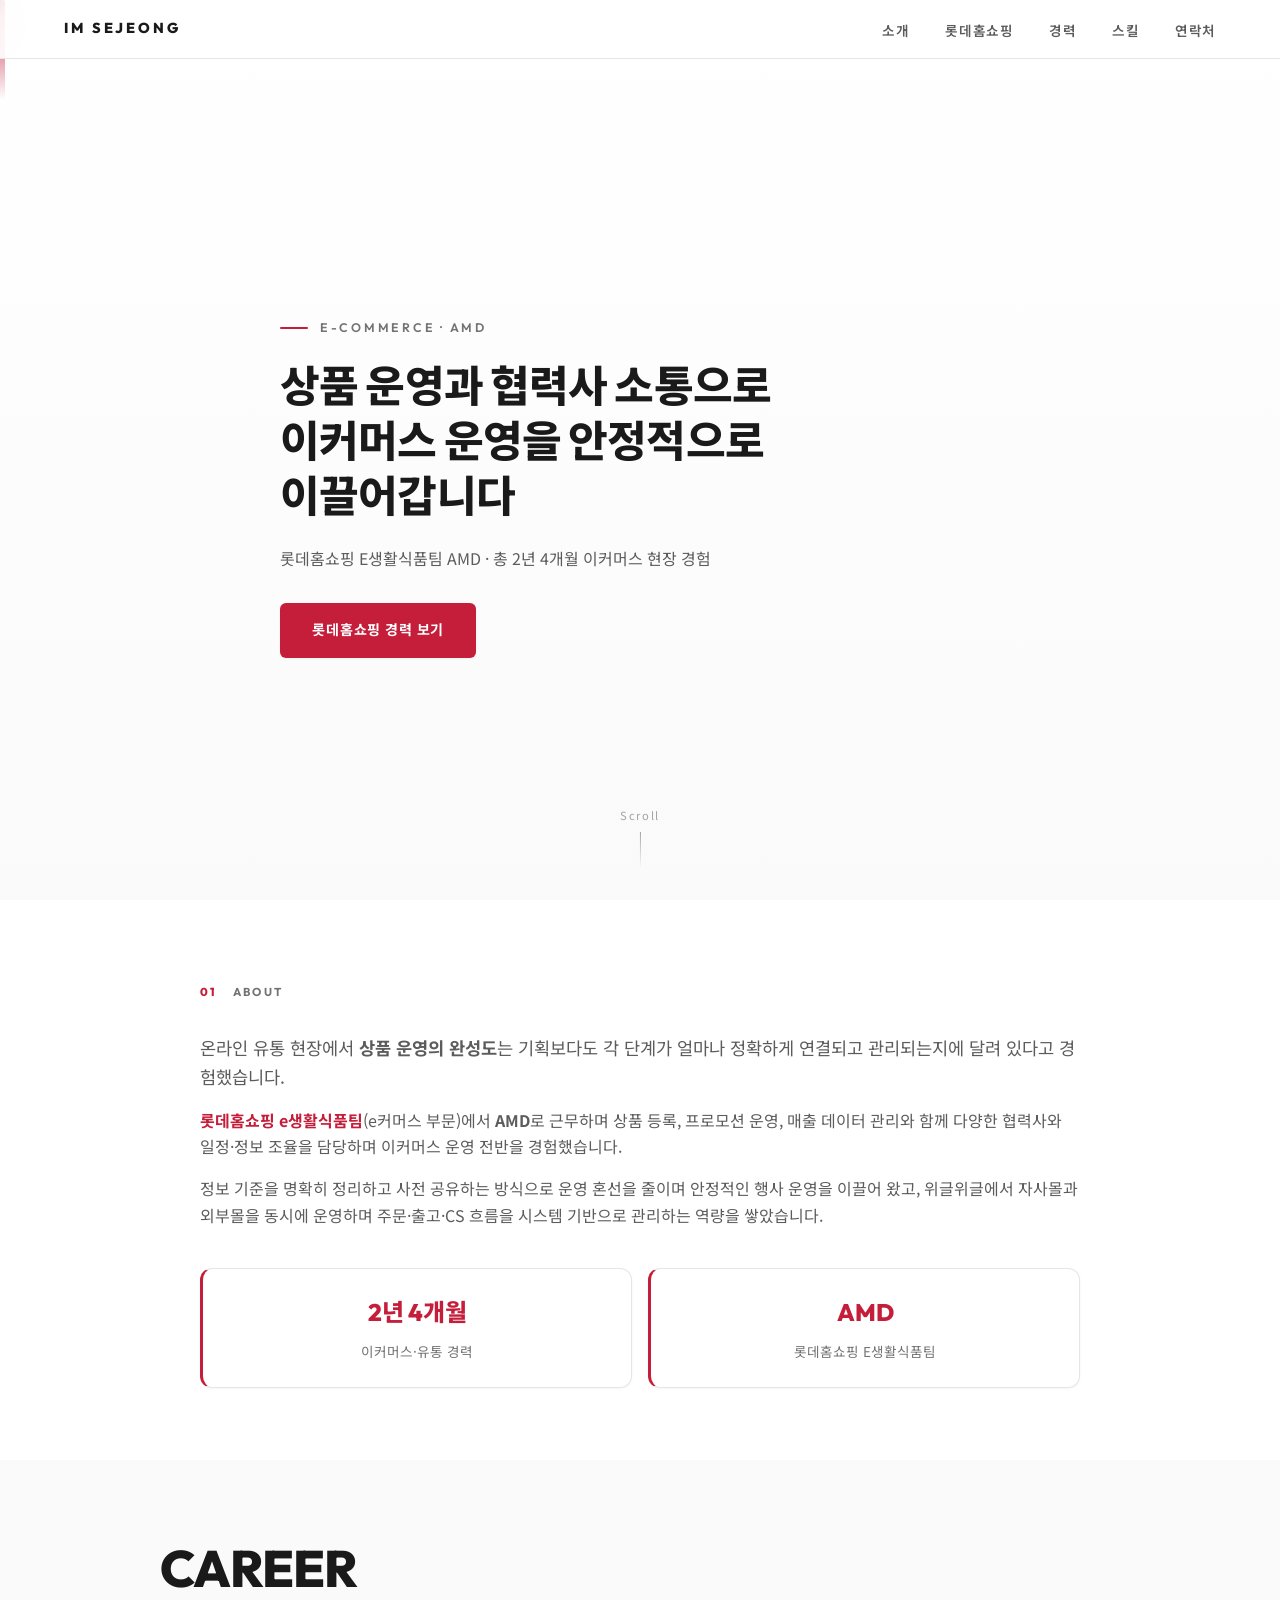
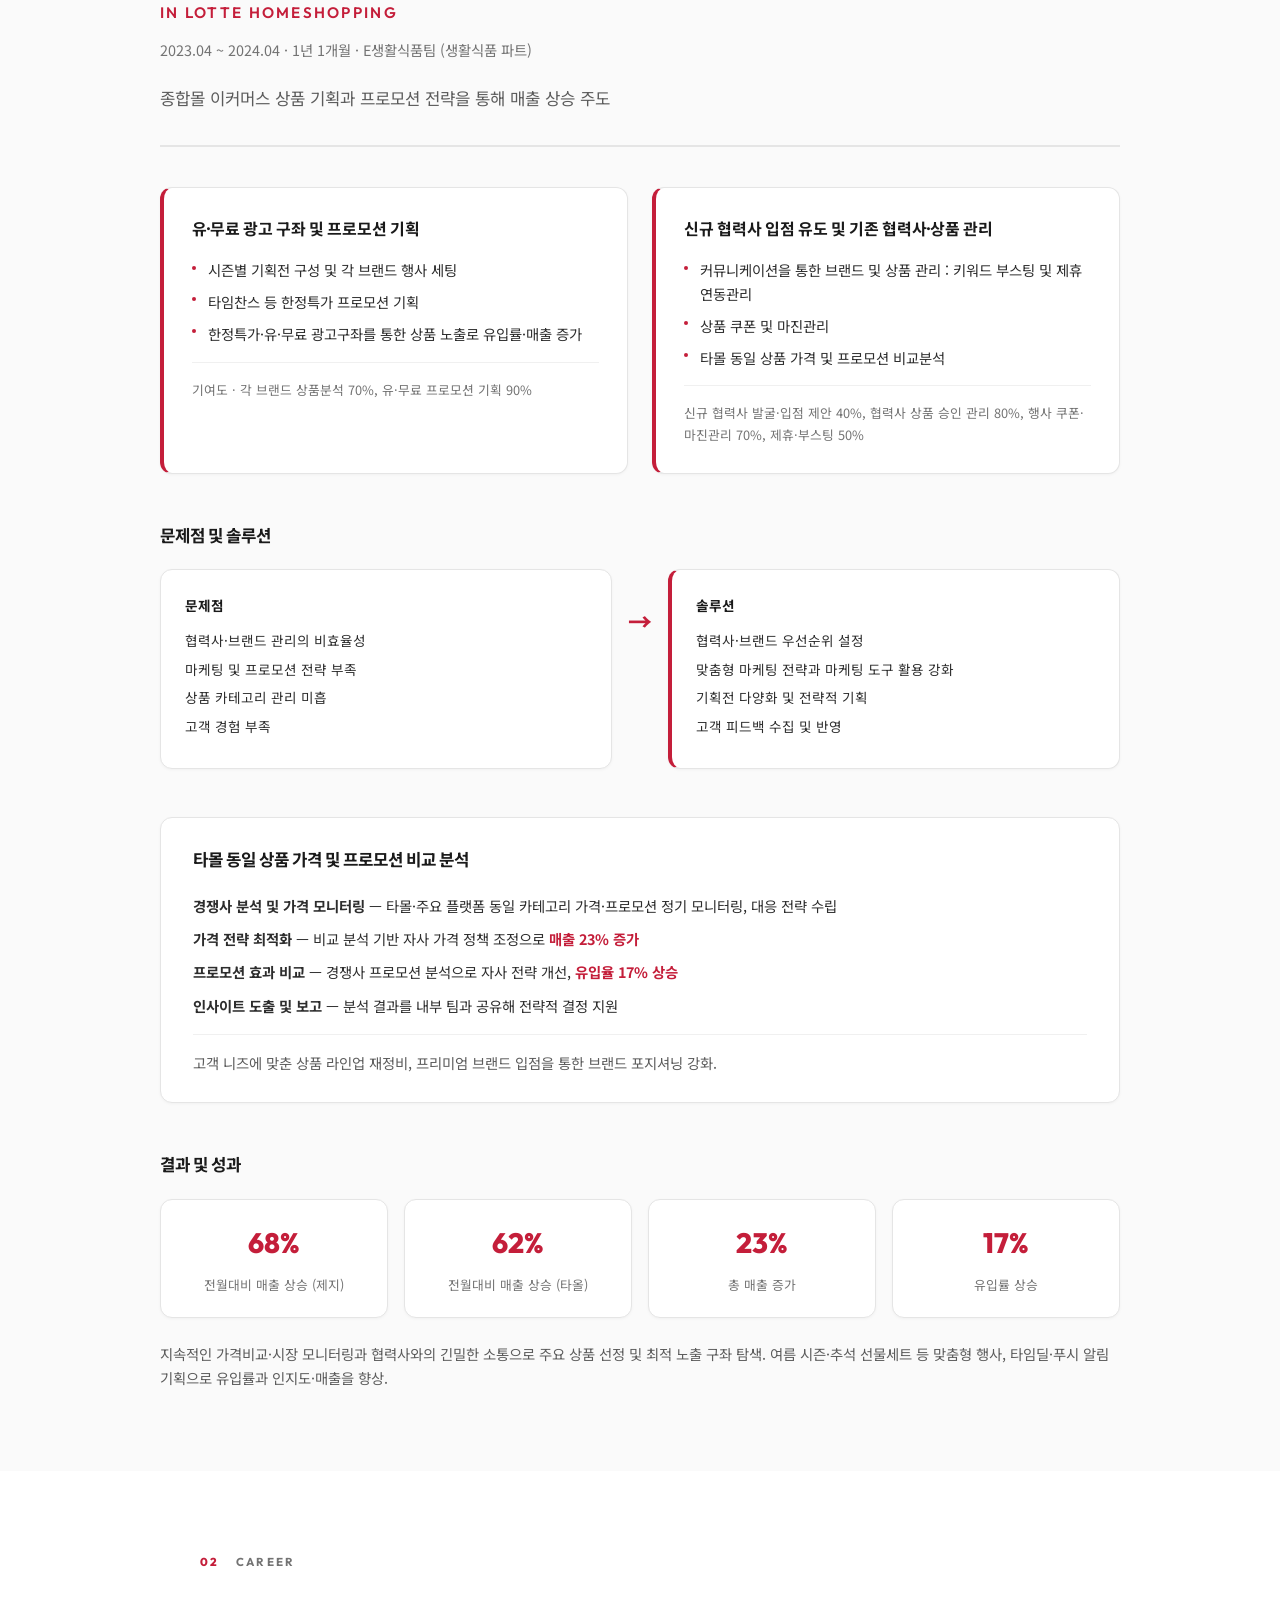
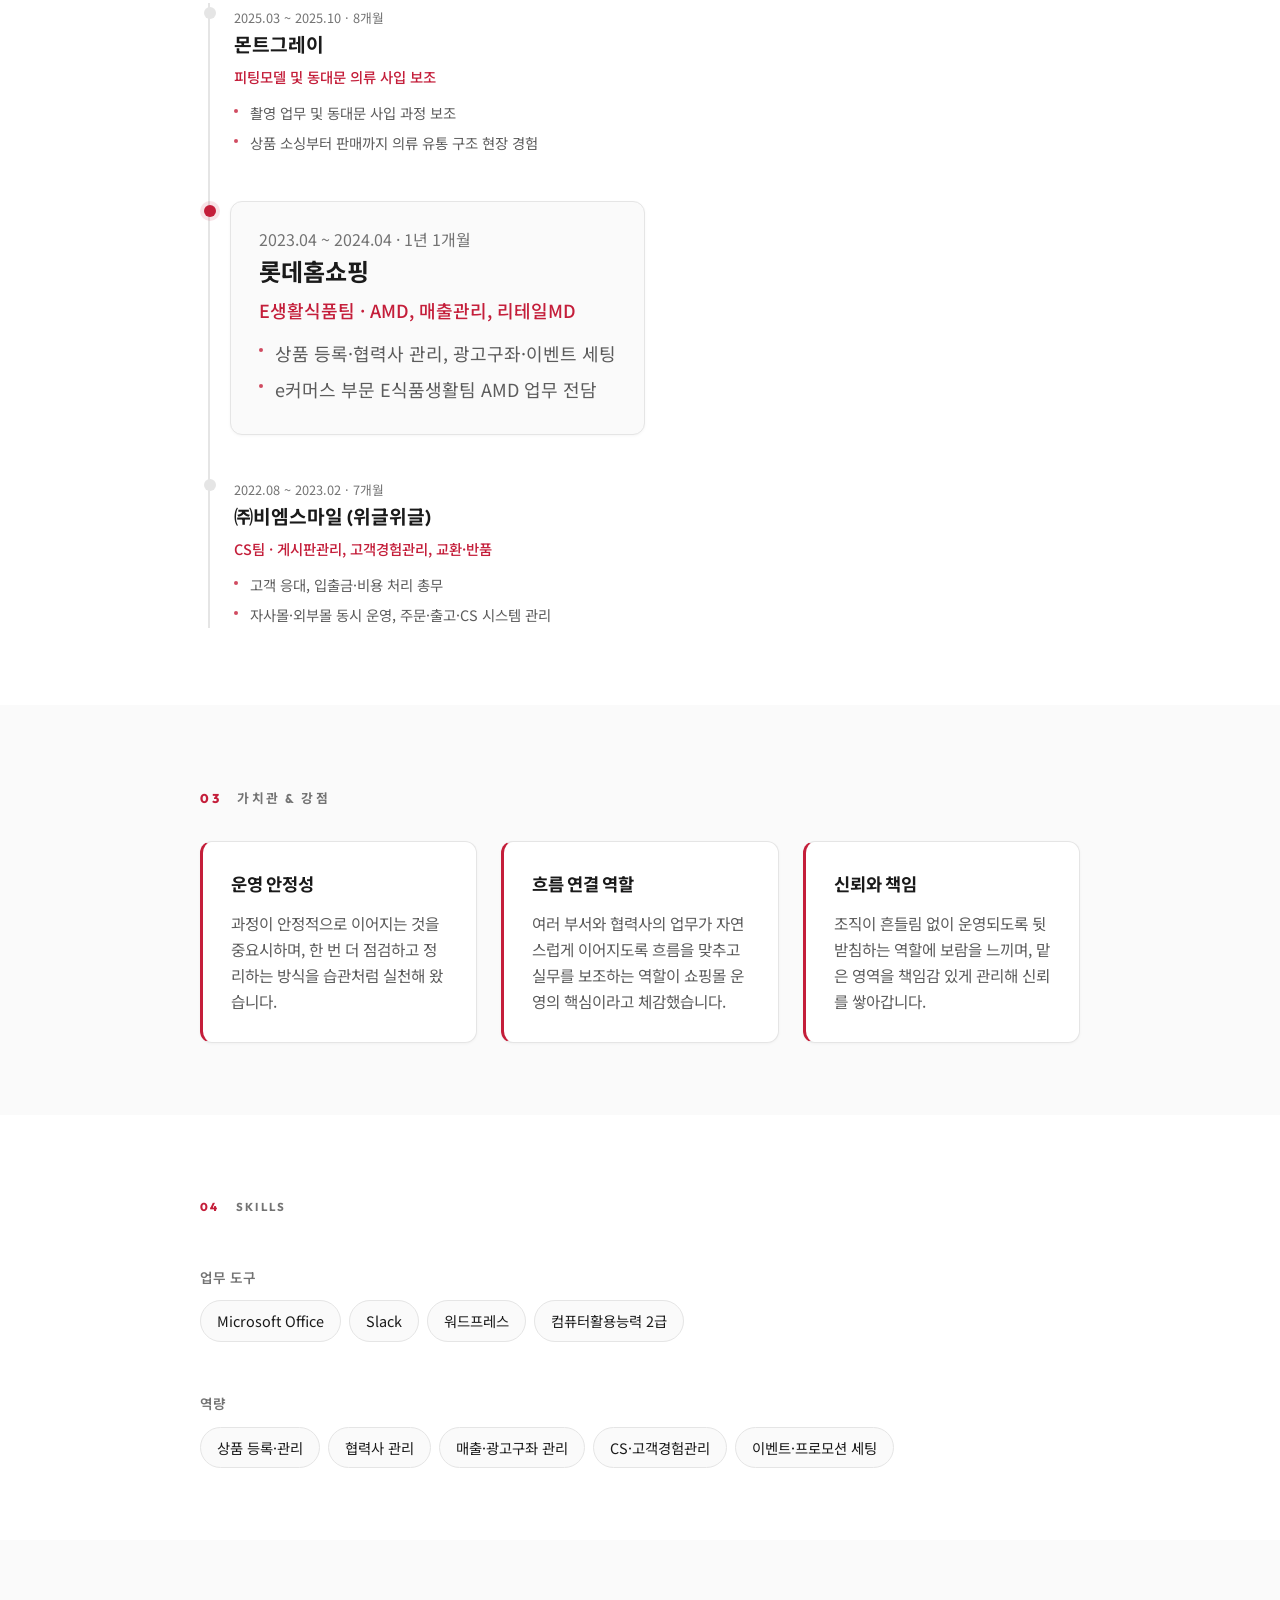
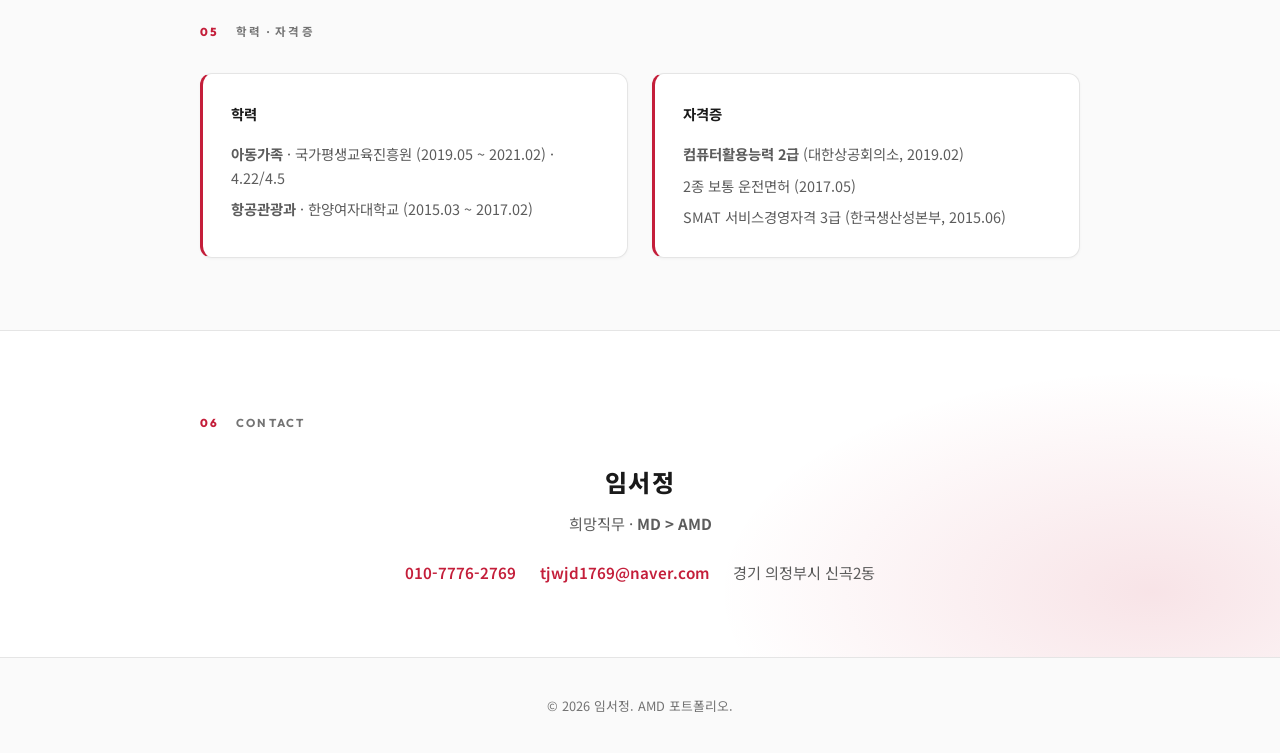
==== index.html @ fac85040 "포트폴리오 초기 업로드 (AMD) Co-authored-by: Cursor <cursoragent@cursor.com>" ====
<!DOCTYPE html>
<html lang="ko">
<head>
  <meta charset="UTF-8" />
  <meta name="viewport" content="width=device-width, initial-scale=1.0" />
  <title>임서정 | AMD 포트폴리오</title>
  <link rel="preconnect" href="https://fonts.googleapis.com" />
  <link rel="preconnect" href="https://fonts.gstatic.com" crossorigin />
  <link href="https://fonts.googleapis.com/css2?family=Noto+Sans+KR:wght@300;400;500;600;700;800&family=Outfit:wght@400;500;600;700;800&display=swap" rel="stylesheet" />
  <link rel="stylesheet" href="style.css" />
</head>
<body>
  <div class="geo-bg" aria-hidden="true"></div>

  <header class="header">
    <nav class="nav">
      <a href="#hero" class="logo">IM SEJEONG</a>
      <ul class="nav-links">
        <li><a href="#about">소개</a></li>
        <li><a href="#lotte">롯데홈쇼핑</a></li>
        <li><a href="#career">경력</a></li>
        <li><a href="#skills">스킬</a></li>
        <li><a href="#contact">연락처</a></li>
      </ul>
      <button class="nav-toggle" aria-label="메뉴 열기">
        <span></span><span></span><span></span>
      </button>
    </nav>
  </header>

  <main>
    <section id="hero" class="hero">
      <div class="hero-accent"></div>
      <div class="hero-inner">
        <p class="hero-label"><span class="hero-label-line"></span> E-Commerce · AMD</p>
        <h1 class="hero-title">상품 운영과 협력사 소통으로<br />이커머스 운영을 안정적으로 <span class="no-break">이끌어갑니다</span></h1>
        <p class="hero-desc">롯데홈쇼핑 E생활식품팀 AMD · 총 2년 4개월 이커머스 현장 경험</p>
        <a href="#lotte" class="btn-primary">롯데홈쇼핑 경력 보기</a>
      </div>
      <div class="hero-scroll">
        <span>Scroll</span>
        <div class="scroll-line"></div>
      </div>
    </section>

    <section id="about" class="section about">
      <div class="container">
        <h2 class="section-title"><span class="section-title-num">01</span> About</h2>
        <div class="about-grid">
          <div class="about-text">
            <p class="about-lead">
              온라인 유통 현장에서 <strong>상품 운영의 완성도</strong>는 기획보다도 각 단계가 얼마나 정확하게 연결되고 관리되는지에 달려 있다고 경험했습니다.
            </p>
            <p>
              <strong class="text-red">롯데홈쇼핑 e생활식품팀</strong>(e커머스 부문)에서 <strong>AMD</strong>로 근무하며 상품 등록, 프로모션 운영, 매출 데이터 관리와 함께 다양한 협력사와 일정·정보 조율을 담당하며 이커머스 운영 전반을 경험했습니다.
            </p>
            <p>
              정보 기준을 명확히 정리하고 사전 공유하는 방식으로 운영 혼선을 줄이며 안정적인 행사 운영을 이끌어 왔고, 위글위글에서 자사몰과 외부몰을 동시에 운영하며 주문·출고·CS 흐름을 시스템 기반으로 관리하는 역량을 쌓았습니다.
            </p>
          </div>
          <div class="about-highlight">
            <div class="highlight-card amd-card">
              <span class="highlight-num">2년 4개월</span>
              <span class="highlight-label">이커머스·유통 경력</span>
            </div>
            <div class="highlight-card amd-card">
              <span class="highlight-num">AMD</span>
              <span class="highlight-label">롯데홈쇼핑 E생활식품팀</span>
            </div>
          </div>
        </div>
      </div>
    </section>

    <!-- 롯데홈쇼핑 전용 섹션 -->
    <section id="lotte" class="section lotte">
      <div class="lotte-wrap">
        <div class="lotte-header">
          <h2 class="lotte-title">CAREER</h2>
          <p class="lotte-sub">IN LOTTE HOMESHOPPING</p>
          <p class="lotte-meta">2023.04 ~ 2024.04 · 1년 1개월 · E생활식품팀 (생활식품 파트)</p>
        </div>
        <p class="lotte-lead">종합몰 이커머스 상품 기획과 프로모션 전략을 통해 매출 상승 주도</p>

        <div class="lotte-blocks">
          <div class="lotte-block">
            <h3>유·무료 광고 구좌 및 프로모션 기획</h3>
            <ul>
              <li>시즌별 기획전 구성 및 각 브랜드 행사 세팅</li>
              <li>타임찬스 등 한정특가 프로모션 기획</li>
              <li>한정특가·유·무료 광고구좌를 통한 상품 노출로 유입률·매출 증가</li>
            </ul>
            <div class="lotte-contrib">기여도 · 각 브랜드 상품분석 70%, 유·무료 프로모션 기획 90%</div>
          </div>
          <div class="lotte-block">
            <h3>신규 협력사 입점 유도 및 기존 협력사·상품 관리</h3>
            <ul>
              <li>커뮤니케이션을 통한 브랜드 및 상품 관리 : 키워드 부스팅 및 제휴연동관리</li>
              <li>상품 쿠폰 및 마진관리</li>
              <li>타몰 동일 상품 가격 및 프로모션 비교분석</li>
            </ul>
            <div class="lotte-contrib">신규 협력사 발굴·입점 제안 40%, 협력사 상품 승인 관리 80%, 행사 쿠폰·마진관리 70%, 제휴·부스팅 50%</div>
          </div>
        </div>

        <div class="lotte-problem">
          <h3 class="lotte-section-head">문제점 및 솔루션</h3>
          <div class="problem-grid">
            <div class="problem-col">
              <h4>문제점</h4>
              <ul>
                <li>협력사·브랜드 관리의 비효율성</li>
                <li>마케팅 및 프로모션 전략 부족</li>
                <li>상품 카테고리 관리 미흡</li>
                <li>고객 경험 부족</li>
              </ul>
            </div>
            <div class="problem-arrow" aria-hidden="true">→</div>
            <div class="problem-col solution">
              <h4>솔루션</h4>
              <ul>
                <li>협력사·브랜드 우선순위 설정</li>
                <li>맞춤형 마케팅 전략과 마케팅 도구 활용 강화</li>
                <li>기획전 다양화 및 전략적 기획</li>
                <li>고객 피드백 수집 및 반영</li>
              </ul>
            </div>
          </div>
        </div>

        <div class="lotte-analysis">
          <h3 class="lotte-section-head">타몰 동일 상품 가격 및 프로모션 비교 분석</h3>
          <ul class="analysis-list">
            <li><strong>경쟁사 분석 및 가격 모니터링</strong> — 타몰·주요 플랫폼 동일 카테고리 가격·프로모션 정기 모니터링, 대응 전략 수립</li>
            <li><strong>가격 전략 최적화</strong> — 비교 분석 기반 자사 가격 정책 조정으로 <strong class="text-red">매출 23% 증가</strong></li>
            <li><strong>프로모션 효과 비교</strong> — 경쟁사 프로모션 분석으로 자사 전략 개선, <strong class="text-red">유입율 17% 상승</strong></li>
            <li><strong>인사이트 도출 및 보고</strong> — 분석 결과를 내부 팀과 공유해 전략적 결정 지원</li>
          </ul>
          <p class="lotte-conclusion">고객 니즈에 맞춘 상품 라인업 재정비, 프리미엄 브랜드 입점을 통한 브랜드 포지셔닝 강화.</p>
        </div>

        <div class="lotte-results">
          <h3 class="lotte-section-head">결과 및 성과</h3>
          <div class="results-stats">
            <div class="stat-item">
              <span class="stat-value">68%</span>
              <span class="stat-label">전월대비 매출 상승 (제지)</span>
            </div>
            <div class="stat-item">
              <span class="stat-value">62%</span>
              <span class="stat-label">전월대비 매출 상승 (타올)</span>
            </div>
            <div class="stat-item">
              <span class="stat-value">23%</span>
              <span class="stat-label">총 매출 증가</span>
            </div>
            <div class="stat-item">
              <span class="stat-value">17%</span>
              <span class="stat-label">유입률 상승</span>
            </div>
          </div>
          <p class="results-desc">지속적인 가격비교·시장 모니터링과 협력사와의 긴밀한 소통으로 주요 상품 선정 및 최적 노출 구좌 탐색. 여름 시즌·추석 선물세트 등 맞춤형 행사, 타임딜·푸시 알림 기획으로 유입률과 인지도·매출을 향상.</p>
        </div>
      </div>
    </section>

    <section id="career" class="section career">
      <div class="container">
        <h2 class="section-title"><span class="section-title-num">02</span> Career</h2>
        <div class="timeline">
          <article class="timeline-item">
            <div class="timeline-marker"></div>
            <div class="timeline-content">
              <span class="timeline-period">2025.03 ~ 2025.10 · 8개월</span>
              <h3 class="timeline-company">몬트그레이</h3>
              <p class="timeline-role">피팅모델 및 동대문 의류 사입 보조</p>
              <ul class="timeline-desc">
                <li>촬영 업무 및 동대문 사입 과정 보조</li>
                <li>상품 소싱부터 판매까지 의류 유통 구조 현장 경험</li>
              </ul>
            </div>
          </article>
          <article class="timeline-item lotte-item">
            <div class="timeline-marker"></div>
            <div class="timeline-content">
              <span class="timeline-period">2023.04 ~ 2024.04 · 1년 1개월</span>
              <h3 class="timeline-company">롯데홈쇼핑</h3>
              <p class="timeline-role">E생활식품팀 · AMD, 매출관리, 리테일MD</p>
              <ul class="timeline-desc">
                <li>상품 등록·협력사 관리, 광고구좌·이벤트 세팅</li>
                <li>e커머스 부문 E식품생활팀 AMD 업무 전담</li>
              </ul>
            </div>
          </article>
          <article class="timeline-item">
            <div class="timeline-marker"></div>
            <div class="timeline-content">
              <span class="timeline-period">2022.08 ~ 2023.02 · 7개월</span>
              <h3 class="timeline-company">㈜비엠스마일 (위글위글)</h3>
              <p class="timeline-role">CS팀 · 게시판관리, 고객경험관리, 교환·반품</p>
              <ul class="timeline-desc">
                <li>고객 응대, 입출금·비용 처리 총무</li>
                <li>자사몰·외부몰 동시 운영, 주문·출고·CS 시스템 관리</li>
              </ul>
            </div>
          </article>
        </div>
      </div>
    </section>

    <section id="value" class="section value">
      <div class="container">
        <h2 class="section-title"><span class="section-title-num">03</span> 가치관 & 강점</h2>
        <div class="value-cards">
          <div class="value-card amd-card">
            <h4>운영 안정성</h4>
            <p>과정이 안정적으로 이어지는 것을 중요시하며, 한 번 더 점검하고 정리하는 방식을 습관처럼 실천해 왔습니다.</p>
          </div>
          <div class="value-card amd-card">
            <h4>흐름 연결 역할</h4>
            <p>여러 부서와 협력사의 업무가 자연스럽게 이어지도록 흐름을 맞추고 실무를 보조하는 역할이 쇼핑몰 운영의 핵심이라고 체감했습니다.</p>
          </div>
          <div class="value-card amd-card">
            <h4>신뢰와 책임</h4>
            <p>조직이 흔들림 없이 운영되도록 뒷받침하는 역할에 보람을 느끼며, 맡은 영역을 책임감 있게 관리해 신뢰를 쌓아갑니다.</p>
          </div>
        </div>
      </div>
    </section>

    <section id="skills" class="section skills">
      <div class="container">
        <h2 class="section-title"><span class="section-title-num">04</span> Skills</h2>
        <div class="skills-wrap">
          <div class="skill-group">
            <h4>업무 도구</h4>
            <ul class="skill-tags">
              <li>Microsoft Office</li>
              <li>Slack</li>
              <li>워드프레스</li>
              <li>컴퓨터활용능력 2급</li>
            </ul>
          </div>
          <div class="skill-group">
            <h4>역량</h4>
            <ul class="skill-tags">
              <li>상품 등록·관리</li>
              <li>협력사 관리</li>
              <li>매출·광고구좌 관리</li>
              <li>CS·고객경험관리</li>
              <li>이벤트·프로모션 세팅</li>
            </ul>
          </div>
        </div>
      </div>
    </section>

    <section id="education" class="section education">
      <div class="container">
        <h2 class="section-title"><span class="section-title-num">05</span> 학력 · 자격증</h2>
        <div class="edu-grid">
          <div class="edu-card amd-card">
            <h4>학력</h4>
            <ul>
              <li><strong>아동가족</strong> · 국가평생교육진흥원 (2019.05 ~ 2021.02) · 4.22/4.5</li>
              <li><strong>항공관광과</strong> · 한양여자대학교 (2015.03 ~ 2017.02)</li>
            </ul>
          </div>
          <div class="edu-card amd-card">
            <h4>자격증</h4>
            <ul>
              <li><strong>컴퓨터활용능력 2급</strong> (대한상공회의소, 2019.02)</li>
              <li>2종 보통 운전면허 (2017.05)</li>
              <li>SMAT 서비스경영자격 3급 (한국생산성본부, 2015.06)</li>
            </ul>
          </div>
        </div>
      </div>
    </section>

    <section id="contact" class="section contact">
      <div class="contact-accent"></div>
      <div class="container">
        <h2 class="section-title"><span class="section-title-num">06</span> Contact</h2>
        <div class="contact-inner">
          <p class="contact-name">임서정</p>
          <p class="contact-detail">희망직무 · <strong>MD &gt; AMD</strong></p>
          <ul class="contact-links">
            <li><a href="tel:010-7776-2769">010-7776-2769</a></li>
            <li><a href="mailto:tjwjd1769@naver.com">tjwjd1769@naver.com</a></li>
            <li>경기 의정부시 신곡2동</li>
          </ul>
        </div>
      </div>
    </section>
  </main>

  <footer class="footer">
    <p>© 2026 임서정. AMD 포트폴리오.</p>
  </footer>

  <script src="script.js"></script>
</body>
</html>
---- style.css ----
/* ===== White tone · 감각적 ===== */
*, *::before, *::after { box-sizing: border-box; }
html { scroll-behavior: smooth; }
body {
  margin: 0;
  font-family: 'Noto Sans KR', sans-serif;
  font-weight: 400;
  color: #1a1a1a;
  background: #fafafa;
  line-height: 1.65;
  position: relative;
}
a { color: inherit; text-decoration: none; }
ul { list-style: none; margin: 0; padding: 0; }

:root {
  --accent: #c41e3a;
  --accent-soft: rgba(196, 30, 58, 0.12);
  --black: #1a1a1a;
  --gray-800: #2d2d2d;
  --gray-600: #5c5c5c;
  --gray-500: #737373;
  --gray-400: #a3a3a3;
  --gray-200: #e5e5e5;
  --gray-100: #f0f0f0;
  --white: #ffffff;
  --cream: #fafafa;
  --font-display: 'Outfit', 'Noto Sans KR', sans-serif;
  --radius-sm: 6px;
  --radius: 12px;
  --radius-lg: 20px;
  --shadow-sm: 0 1px 3px rgba(0,0,0,0.04);
  --shadow: 0 4px 20px rgba(0,0,0,0.06);
  --shadow-hover: 0 12px 40px rgba(0,0,0,0.08);
  --transition: 0.25s ease;
}

/* 감각적 배경: 은은한 그리드/원형 */
.geo-bg {
  position: fixed;
  inset: 0;
  pointer-events: none;
  z-index: 0;
  background: var(--cream);
  overflow: hidden;
}
.geo-bg::before {
  content: '';
  position: absolute;
  top: -20%;
  right: -10%;
  width: 50%;
  height: 60%;
  background: radial-gradient(ellipse at center, rgba(196, 30, 58, 0.04) 0%, transparent 70%);
  border-radius: 50%;
}
.geo-bg::after {
  content: '';
  position: absolute;
  bottom: -10%;
  left: -5%;
  width: 40%;
  height: 50%;
  background: radial-gradient(ellipse at center, rgba(0,0,0,0.02) 0%, transparent 70%);
  border-radius: 50%;
}

/* ===== Header ===== */
.header {
  position: fixed;
  top: 0;
  left: 0;
  right: 0;
  z-index: 100;
  background: rgba(255, 255, 255, 0.88);
  backdrop-filter: blur(16px);
  -webkit-backdrop-filter: blur(16px);
  border-bottom: 1px solid var(--gray-200);
}
.nav {
  max-width: 1200px;
  margin: 0 auto;
  padding: 1rem 1.5rem;
  display: flex;
  align-items: center;
  justify-content: space-between;
}
.logo {
  font-family: var(--font-display);
  font-weight: 800;
  font-size: 0.9rem;
  letter-spacing: 0.2em;
  color: var(--black);
}
.nav-links {
  display: flex;
  gap: 2.25rem;
}
.nav-links a {
  font-size: 0.85rem;
  font-weight: 600;
  letter-spacing: 0.04em;
  color: var(--gray-600);
  transition: color var(--transition);
}
.nav-links a:hover { color: var(--accent); }
.nav-toggle {
  display: none;
  flex-direction: column;
  gap: 6px;
  background: none;
  border: none;
  cursor: pointer;
  padding: 4px;
}
.nav-toggle span {
  width: 22px;
  height: 2px;
  background: var(--black);
}

/* ===== Hero ===== */
.hero {
  min-height: 100vh;
  display: flex;
  flex-direction: column;
  justify-content: center;
  padding: 8rem 1.5rem 4rem;
  position: relative;
  z-index: 1;
  background: linear-gradient(180deg, var(--white) 0%, var(--cream) 100%);
}
.hero-accent {
  position: absolute;
  top: 0;
  left: 0;
  width: 5px;
  height: 100px;
  background: linear-gradient(180deg, var(--accent) 0%, transparent 100%);
  border-radius: 0 2px 2px 0;
}
.hero-inner {
  max-width: 720px;
  margin: 0 auto;
  text-align: left;
}
.hero-label {
  display: flex;
  align-items: center;
  gap: 0.75rem;
  font-family: var(--font-display);
  font-size: 0.78rem;
  font-weight: 600;
  letter-spacing: 0.22em;
  text-transform: uppercase;
  color: var(--gray-500);
  margin-bottom: 1.25rem;
}
.hero-label-line {
  width: 28px;
  height: 2px;
  background: var(--accent);
  border-radius: 1px;
}
.hero-title {
  font-family: var(--font-display);
  font-size: clamp(1.9rem, 4vw, 2.7rem);
  font-weight: 800;
  line-height: 1.28;
  color: var(--black);
  margin: 0 0 1.25rem;
  letter-spacing: -0.02em;
}
.hero-title .no-break { white-space: nowrap; }
.hero-desc {
  font-size: 1rem;
  color: var(--gray-600);
  margin: 0 0 2rem;
}
.btn-primary {
  display: inline-block;
  padding: 1rem 2rem;
  font-family: var(--font-display);
  font-size: 0.88rem;
  font-weight: 700;
  letter-spacing: 0.06em;
  color: #fff;
  background: var(--accent);
  border: none;
  border-radius: var(--radius-sm);
  box-shadow: var(--shadow-sm);
  transition: background var(--transition), transform 0.2s ease, box-shadow var(--transition);
}
.btn-primary:hover {
  background: #a01830;
  transform: translateY(-2px);
  box-shadow: var(--shadow);
}
.hero-scroll {
  position: absolute;
  bottom: 2rem;
  left: 50%;
  transform: translateX(-50%);
  display: flex;
  flex-direction: column;
  align-items: center;
  gap: 0.5rem;
  font-size: 0.7rem;
  color: var(--gray-400);
  letter-spacing: 0.15em;
}
.scroll-line {
  width: 1px;
  height: 36px;
  background: linear-gradient(to bottom, var(--gray-400), transparent);
  animation: scrollPulse 2s ease-in-out infinite;
}
@keyframes scrollPulse {
  0%, 100% { opacity: 0.5; }
  50% { opacity: 1; }
}

/* ===== Section common ===== */
.section {
  padding: 4.5rem 1.5rem;
  position: relative;
  z-index: 1;
}
.container {
  max-width: 880px;
  margin: 0 auto;
}
.section-title {
  font-family: var(--font-display);
  font-size: 0.72rem;
  font-weight: 700;
  letter-spacing: 0.2em;
  text-transform: uppercase;
  color: var(--gray-500);
  margin-bottom: 2rem;
  display: flex;
  align-items: center;
  gap: 1rem;
}
.section-title-num {
  color: var(--accent);
  font-weight: 800;
}

/* ===== About ===== */
.about { background: var(--white); }
.about .container { max-width: 880px; }
.about-grid { display: grid; gap: 2.5rem; }
.about-lead {
  font-size: 1.1rem;
  color: var(--black);
  margin-bottom: 1.25rem;
}
.about-text p {
  margin: 0 0 1rem;
  color: var(--gray-600);
}
.about-text p:last-child { margin-bottom: 0; }
.text-red { color: var(--accent); }
.about-highlight {
  display: grid;
  grid-template-columns: repeat(2, 1fr);
  gap: 1rem;
}
.highlight-card {
  padding: 1.5rem;
  background: var(--cream);
  border-radius: var(--radius);
  border: 1px solid var(--gray-200);
  text-align: center;
  transition: border-color var(--transition), box-shadow var(--transition);
}
.highlight-card.amd-card {
  border-left: 3px solid var(--accent);
  background: var(--white);
  box-shadow: var(--shadow-sm);
}
.highlight-num {
  display: block;
  font-family: var(--font-display);
  font-size: 1.5rem;
  font-weight: 800;
  color: var(--accent);
  margin-bottom: 0.25rem;
}
.highlight-label {
  font-size: 0.85rem;
  color: var(--gray-500);
}

/* ===== 롯데홈쇼핑 전용 섹션 ===== */
.lotte {
  background: var(--cream);
  color: var(--black);
  padding: 5rem 1.5rem;
}
.lotte-wrap {
  max-width: 960px;
  margin: 0 auto;
}
.lotte-header {
  margin-bottom: 1.5rem;
}
.lotte-title {
  font-family: var(--font-display);
  font-size: clamp(2.4rem, 5.5vw, 3.2rem);
  font-weight: 800;
  letter-spacing: -0.02em;
  color: var(--black);
  margin: 0 0 0.25rem;
  line-height: 1.1;
}
.lotte-sub {
  font-family: var(--font-display);
  font-size: 0.95rem;
  font-weight: 600;
  letter-spacing: 0.15em;
  color: var(--accent);
  margin: 0 0 0.75rem;
}
.lotte-meta {
  font-size: 0.9rem;
  color: var(--gray-500);
  margin: 0;
}
.lotte-lead {
  font-size: 1.05rem;
  color: var(--gray-600);
  margin-bottom: 2.5rem;
  padding-bottom: 2rem;
  border-bottom: 2px solid var(--gray-200);
}

.lotte-blocks {
  display: grid;
  grid-template-columns: repeat(2, 1fr);
  gap: 1.5rem;
  margin-bottom: 3rem;
}
.lotte-block {
  padding: 1.75rem;
  background: var(--white);
  border-radius: var(--radius);
  border: 1px solid var(--gray-200);
  border-left: 4px solid var(--accent);
  box-shadow: var(--shadow-sm);
  transition: box-shadow var(--transition);
}
.lotte-block:hover {
  box-shadow: var(--shadow);
}
.lotte-block h3 {
  font-family: var(--font-display);
  font-size: 1rem;
  font-weight: 700;
  color: var(--black);
  margin: 0 0 1rem;
}
.lotte-block ul { margin: 0 0 1rem; padding: 0; }
.lotte-block li {
  font-size: 0.9rem;
  color: var(--gray-800);
  margin-bottom: 0.5rem;
  padding-left: 1rem;
  position: relative;
}
.lotte-block li::before {
  content: '';
  position: absolute;
  left: 0;
  top: 0.5em;
  width: 4px;
  height: 4px;
  background: var(--accent);
  border-radius: 50%;
}
.lotte-contrib {
  font-size: 0.8rem;
  color: var(--gray-500);
  padding-top: 1rem;
  border-top: 1px solid var(--gray-100);
}

.lotte-problem {
  margin-bottom: 3rem;
}
.lotte-section-head {
  font-family: var(--font-display);
  font-size: 1.05rem;
  font-weight: 700;
  color: var(--black);
  margin: 0 0 1.25rem;
}
.problem-grid {
  display: grid;
  grid-template-columns: 1fr auto 1fr;
  gap: 1rem;
  align-items: start;
}
.problem-col {
  padding: 1.5rem;
  background: var(--white);
  border-radius: var(--radius);
  border: 1px solid var(--gray-200);
  box-shadow: var(--shadow-sm);
}
.problem-col h4 {
  font-size: 0.85rem;
  font-weight: 700;
  color: var(--black);
  margin: 0 0 0.75rem;
}
.problem-col ul { margin: 0; padding: 0; }
.problem-col li {
  font-size: 0.85rem;
  color: var(--gray-800);
  margin-bottom: 0.4rem;
}
.problem-col.solution {
  border-left: 4px solid var(--accent);
}
.problem-arrow {
  font-size: 1.5rem;
  font-weight: 800;
  color: var(--accent);
  padding-top: 2rem;
}

.lotte-analysis {
  margin-bottom: 3rem;
  padding: 1.75rem 2rem;
  background: var(--white);
  color: var(--black);
  border-radius: var(--radius);
  border: 1px solid var(--gray-200);
  box-shadow: var(--shadow-sm);
}
.lotte-analysis .lotte-section-head { color: var(--black); }
.analysis-list {
  margin: 0 0 1rem;
  padding: 0;
}
.analysis-list li {
  font-size: 0.9rem;
  color: var(--gray-800);
  margin-bottom: 0.6rem;
  padding-left: 0;
}
.lotte-analysis .text-red { color: var(--accent); }
.lotte-conclusion {
  font-size: 0.9rem;
  color: var(--gray-600);
  margin: 0;
  padding-top: 1rem;
  border-top: 1px solid var(--gray-100);
}

.lotte-results { margin-bottom: 0; }
.results-stats {
  display: grid;
  grid-template-columns: repeat(4, 1fr);
  gap: 1rem;
  margin-bottom: 1.5rem;
}
.stat-item {
  padding: 1.25rem;
  background: var(--white);
  border-radius: var(--radius);
  border: 1px solid var(--gray-200);
  text-align: center;
  box-shadow: var(--shadow-sm);
  transition: box-shadow var(--transition);
}
.stat-item:hover {
  box-shadow: var(--shadow);
}
.stat-value {
  display: block;
  font-family: var(--font-display);
  font-size: 1.75rem;
  font-weight: 800;
  color: var(--accent);
  margin-bottom: 0.25rem;
}
.stat-label {
  font-size: 0.8rem;
  color: var(--gray-500);
}
.results-desc {
  font-size: 0.9rem;
  color: var(--gray-600);
  margin: 0;
  line-height: 1.7;
}

/* ===== Career Timeline ===== */
.career { background: var(--white); }
.career .section-title { color: var(--gray-500); }
.timeline {
  position: relative;
  padding-left: 1.5rem;
  border-left: 2px solid var(--gray-200);
  margin-left: 0.5rem;
}
.timeline-item {
  position: relative;
  padding-bottom: 2.5rem;
}
.timeline-item:last-child { padding-bottom: 0; }
.timeline-marker {
  position: absolute;
  left: -1.5rem;
  top: 0.25rem;
  width: 12px;
  height: 12px;
  border-radius: 50%;
  background: var(--gray-200);
  transform: translateX(-50%);
}
.timeline-item.lotte-item .timeline-marker {
  background: var(--accent);
  box-shadow: 0 0 0 4px var(--accent-soft);
}
.timeline-period {
  font-size: 0.8rem;
  color: var(--gray-500);
  margin-bottom: 0.35rem;
}
.timeline-company {
  font-family: var(--font-display);
  font-size: 1.2rem;
  font-weight: 700;
  color: var(--black);
  margin: 0 0 0.25rem;
}
.timeline-role {
  font-size: 0.9rem;
  font-weight: 500;
  color: var(--accent);
  margin: 0 0 0.75rem;
}
.timeline-desc {
  font-size: 0.9rem;
  color: var(--gray-600);
  line-height: 1.7;
}
.timeline-desc li {
  position: relative;
  padding-left: 1rem;
  margin-bottom: 0.35rem;
  color: var(--gray-600);
}
.timeline-desc li::before {
  content: '';
  position: absolute;
  left: 0;
  top: 0.55em;
  width: 4px;
  height: 4px;
  border-radius: 50%;
  background: var(--accent);
  opacity: 0.8;
}

/* 롯데홈쇼핑 타임라인 항목: 25% 확대 + 글씨 영역 배경 */
.timeline-item.lotte-item .timeline-content {
  background: var(--cream);
  border: 1px solid var(--gray-200);
  border-radius: var(--radius);
  padding: 1.5rem 1.75rem;
  margin-left: -0.25rem;
  box-shadow: var(--shadow-sm);
  width: fit-content;
  max-width: 100%;
}
.timeline-item.lotte-item .timeline-period {
  font-size: 1rem;
}
.timeline-item.lotte-item .timeline-company {
  font-size: 1.5rem;
}
.timeline-item.lotte-item .timeline-role {
  font-size: 1.125rem;
}
.timeline-item.lotte-item .timeline-desc {
  font-size: 1.125rem;
}

/* ===== Value ===== */
.value { background: var(--cream); }
.value .section-title {
  color: var(--gray-500);
  font-size: 0.8rem;
}
.value-cards {
  display: grid;
  grid-template-columns: repeat(3, 1fr);
  gap: 1.5rem;
}
.value-card {
  padding: 1.75rem;
  background: var(--white);
  border-radius: var(--radius);
  border: 1px solid var(--gray-200);
  box-shadow: var(--shadow-sm);
  transition: border-color var(--transition), box-shadow var(--transition);
}
.value-card.amd-card {
  border-left: 3px solid var(--accent);
}
.value-card:hover {
  box-shadow: var(--shadow-hover);
  border-color: var(--gray-200);
}
.value-card h4 {
  font-family: var(--font-display);
  font-size: 1.1rem;
  font-weight: 700;
  color: var(--black);
  margin: 0 0 0.75rem;
}
.value-card p {
  font-size: 0.98rem;
  color: var(--gray-600);
  margin: 0;
  line-height: 1.65;
}

/* ===== Skills ===== */
.skills { background: var(--white); }
.skills .section-title { color: var(--gray-500); }
.skills-wrap { display: flex; flex-direction: column; gap: 2rem; }
.skill-group h4 {
  font-size: 0.85rem;
  font-weight: 600;
  color: var(--gray-500);
  margin-bottom: 0.75rem;
}
.skill-tags {
  display: flex;
  flex-wrap: wrap;
  gap: 0.5rem;
}
.skill-tags li {
  padding: 0.5rem 1rem;
  font-size: 0.9rem;
  background: var(--cream);
  border: 1px solid var(--gray-200);
  border-radius: 999px;
  color: var(--black);
  transition: border-color var(--transition), background var(--transition);
}
.skill-tags li:hover {
  background: var(--white);
  border-color: var(--accent);
  color: var(--accent);
}

/* ===== Education ===== */
.education { background: var(--cream); }
.education .section-title { color: var(--gray-500); }
.edu-grid {
  display: grid;
  grid-template-columns: repeat(2, 1fr);
  gap: 1.5rem;
}
.edu-card {
  padding: 1.75rem;
  background: var(--white);
  border-radius: var(--radius);
  border: 1px solid var(--gray-200);
  box-shadow: var(--shadow-sm);
}
.edu-card.amd-card { border-left: 3px solid var(--accent); }
.edu-card h4 {
  font-size: 0.9rem;
  font-weight: 700;
  color: var(--black);
  margin: 0 0 1rem;
}
.edu-card ul { margin: 0; }
.edu-card li {
  font-size: 0.9rem;
  color: var(--gray-600);
  margin-bottom: 0.5rem;
}
.edu-card li:last-child { margin-bottom: 0; }

/* ===== Contact ===== */
.contact {
  background: var(--white);
  color: var(--black);
  position: relative;
  overflow: hidden;
  border-top: 1px solid var(--gray-200);
}
.contact-accent {
  position: absolute;
  bottom: 0;
  right: 0;
  width: 50%;
  height: 100%;
  background: radial-gradient(ellipse at 80% 80%, var(--accent-soft) 0%, transparent 60%);
  pointer-events: none;
}
.contact .section-title { color: var(--gray-500); }
.contact-inner { text-align: center; position: relative; z-index: 1; }
.contact-name {
  font-family: var(--font-display);
  font-size: 1.5rem;
  font-weight: 800;
  letter-spacing: 0.05em;
  margin: 0 0 0.5rem;
  color: var(--black);
}
.contact-detail {
  font-size: 0.95rem;
  color: var(--gray-600);
  margin: 0 0 1.5rem;
}
.contact-links {
  display: flex;
  flex-wrap: wrap;
  justify-content: center;
  gap: 1.5rem;
}
.contact-links a {
  color: var(--accent);
  font-weight: 600;
  transition: color var(--transition);
}
.contact-links a:hover { color: var(--black); }
.contact-links li { font-size: 0.95rem; color: var(--gray-600); }

/* ===== Footer ===== */
.footer {
  padding: 1.5rem;
  text-align: center;
  font-size: 0.8rem;
  color: var(--gray-500);
  border-top: 1px solid var(--gray-200);
  background: var(--cream);
  position: relative;
  z-index: 1;
}

/* ===== Responsive ===== */
@media (max-width: 768px) {
  .nav { flex-wrap: wrap; }
  .nav-links {
    display: none;
    width: 100%;
    flex-direction: column;
    gap: 0;
    padding: 1rem 0 0;
    border-top: 1px solid var(--gray-200);
    margin-top: 0.5rem;
  }
  .nav-links.open,
  .nav-links[style='display: flex;'] { display: flex !important; }
  .nav-links li { padding: 0.75rem 0; border-bottom: 1px solid var(--gray-200); }
  .nav-links li:last-child { border-bottom: none; }
  .nav-toggle { display: flex; }
  .hero { padding: 6rem 1.25rem 3rem; }
  .lotte-blocks { grid-template-columns: 1fr; }
  .problem-grid { grid-template-columns: 1fr; }
  .problem-arrow { display: none; }
  .results-stats { grid-template-columns: repeat(2, 1fr); }
  .value-cards { grid-template-columns: 1fr; }
  .edu-grid { grid-template-columns: 1fr; }
  .about-highlight { grid-template-columns: 1fr; }
  .contact-links { flex-direction: column; gap: 0.75rem; }
}
@media (max-width: 480px) {
  .hero-title { font-size: 1.6rem; }
  .lotte-title { font-size: 2rem; }
  .results-stats { grid-template-columns: 1fr; }
  .timeline { padding-left: 1.25rem; margin-left: 0.25rem; }
  .timeline-marker { width: 10px; height: 10px; left: -1.25rem; }
}
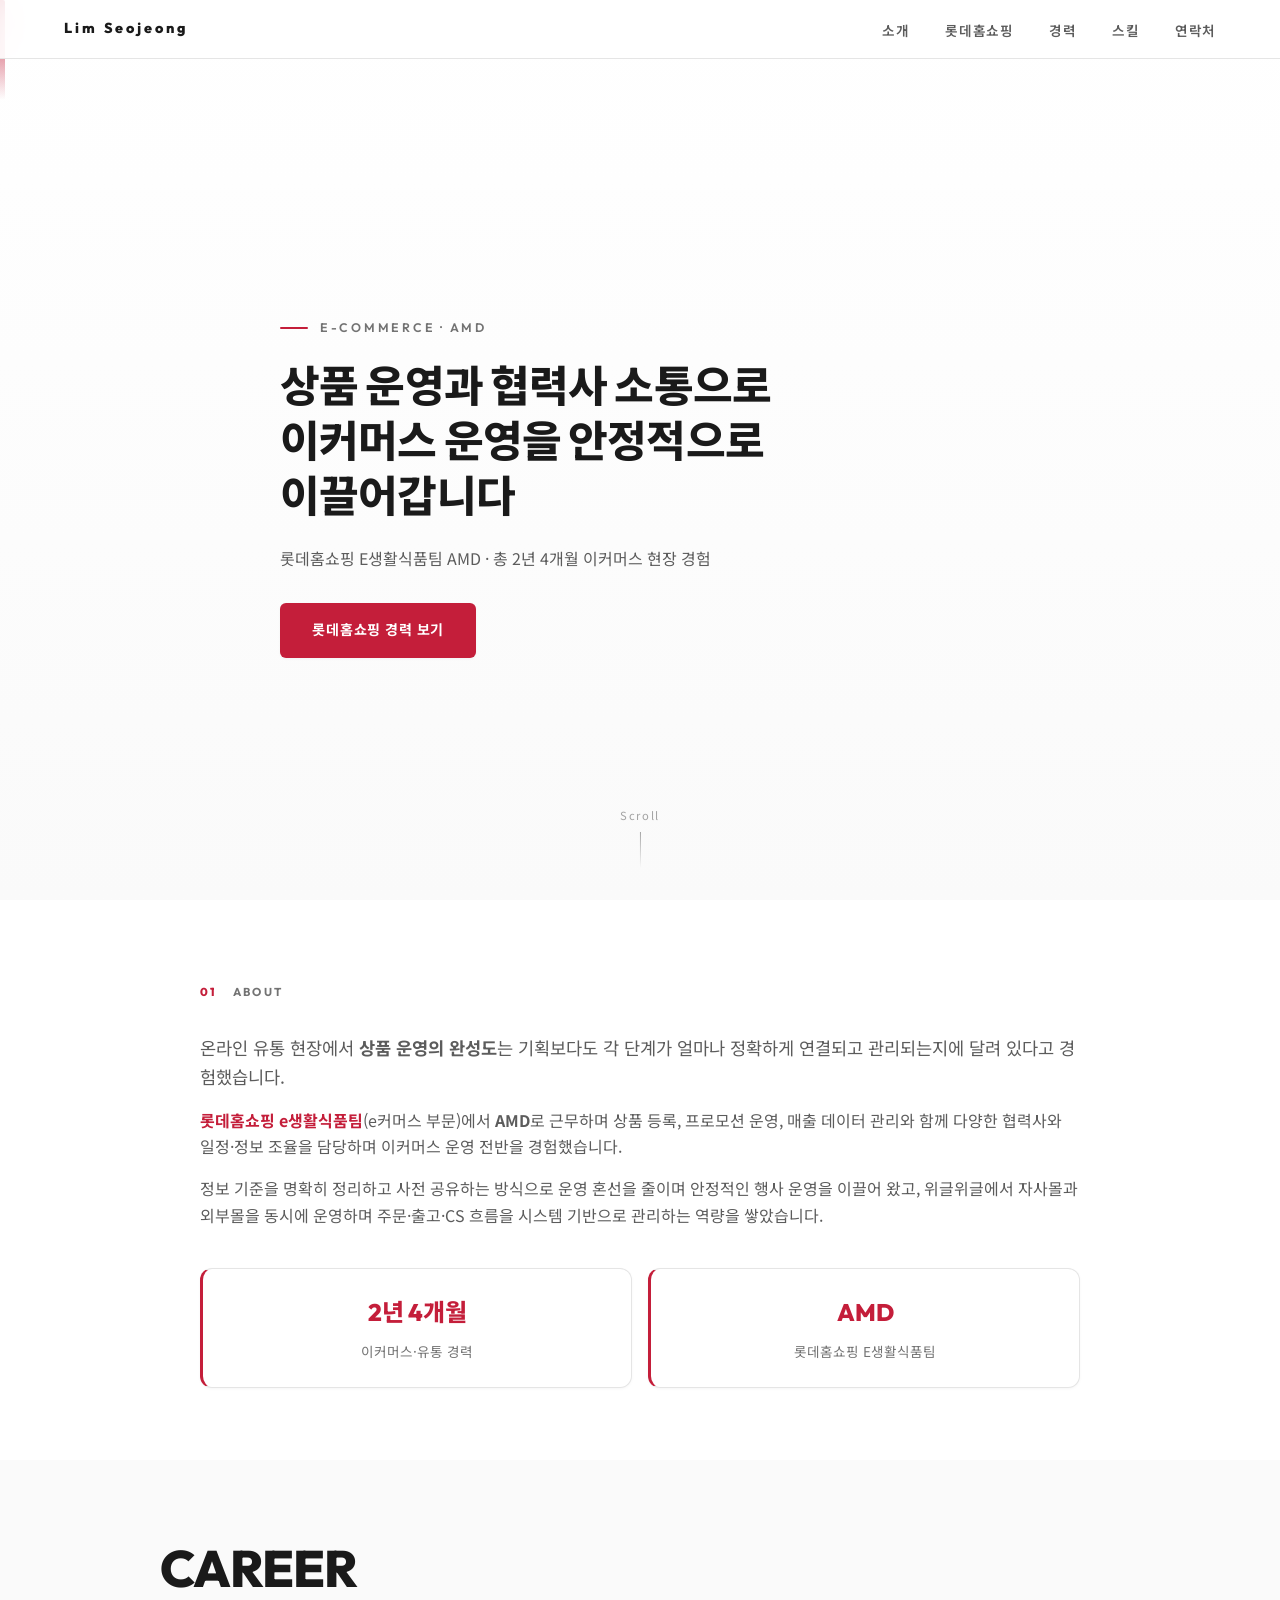
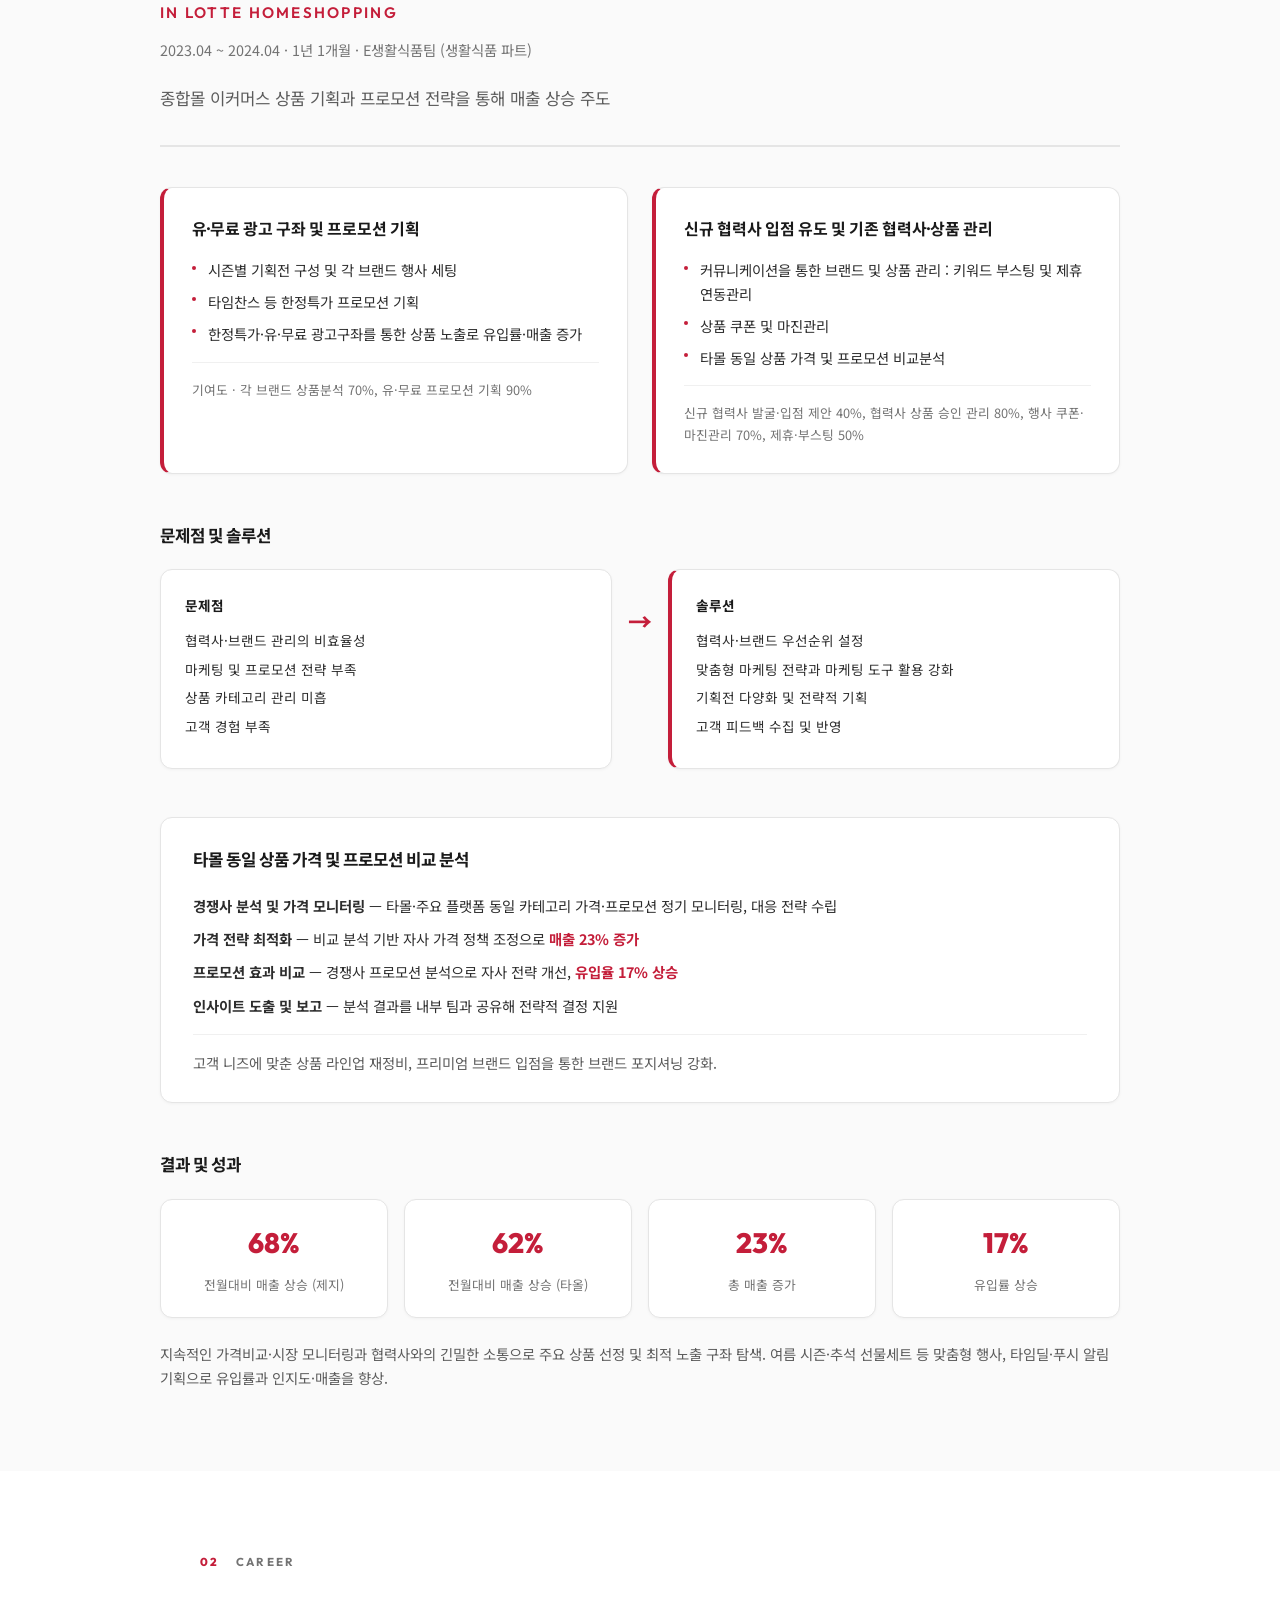
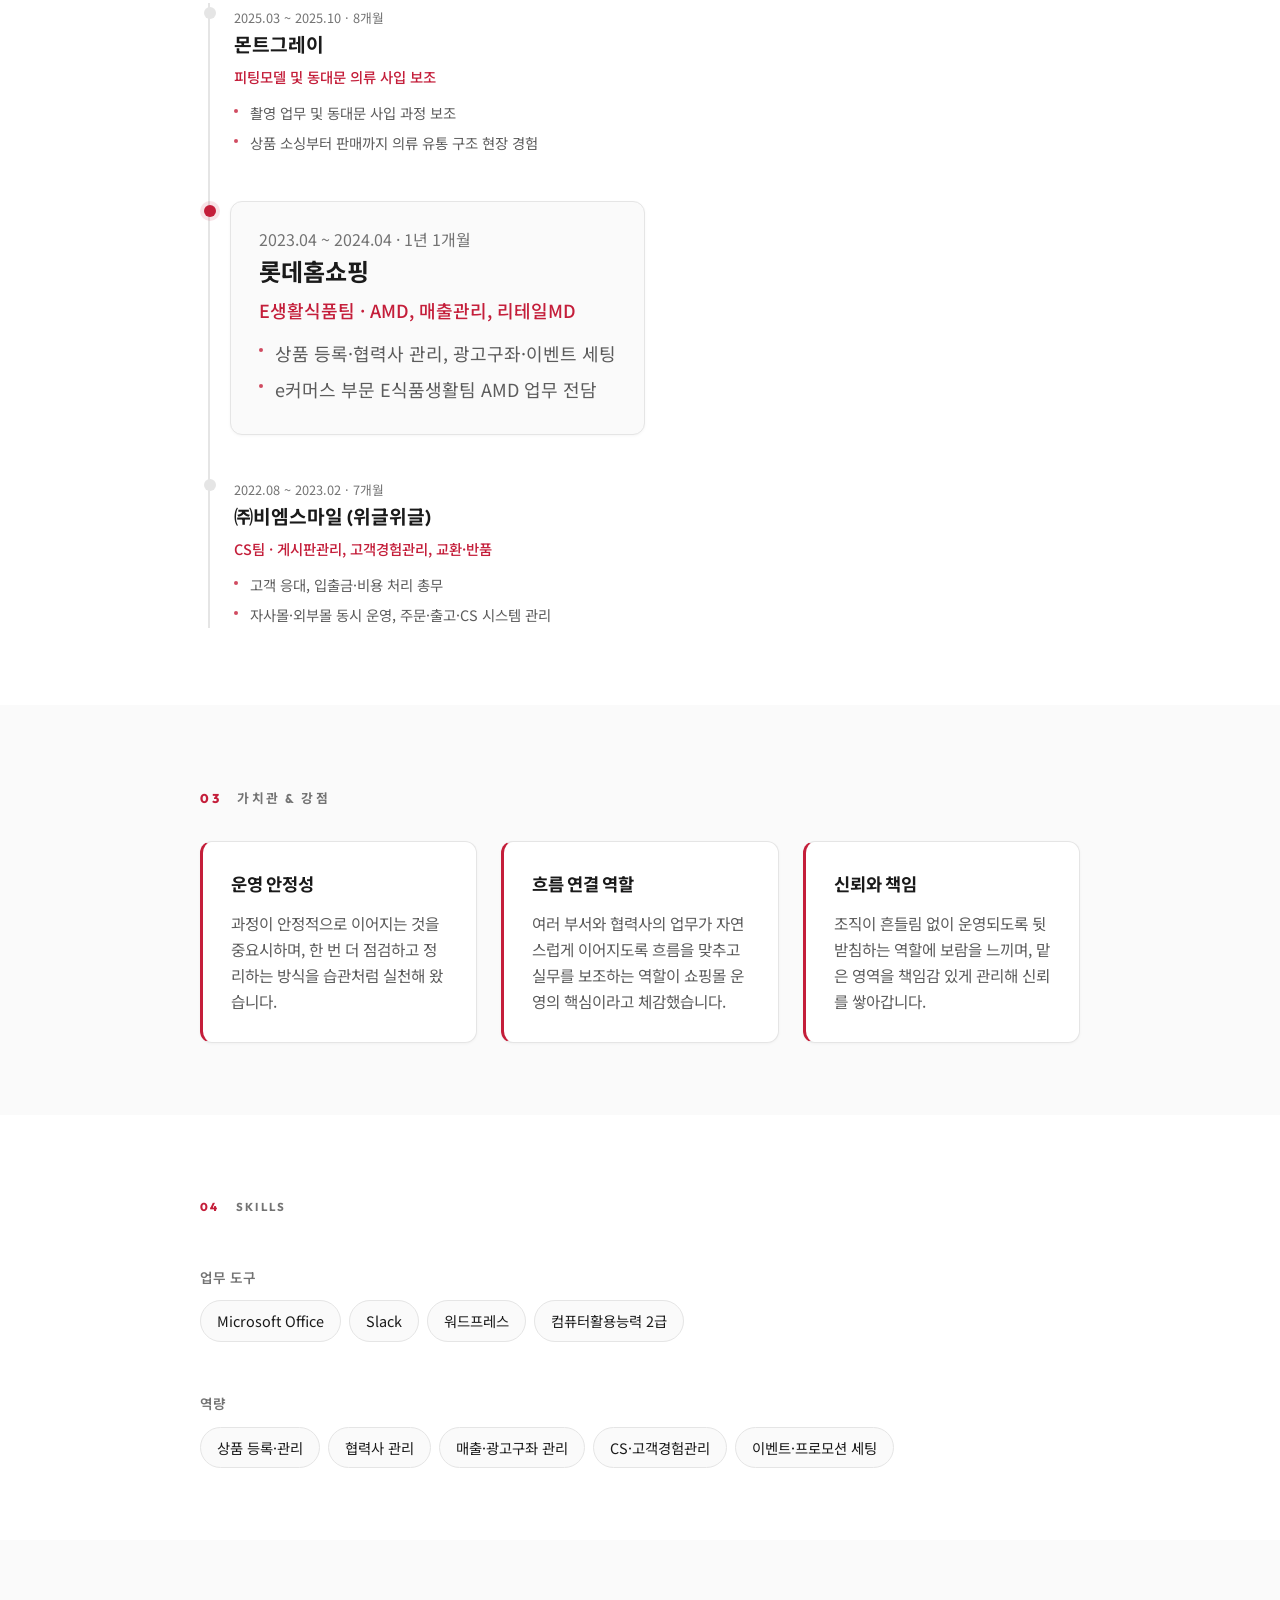
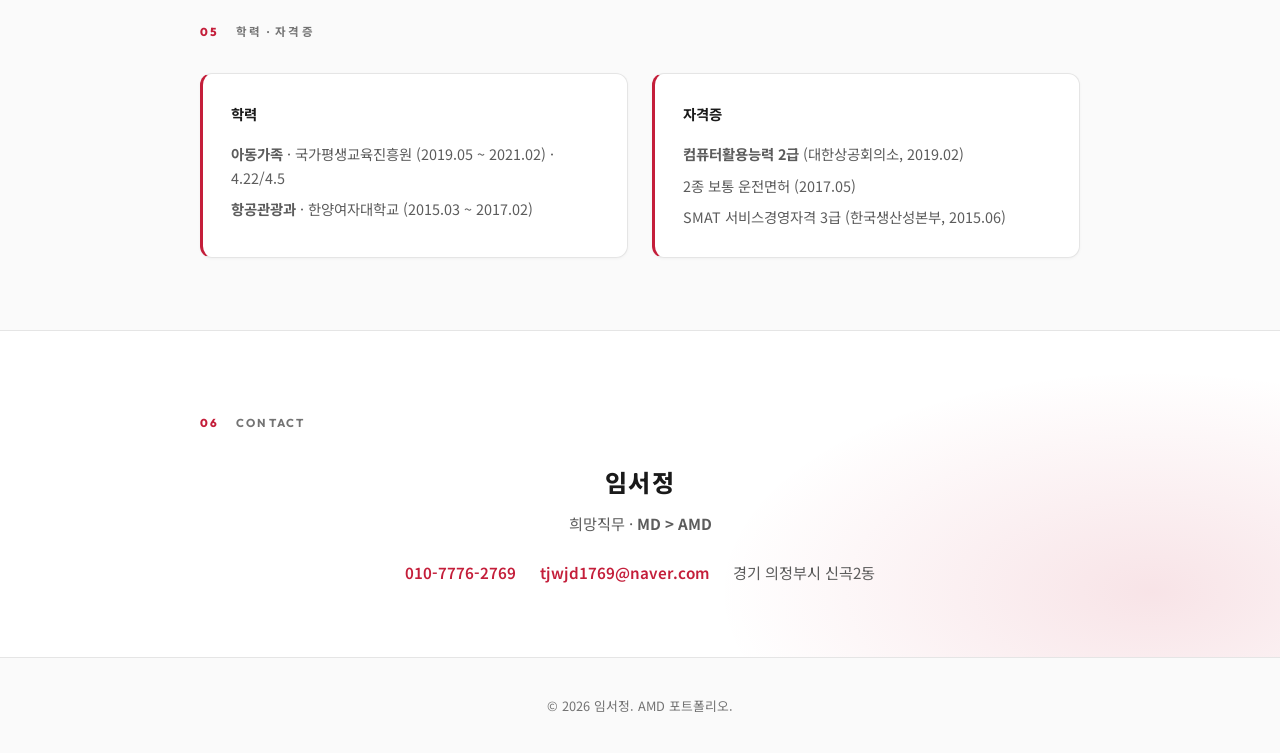
==== commit 6f3b5347: "수정" ====
--- a/index.html
+++ b/index.html
@@ -14,7 +14,7 @@
 
   <header class="header">
     <nav class="nav">
-      <a href="#hero" class="logo">IM SEJEONG</a>
+      <a href="#hero" class="logo">Lim Seojeong</a>
       <ul class="nav-links">
         <li><a href="#about">소개</a></li>
         <li><a href="#lotte">롯데홈쇼핑</a></li>
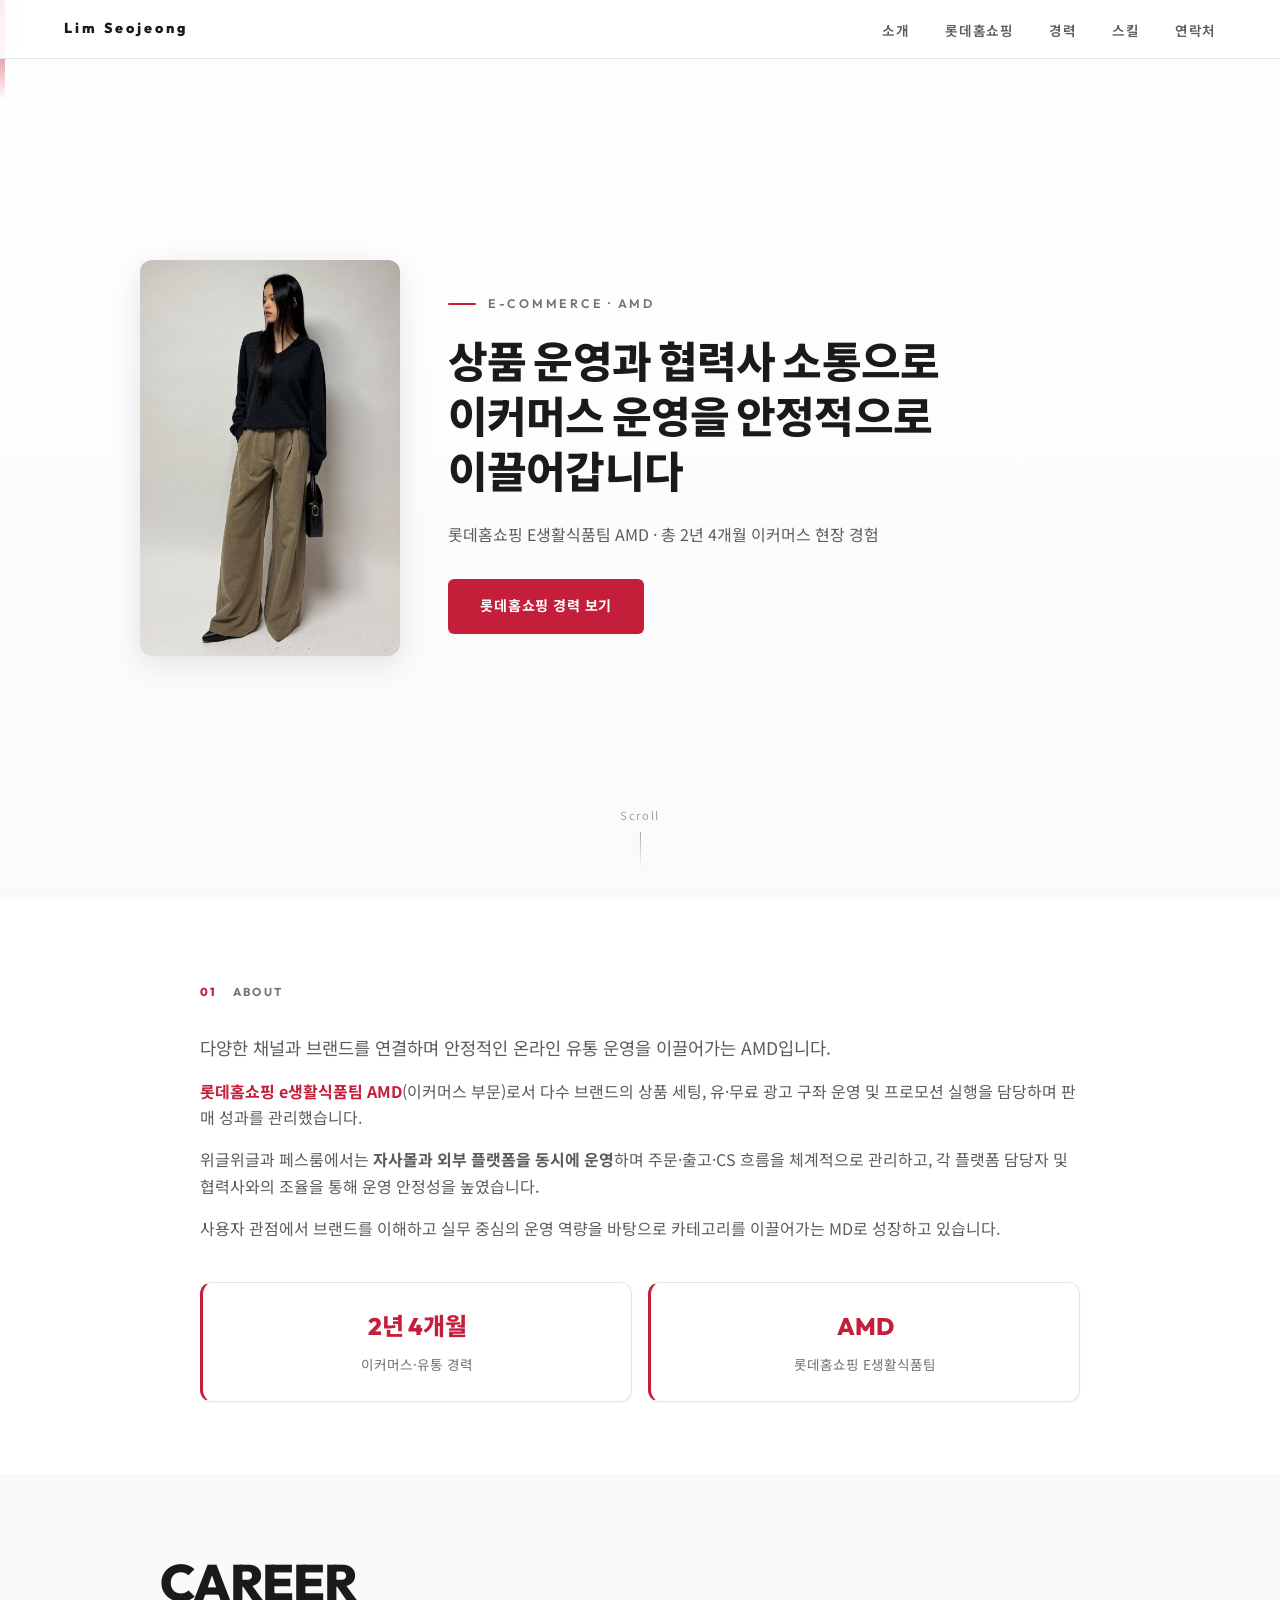
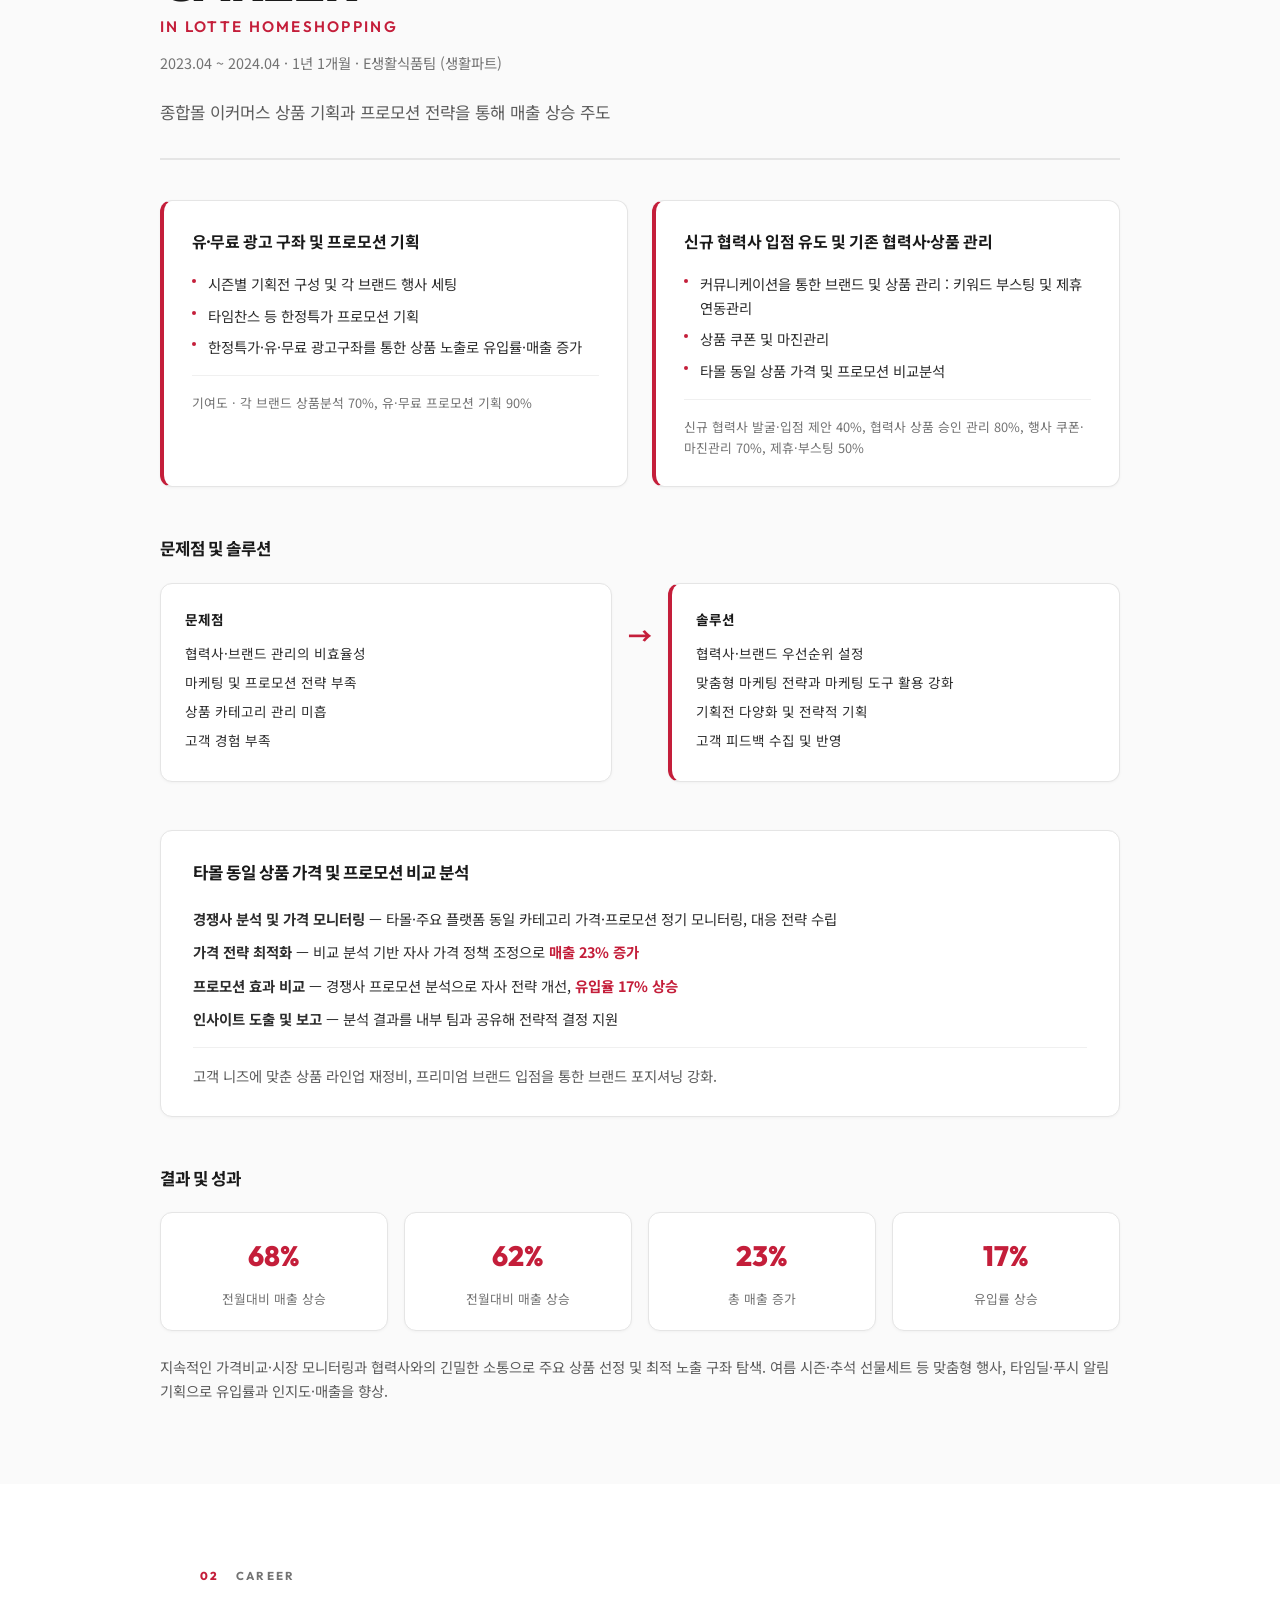
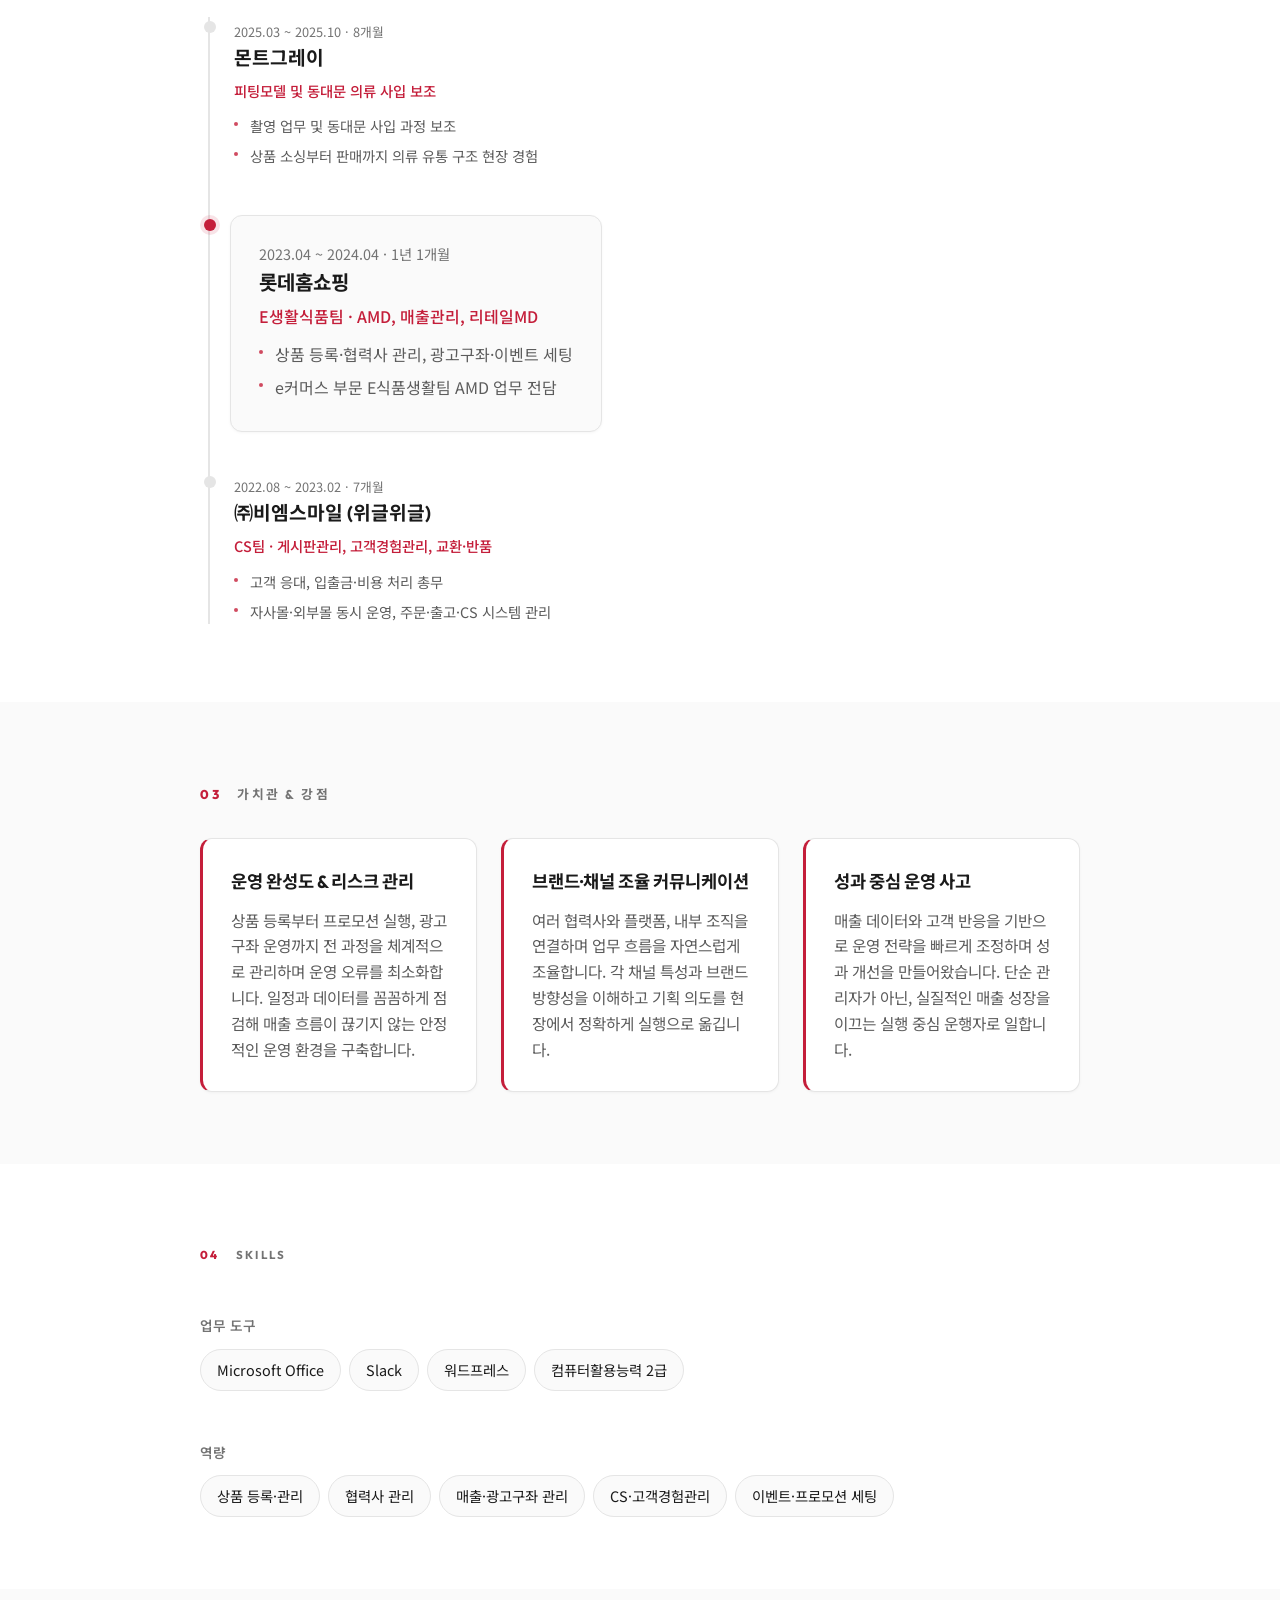
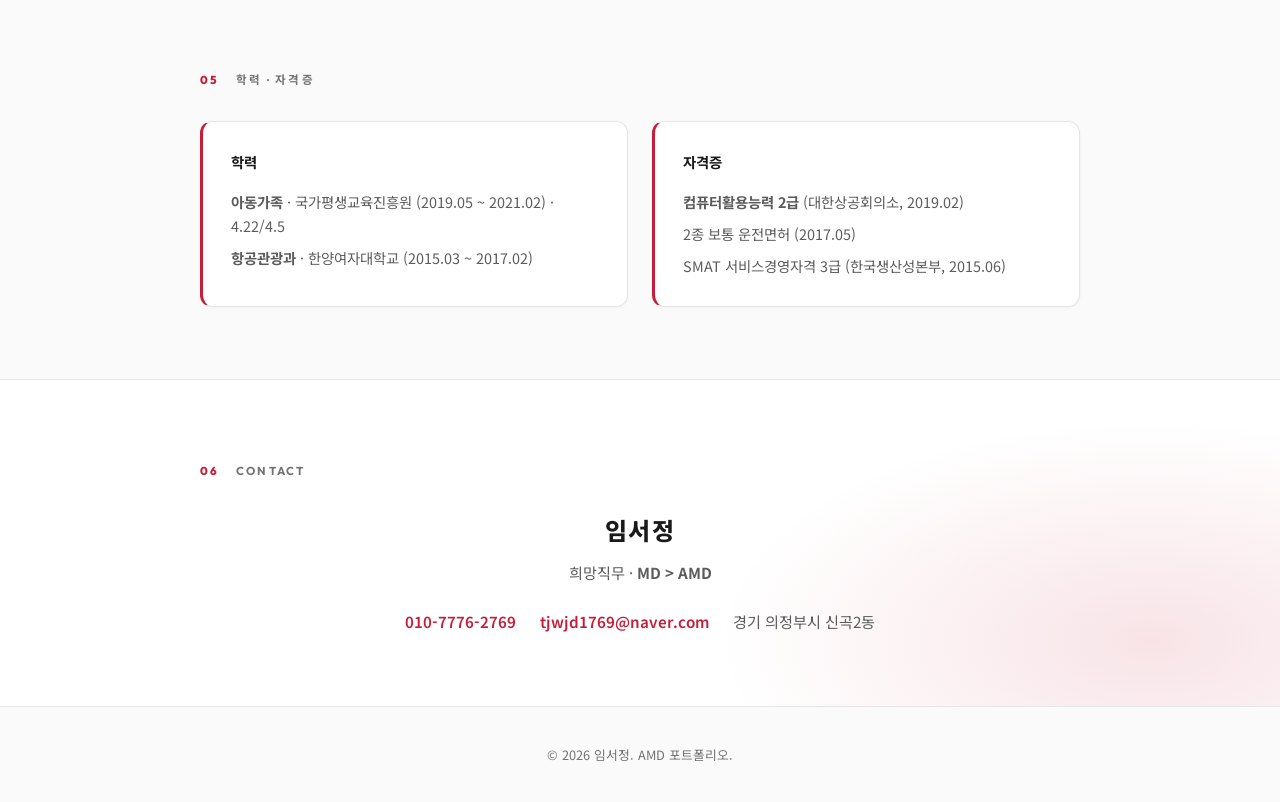
==== commit 882a7c4a: "내용수정" ====
--- a/index.html
+++ b/index.html
@@ -4,6 +4,7 @@
   <meta charset="UTF-8" />
   <meta name="viewport" content="width=device-width, initial-scale=1.0" />
   <title>임서정 | AMD 포트폴리오</title>
+  <link rel="icon" href="favicon.svg" type="image/svg+xml">
   <link rel="preconnect" href="https://fonts.googleapis.com" />
   <link rel="preconnect" href="https://fonts.gstatic.com" crossorigin />
   <link href="https://fonts.googleapis.com/css2?family=Noto+Sans+KR:wght@300;400;500;600;700;800&family=Outfit:wght@400;500;600;700;800&display=swap" rel="stylesheet" />
@@ -31,11 +32,16 @@
   <main>
     <section id="hero" class="hero">
       <div class="hero-accent"></div>
-      <div class="hero-inner">
-        <p class="hero-label"><span class="hero-label-line"></span> E-Commerce · AMD</p>
-        <h1 class="hero-title">상품 운영과 협력사 소통으로<br />이커머스 운영을 안정적으로 <span class="no-break">이끌어갑니다</span></h1>
-        <p class="hero-desc">롯데홈쇼핑 E생활식품팀 AMD · 총 2년 4개월 이커머스 현장 경험</p>
-        <a href="#lotte" class="btn-primary">롯데홈쇼핑 경력 보기</a>
+      <div class="hero-wrap">
+        <div class="hero-photo">
+          <img src="profile.png" alt="임서정" />
+        </div>
+        <div class="hero-inner">
+          <p class="hero-label"><span class="hero-label-line"></span> E-Commerce · AMD</p>
+          <h1 class="hero-title">상품 운영과 협력사 소통으로<br />이커머스 운영을 안정적으로 <span class="no-break">이끌어갑니다</span></h1>
+          <p class="hero-desc">롯데홈쇼핑 E생활식품팀 AMD · 총 2년 4개월 이커머스 현장 경험</p>
+          <a href="#lotte" class="btn-primary">롯데홈쇼핑 경력 보기</a>
+        </div>
       </div>
       <div class="hero-scroll">
         <span>Scroll</span>
@@ -49,13 +55,16 @@
         <div class="about-grid">
           <div class="about-text">
             <p class="about-lead">
-              온라인 유통 현장에서 <strong>상품 운영의 완성도</strong>는 기획보다도 각 단계가 얼마나 정확하게 연결되고 관리되는지에 달려 있다고 경험했습니다.
+              다양한 채널과 브랜드를 연결하며 안정적인 온라인 유통 운영을 이끌어가는 AMD입니다.
             </p>
             <p>
-              <strong class="text-red">롯데홈쇼핑 e생활식품팀</strong>(e커머스 부문)에서 <strong>AMD</strong>로 근무하며 상품 등록, 프로모션 운영, 매출 데이터 관리와 함께 다양한 협력사와 일정·정보 조율을 담당하며 이커머스 운영 전반을 경험했습니다.
+              <strong class="text-red">롯데홈쇼핑 e생활식품팀 AMD</strong>(이커머스 부문)로서 다수 브랜드의 상품 세팅, 유·무료 광고 구좌 운영 및 프로모션 실행을 담당하며 판매 성과를 관리했습니다.
             </p>
             <p>
-              정보 기준을 명확히 정리하고 사전 공유하는 방식으로 운영 혼선을 줄이며 안정적인 행사 운영을 이끌어 왔고, 위글위글에서 자사몰과 외부몰을 동시에 운영하며 주문·출고·CS 흐름을 시스템 기반으로 관리하는 역량을 쌓았습니다.
+              위글위글과 페스룸에서는 <strong>자사몰과 외부 플랫폼을 동시에 운영</strong>하며 주문·출고·CS 흐름을 체계적으로 관리하고, 각 플랫폼 담당자 및 협력사와의 조율을 통해 운영 안정성을 높였습니다.
+            </p>
+            <p>
+              사용자 관점에서 브랜드를 이해하고 실무 중심의 운영 역량을 바탕으로 카테고리를 이끌어가는 MD로 성장하고 있습니다.
             </p>
           </div>
           <div class="about-highlight">
@@ -78,7 +87,7 @@
         <div class="lotte-header">
           <h2 class="lotte-title">CAREER</h2>
           <p class="lotte-sub">IN LOTTE HOMESHOPPING</p>
-          <p class="lotte-meta">2023.04 ~ 2024.04 · 1년 1개월 · E생활식품팀 (생활식품 파트)</p>
+          <p class="lotte-meta">2023.04 ~ 2024.04 · 1년 1개월 · E생활식품팀 (생활파트)</p>
         </div>
         <p class="lotte-lead">종합몰 이커머스 상품 기획과 프로모션 전략을 통해 매출 상승 주도</p>
 
@@ -144,11 +153,11 @@
           <div class="results-stats">
             <div class="stat-item">
               <span class="stat-value">68%</span>
-              <span class="stat-label">전월대비 매출 상승 (제지)</span>
+              <span class="stat-label">전월대비 매출 상승 </span>
             </div>
             <div class="stat-item">
               <span class="stat-value">62%</span>
-              <span class="stat-label">전월대비 매출 상승 (타올)</span>
+              <span class="stat-label">전월대비 매출 상승 </span>
             </div>
             <div class="stat-item">
               <span class="stat-value">23%</span>
@@ -213,16 +222,16 @@
         <h2 class="section-title"><span class="section-title-num">03</span> 가치관 & 강점</h2>
         <div class="value-cards">
           <div class="value-card amd-card">
-            <h4>운영 안정성</h4>
-            <p>과정이 안정적으로 이어지는 것을 중요시하며, 한 번 더 점검하고 정리하는 방식을 습관처럼 실천해 왔습니다.</p>
+            <h4>운영 완성도 & 리스크 관리</h4>
+            <p>상품 등록부터 프로모션 실행, 광고 구좌 운영까지 전 과정을 체계적으로 관리하며 운영 오류를 최소화합니다. 일정과 데이터를 꼼꼼하게 점검해 매출 흐름이 끊기지 않는 안정적인 운영 환경을 구축합니다.</p>
           </div>
           <div class="value-card amd-card">
-            <h4>흐름 연결 역할</h4>
-            <p>여러 부서와 협력사의 업무가 자연스럽게 이어지도록 흐름을 맞추고 실무를 보조하는 역할이 쇼핑몰 운영의 핵심이라고 체감했습니다.</p>
+            <h4><span class="no-break">브랜드·채널 조율 커뮤니케이션</span></h4>
+            <p>여러 협력사와 플랫폼, 내부 조직을 연결하며 업무 흐름을 자연스럽게 조율합니다. 각 채널 특성과 브랜드 방향성을 이해하고 기획 의도를 현장에서 정확하게 실행으로 옮깁니다.</p>
           </div>
           <div class="value-card amd-card">
-            <h4>신뢰와 책임</h4>
-            <p>조직이 흔들림 없이 운영되도록 뒷받침하는 역할에 보람을 느끼며, 맡은 영역을 책임감 있게 관리해 신뢰를 쌓아갑니다.</p>
+            <h4>성과 중심 운영 사고</h4>
+            <p>매출 데이터와 고객 반응을 기반으로 운영 전략을 빠르게 조정하며 성과 개선을 만들어왔습니다. 단순 관리자가 아닌, 실질적인 매출 성장을 이끄는 실행 중심 운행자로 일합니다.</p>
           </div>
         </div>
       </div>
--- a/style.css
+++ b/style.css
@@ -125,7 +125,7 @@
   display: flex;
   flex-direction: column;
   justify-content: center;
-  padding: 8rem 1.5rem 4rem;
+  padding: 5rem 1.5rem 4rem;
   position: relative;
   z-index: 1;
   background: linear-gradient(180deg, var(--white) 0%, var(--cream) 100%);
@@ -139,10 +139,32 @@
   background: linear-gradient(180deg, var(--accent) 0%, transparent 100%);
   border-radius: 0 2px 2px 0;
 }
+.hero-wrap {
+  display: flex;
+  flex-direction: row;
+  align-items: center;
+  justify-content: flex-start;
+  gap: 3rem;
+  max-width: 1000px;
+  margin: 0 auto;
+  width: 100%;
+  text-align: left;
+}
+.hero-photo {
+  width: 260px;
+  flex-shrink: 0;
+}
+.hero-photo img {
+  width: 100%;
+  height: auto;
+  display: block;
+  border-radius: 12px;
+  object-fit: cover;
+  box-shadow: 0 8px 32px rgba(0,0,0,0.1);
+}
 .hero-inner {
-  max-width: 720px;
-  margin: 0 auto;
-  text-align: left;
+  flex: 1;
+  min-width: 0;
 }
 .hero-label {
   display: flex;
@@ -171,6 +193,7 @@
   margin: 0 0 1.25rem;
   letter-spacing: -0.02em;
 }
+.no-break { white-space: nowrap; }
 .hero-title .no-break { white-space: nowrap; }
 .hero-desc {
   font-size: 1rem;
@@ -579,16 +602,16 @@
   max-width: 100%;
 }
 .timeline-item.lotte-item .timeline-period {
+  font-size: 0.9rem;
+}
+.timeline-item.lotte-item .timeline-company {
+  font-size: 1.25rem;
+}
+.timeline-item.lotte-item .timeline-role {
   font-size: 1rem;
 }
-.timeline-item.lotte-item .timeline-company {
-  font-size: 1.5rem;
-}
-.timeline-item.lotte-item .timeline-role {
-  font-size: 1.125rem;
-}
 .timeline-item.lotte-item .timeline-desc {
-  font-size: 1.125rem;
+  font-size: 1rem;
 }
 
 /* ===== Value ===== */
@@ -766,7 +789,10 @@
   .nav-links li { padding: 0.75rem 0; border-bottom: 1px solid var(--gray-200); }
   .nav-links li:last-child { border-bottom: none; }
   .nav-toggle { display: flex; }
-  .hero { padding: 6rem 1.25rem 3rem; }
+  .hero-wrap { flex-direction: column; gap: 1.5rem; text-align: center; }
+  .hero-wrap .hero-label { justify-content: center; }
+  .hero-photo { width: 220px; }
+  .hero { padding: 4rem 1.25rem 3rem; }
   .lotte-blocks { grid-template-columns: 1fr; }
   .problem-grid { grid-template-columns: 1fr; }
   .problem-arrow { display: none; }
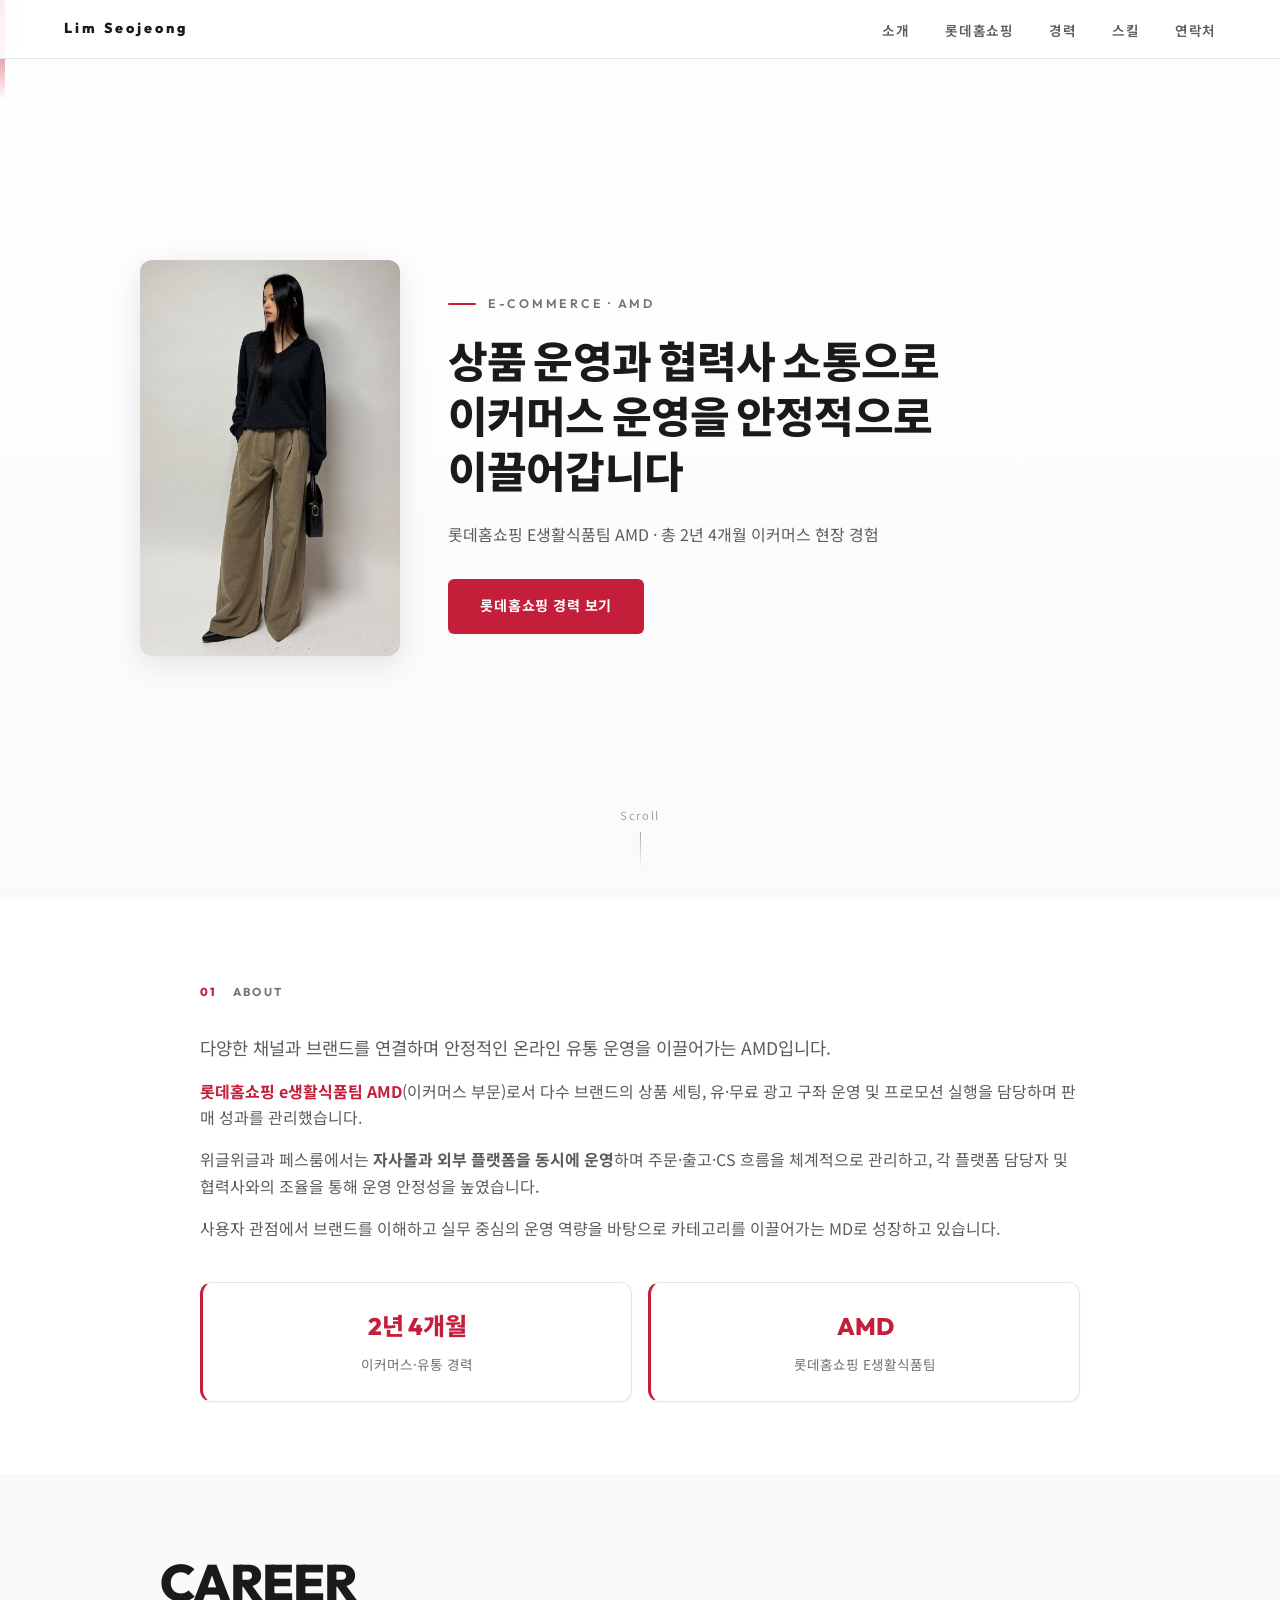
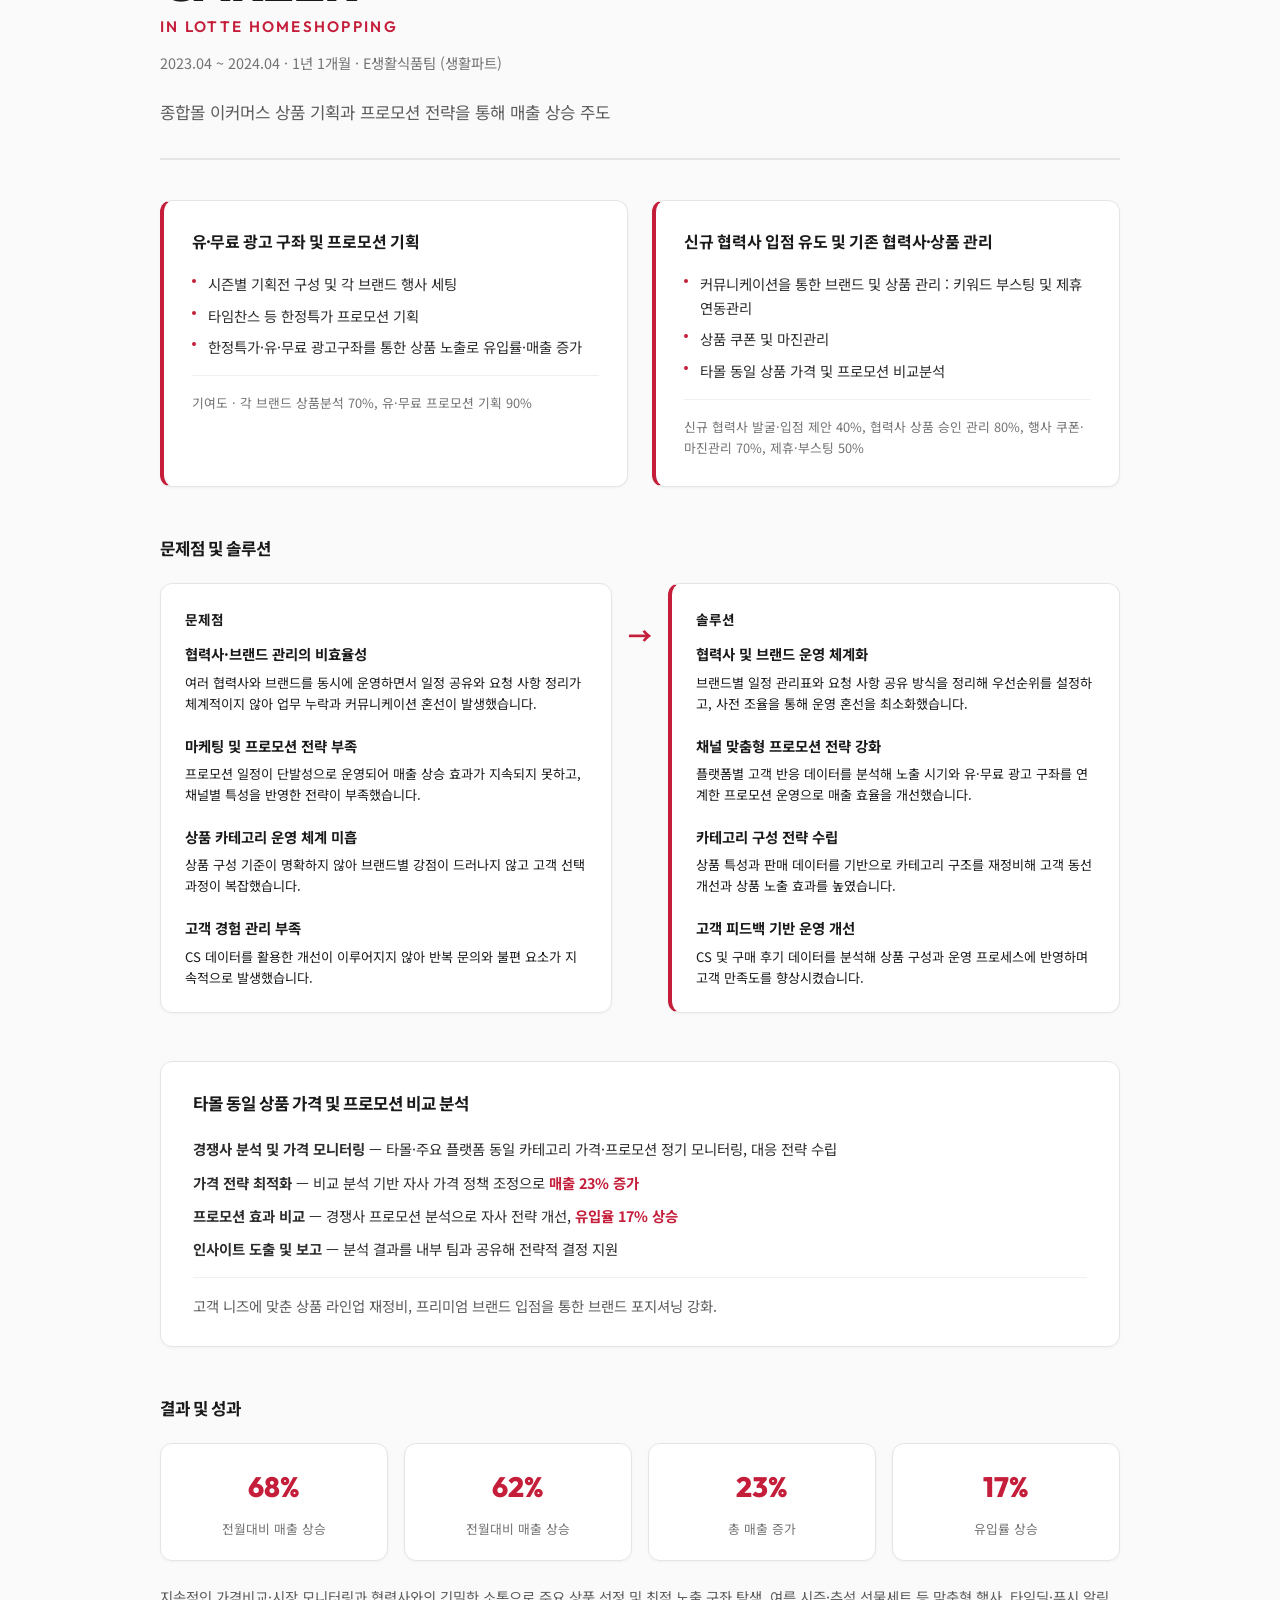
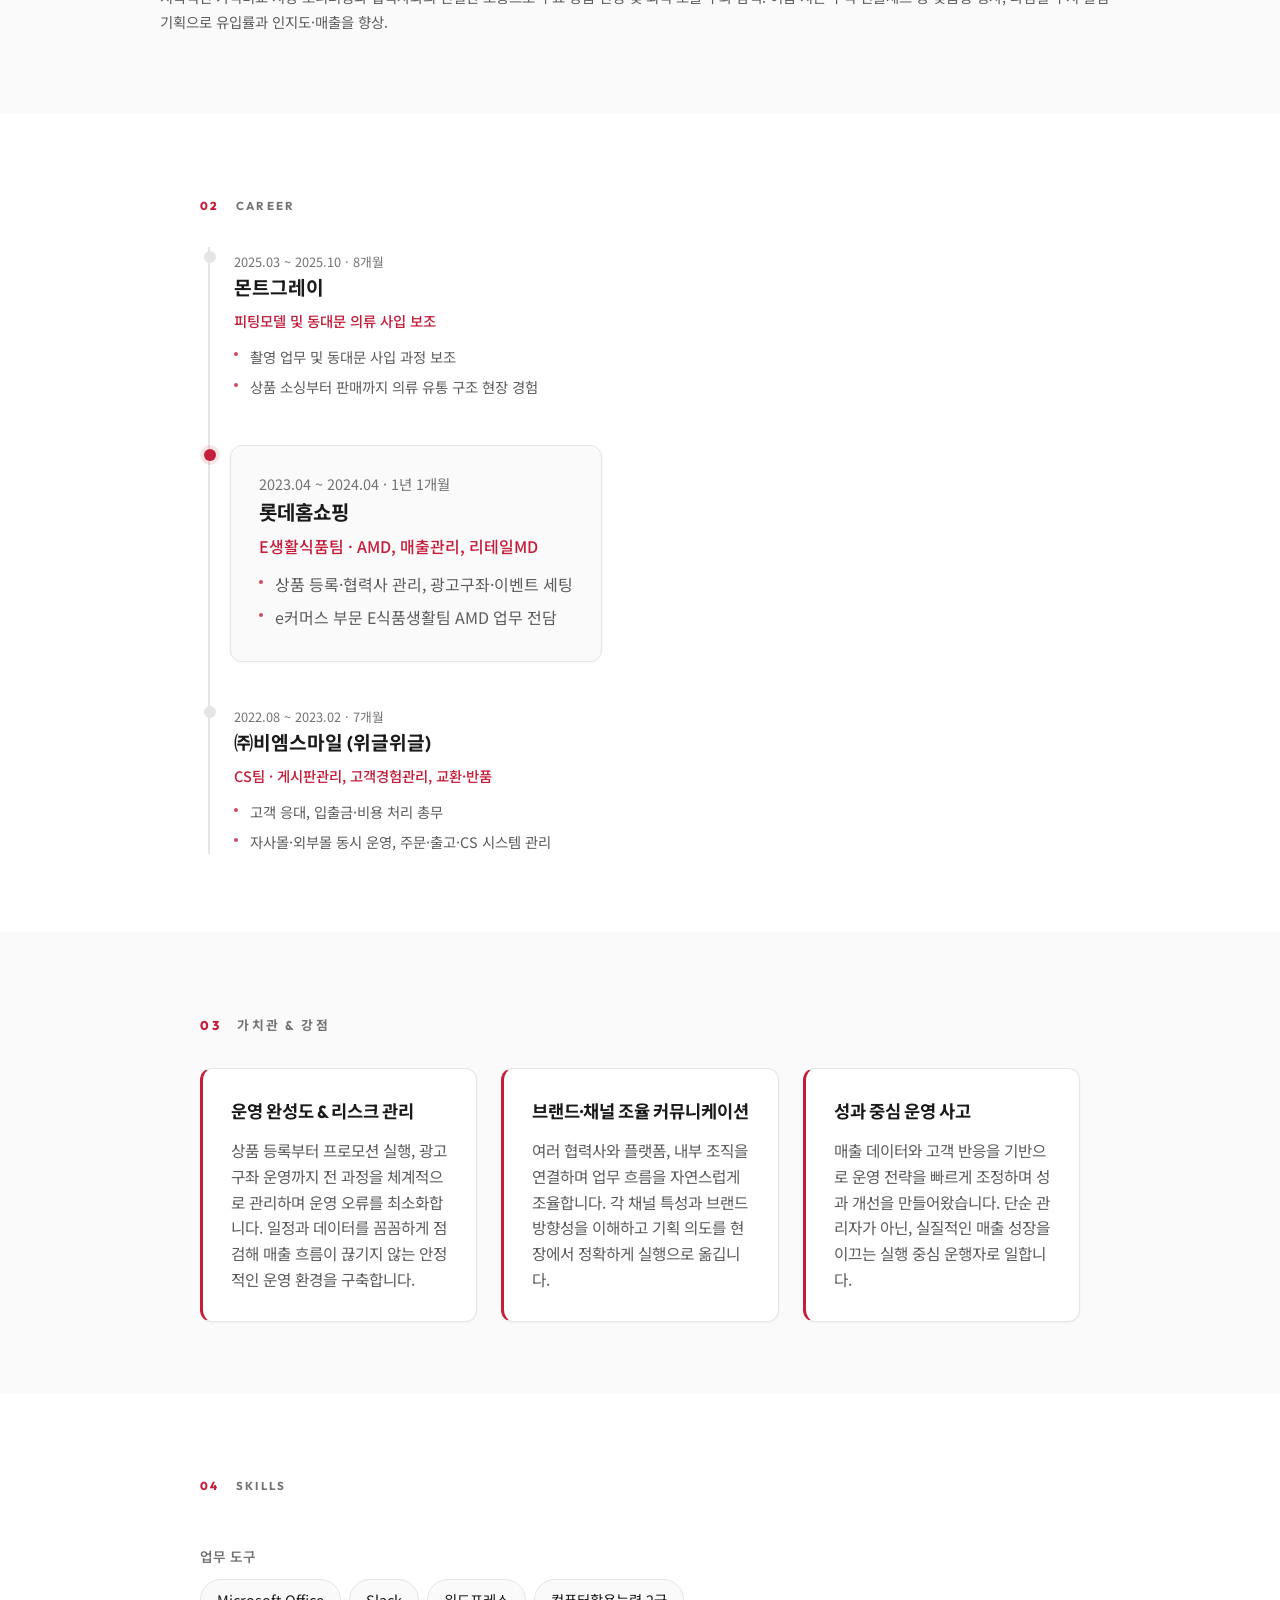
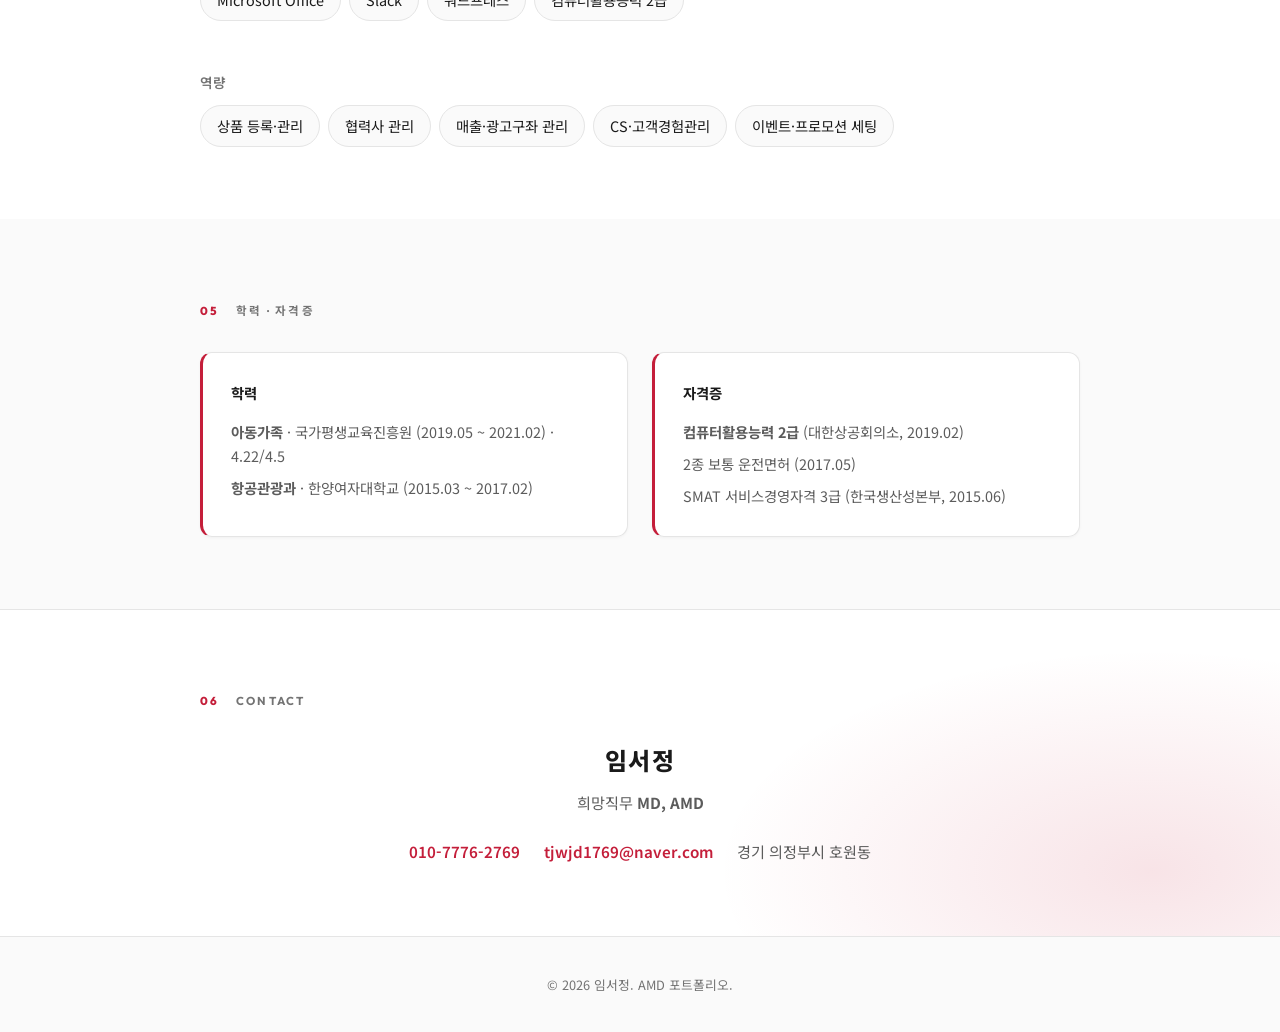
==== commit 4d605a3b: "내용수정" ====
--- a/index.html
+++ b/index.html
@@ -117,22 +117,42 @@
           <div class="problem-grid">
             <div class="problem-col">
               <h4>문제점</h4>
-              <ul>
-                <li>협력사·브랜드 관리의 비효율성</li>
-                <li>마케팅 및 프로모션 전략 부족</li>
-                <li>상품 카테고리 관리 미흡</li>
-                <li>고객 경험 부족</li>
-              </ul>
+              <div class="problem-detail-item">
+                <p class="problem-detail-title">협력사·브랜드 관리의 비효율성</p>
+                <p class="problem-detail-desc">여러 협력사와 브랜드를 동시에 운영하면서 일정 공유와 요청 사항 정리가 체계적이지 않아 업무 누락과 커뮤니케이션 혼선이 발생했습니다.</p>
+              </div>
+              <div class="problem-detail-item">
+                <p class="problem-detail-title">마케팅 및 프로모션 전략 부족</p>
+                <p class="problem-detail-desc">프로모션 일정이 단발성으로 운영되어 매출 상승 효과가 지속되지 못하고, 채널별 특성을 반영한 전략이 부족했습니다.</p>
+              </div>
+              <div class="problem-detail-item">
+                <p class="problem-detail-title">상품 카테고리 운영 체계 미흡</p>
+                <p class="problem-detail-desc">상품 구성 기준이 명확하지 않아 브랜드별 강점이 드러나지 않고 고객 선택 과정이 복잡했습니다.</p>
+              </div>
+              <div class="problem-detail-item">
+                <p class="problem-detail-title">고객 경험 관리 부족</p>
+                <p class="problem-detail-desc">CS 데이터를 활용한 개선이 이루어지지 않아 반복 문의와 불편 요소가 지속적으로 발생했습니다.</p>
+              </div>
             </div>
             <div class="problem-arrow" aria-hidden="true">→</div>
             <div class="problem-col solution">
               <h4>솔루션</h4>
-              <ul>
-                <li>협력사·브랜드 우선순위 설정</li>
-                <li>맞춤형 마케팅 전략과 마케팅 도구 활용 강화</li>
-                <li>기획전 다양화 및 전략적 기획</li>
-                <li>고객 피드백 수집 및 반영</li>
-              </ul>
+              <div class="problem-detail-item">
+                <p class="problem-detail-title">협력사 및 브랜드 운영 체계화</p>
+                <p class="problem-detail-desc">브랜드별 일정 관리표와 요청 사항 공유 방식을 정리해 우선순위를 설정하고, 사전 조율을 통해 운영 혼선을 최소화했습니다.</p>
+              </div>
+              <div class="problem-detail-item">
+                <p class="problem-detail-title">채널 맞춤형 프로모션 전략 강화</p>
+                <p class="problem-detail-desc">플랫폼별 고객 반응 데이터를 분석해 노출 시기와 유·무료 광고 구좌를 연계한 프로모션 운영으로 매출 효율을 개선했습니다.</p>
+              </div>
+              <div class="problem-detail-item">
+                <p class="problem-detail-title">카테고리 구성 전략 수립</p>
+                <p class="problem-detail-desc">상품 특성과 판매 데이터를 기반으로 카테고리 구조를 재정비해 고객 동선 개선과 상품 노출 효과를 높였습니다.</p>
+              </div>
+              <div class="problem-detail-item">
+                <p class="problem-detail-title">고객 피드백 기반 운영 개선</p>
+                <p class="problem-detail-desc">CS 및 구매 후기 데이터를 분석해 상품 구성과 운영 프로세스에 반영하며 고객 만족도를 향상시켰습니다.</p>
+              </div>
             </div>
           </div>
         </div>
@@ -293,11 +313,11 @@
         <h2 class="section-title"><span class="section-title-num">06</span> Contact</h2>
         <div class="contact-inner">
           <p class="contact-name">임서정</p>
-          <p class="contact-detail">희망직무 · <strong>MD &gt; AMD</strong></p>
+          <p class="contact-detail">희망직무 <strong>MD, AMD</strong></p>
           <ul class="contact-links">
             <li><a href="tel:010-7776-2769">010-7776-2769</a></li>
             <li><a href="mailto:tjwjd1769@naver.com">tjwjd1769@naver.com</a></li>
-            <li>경기 의정부시 신곡2동</li>
+            <li>경기 의정부시 호원동</li>
           </ul>
         </div>
       </div>
--- a/style.css
+++ b/style.css
@@ -443,6 +443,22 @@
   font-size: 0.85rem;
   color: var(--gray-800);
   margin-bottom: 0.4rem;
+}
+.problem-detail-item {
+  margin-bottom: 1.25rem;
+}
+.problem-detail-item:last-child { margin-bottom: 0; }
+.problem-detail-title {
+  font-size: 0.9rem;
+  font-weight: 700;
+  color: var(--black);
+  margin: 0 0 0.35rem;
+}
+.problem-detail-desc {
+  font-size: 0.82rem;
+  color: var(--gray-700);
+  line-height: 1.6;
+  margin: 0;
 }
 .problem-col.solution {
   border-left: 4px solid var(--accent);
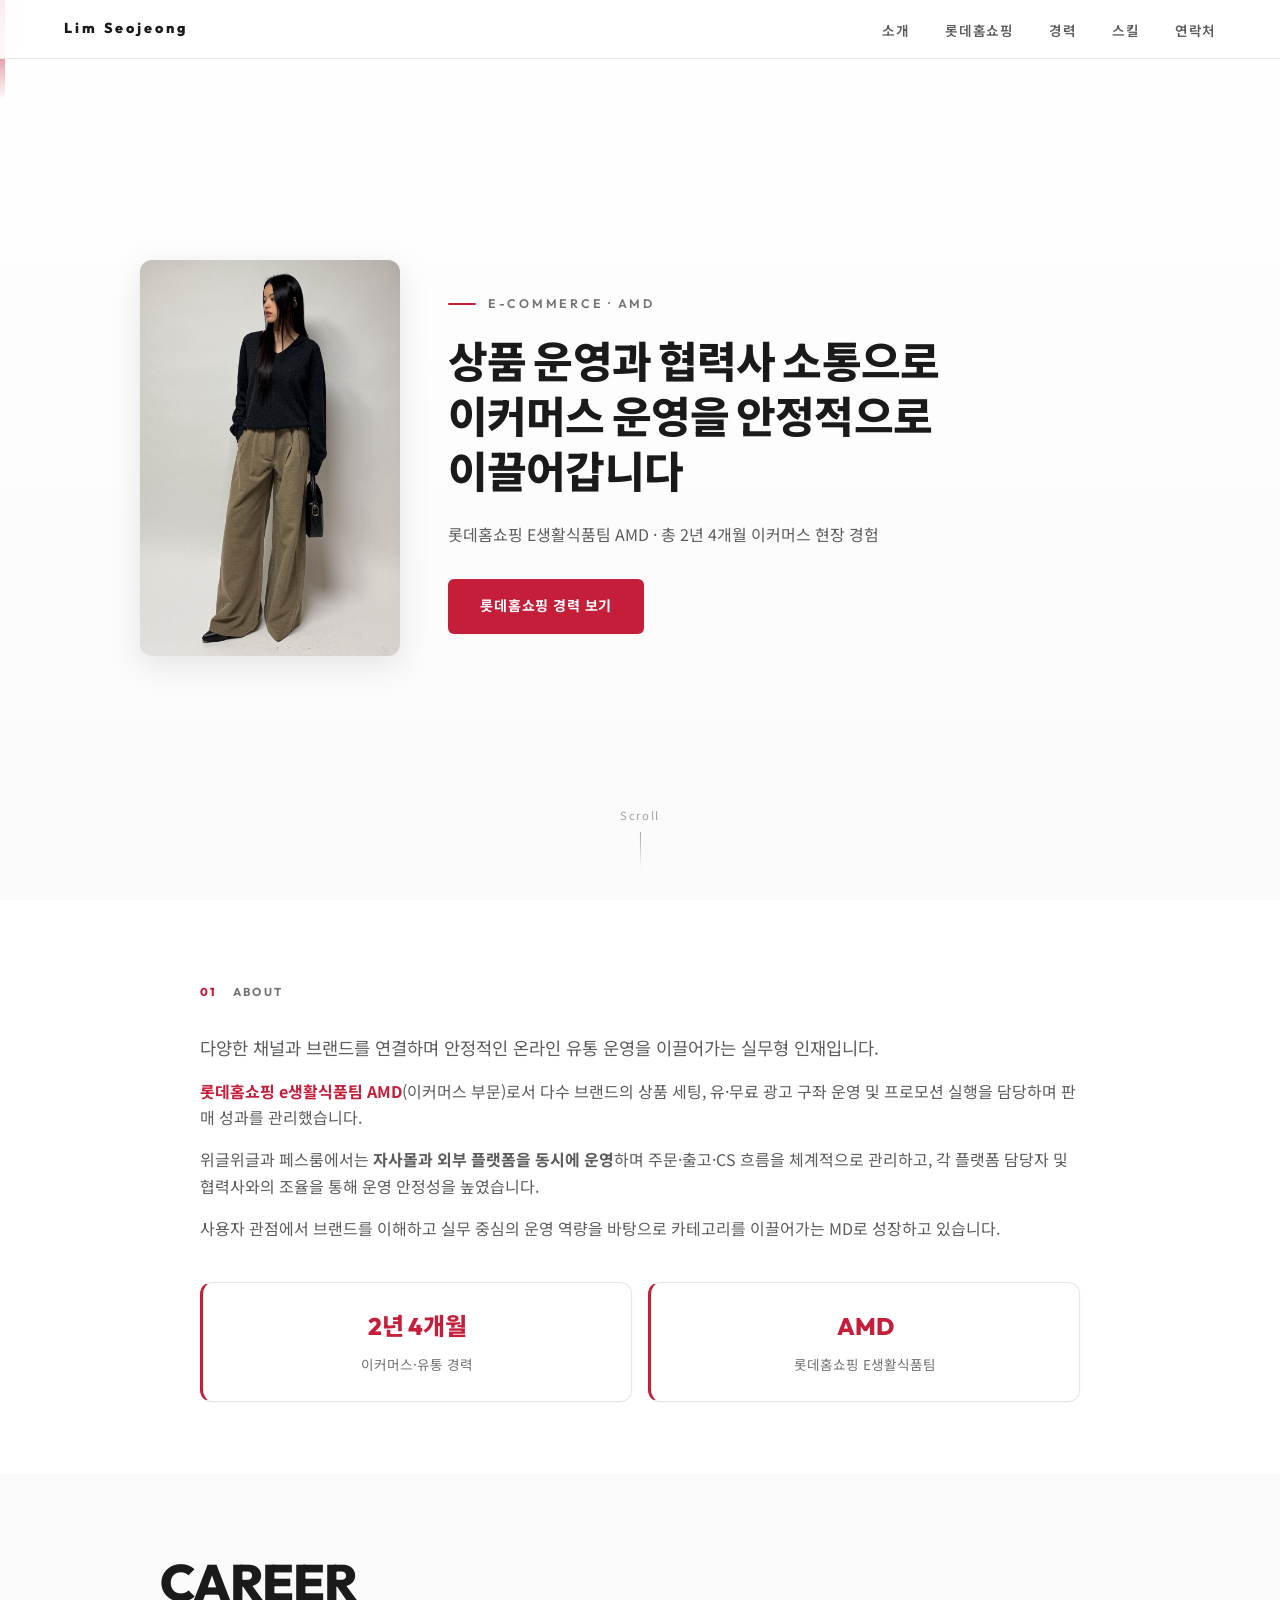
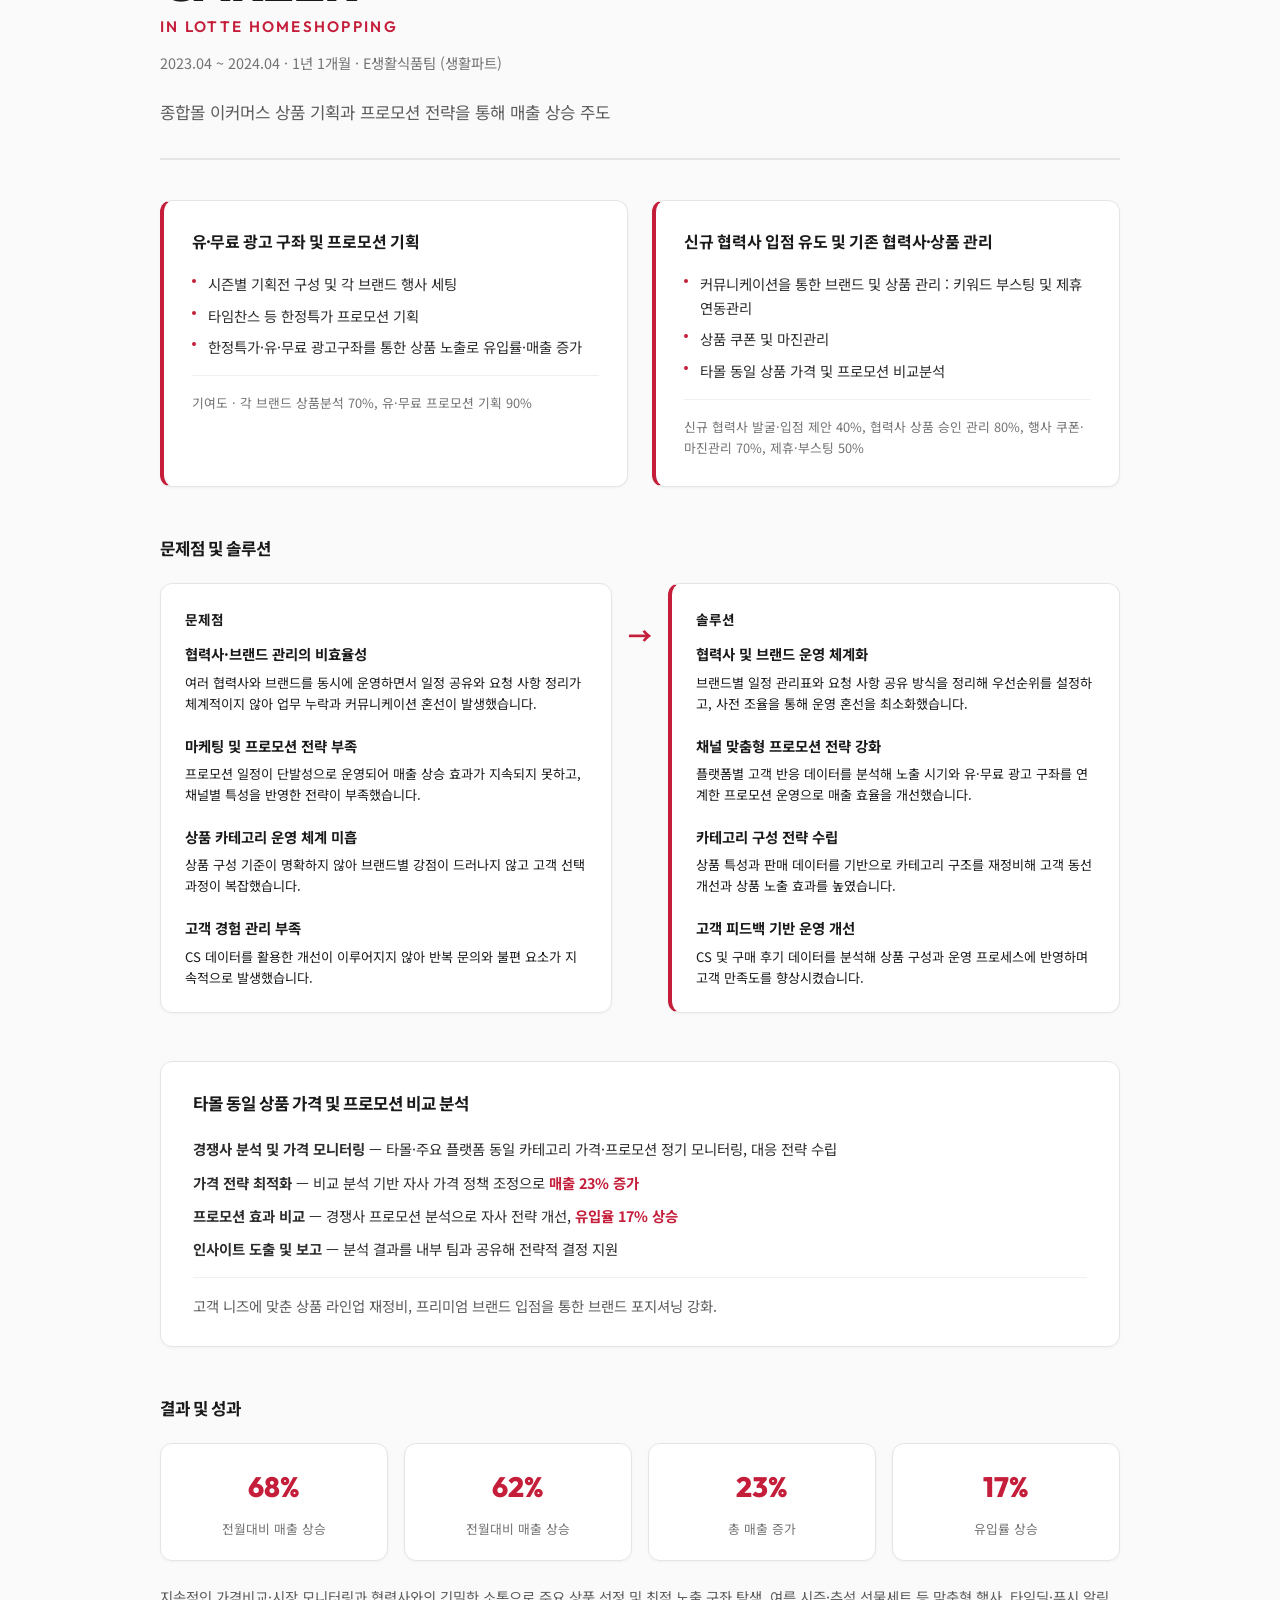
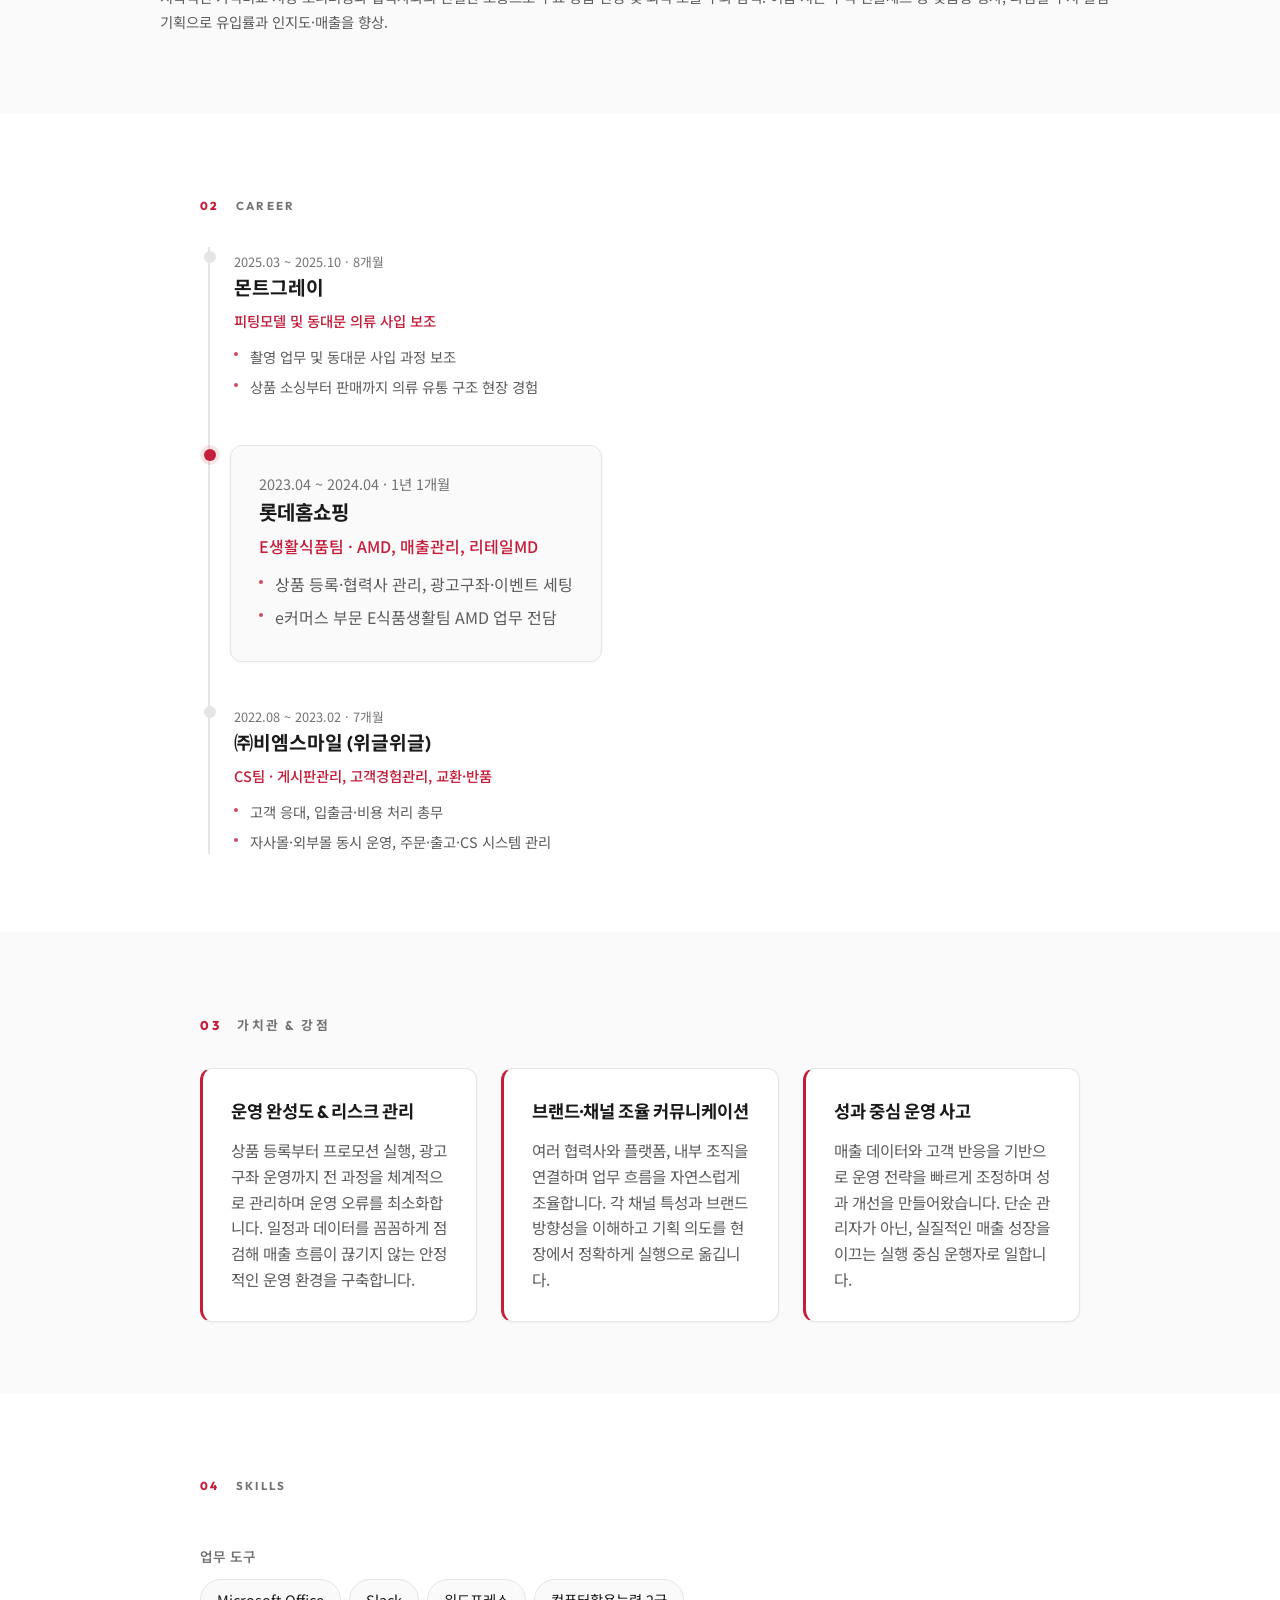
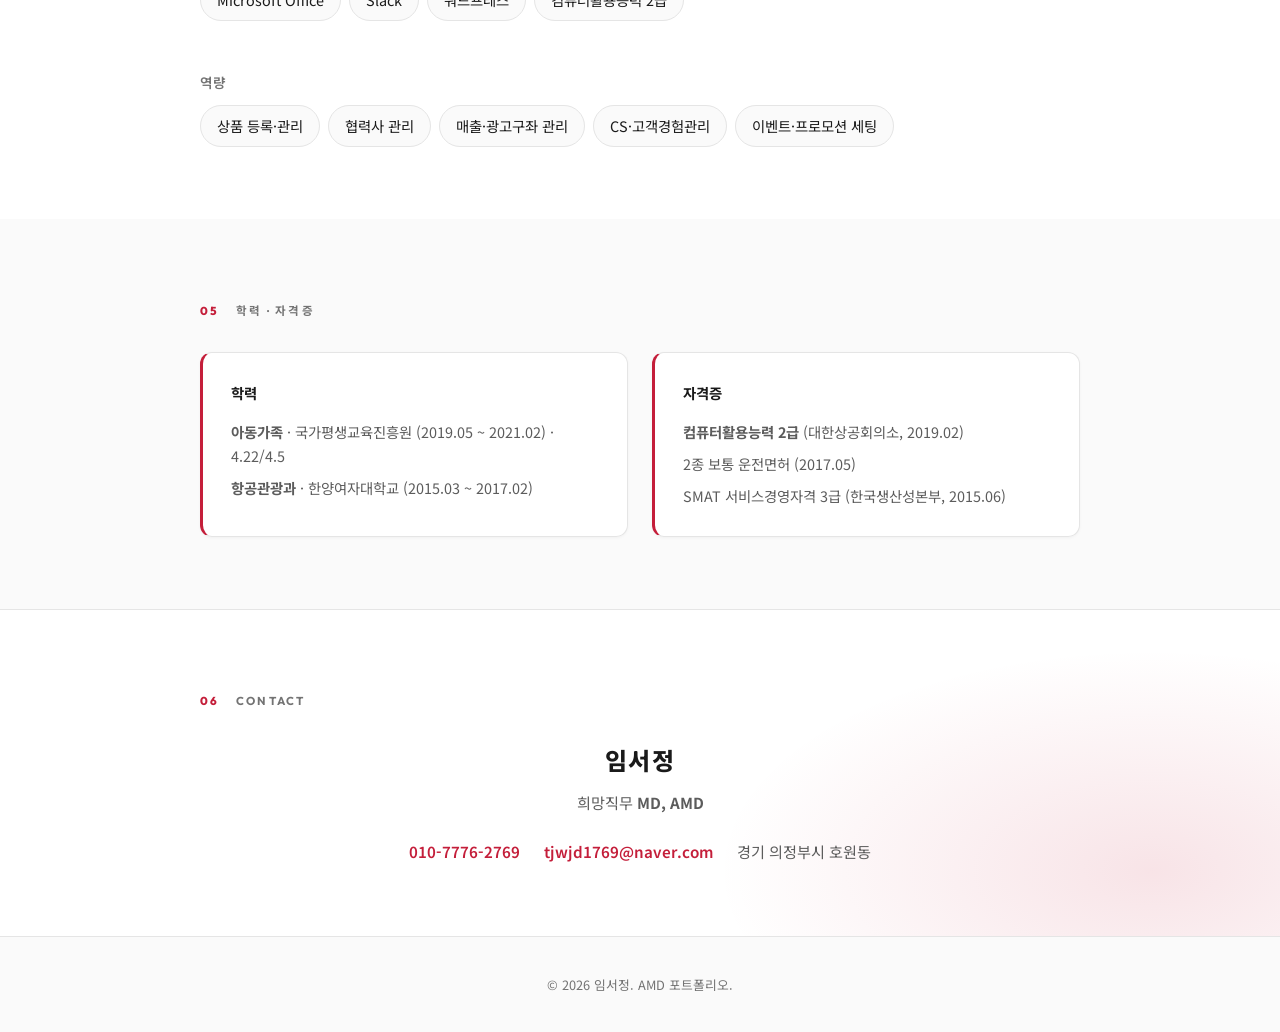
==== commit 30212c5d: "내용수정" ====
--- a/index.html
+++ b/index.html
@@ -55,7 +55,7 @@
         <div class="about-grid">
           <div class="about-text">
             <p class="about-lead">
-              다양한 채널과 브랜드를 연결하며 안정적인 온라인 유통 운영을 이끌어가는 AMD입니다.
+              다양한 채널과 브랜드를 연결하며 안정적인 온라인 유통 운영을 이끌어가는 실무형 인재입니다.
             </p>
             <p>
               <strong class="text-red">롯데홈쇼핑 e생활식품팀 AMD</strong>(이커머스 부문)로서 다수 브랜드의 상품 세팅, 유·무료 광고 구좌 운영 및 프로모션 실행을 담당하며 판매 성과를 관리했습니다.
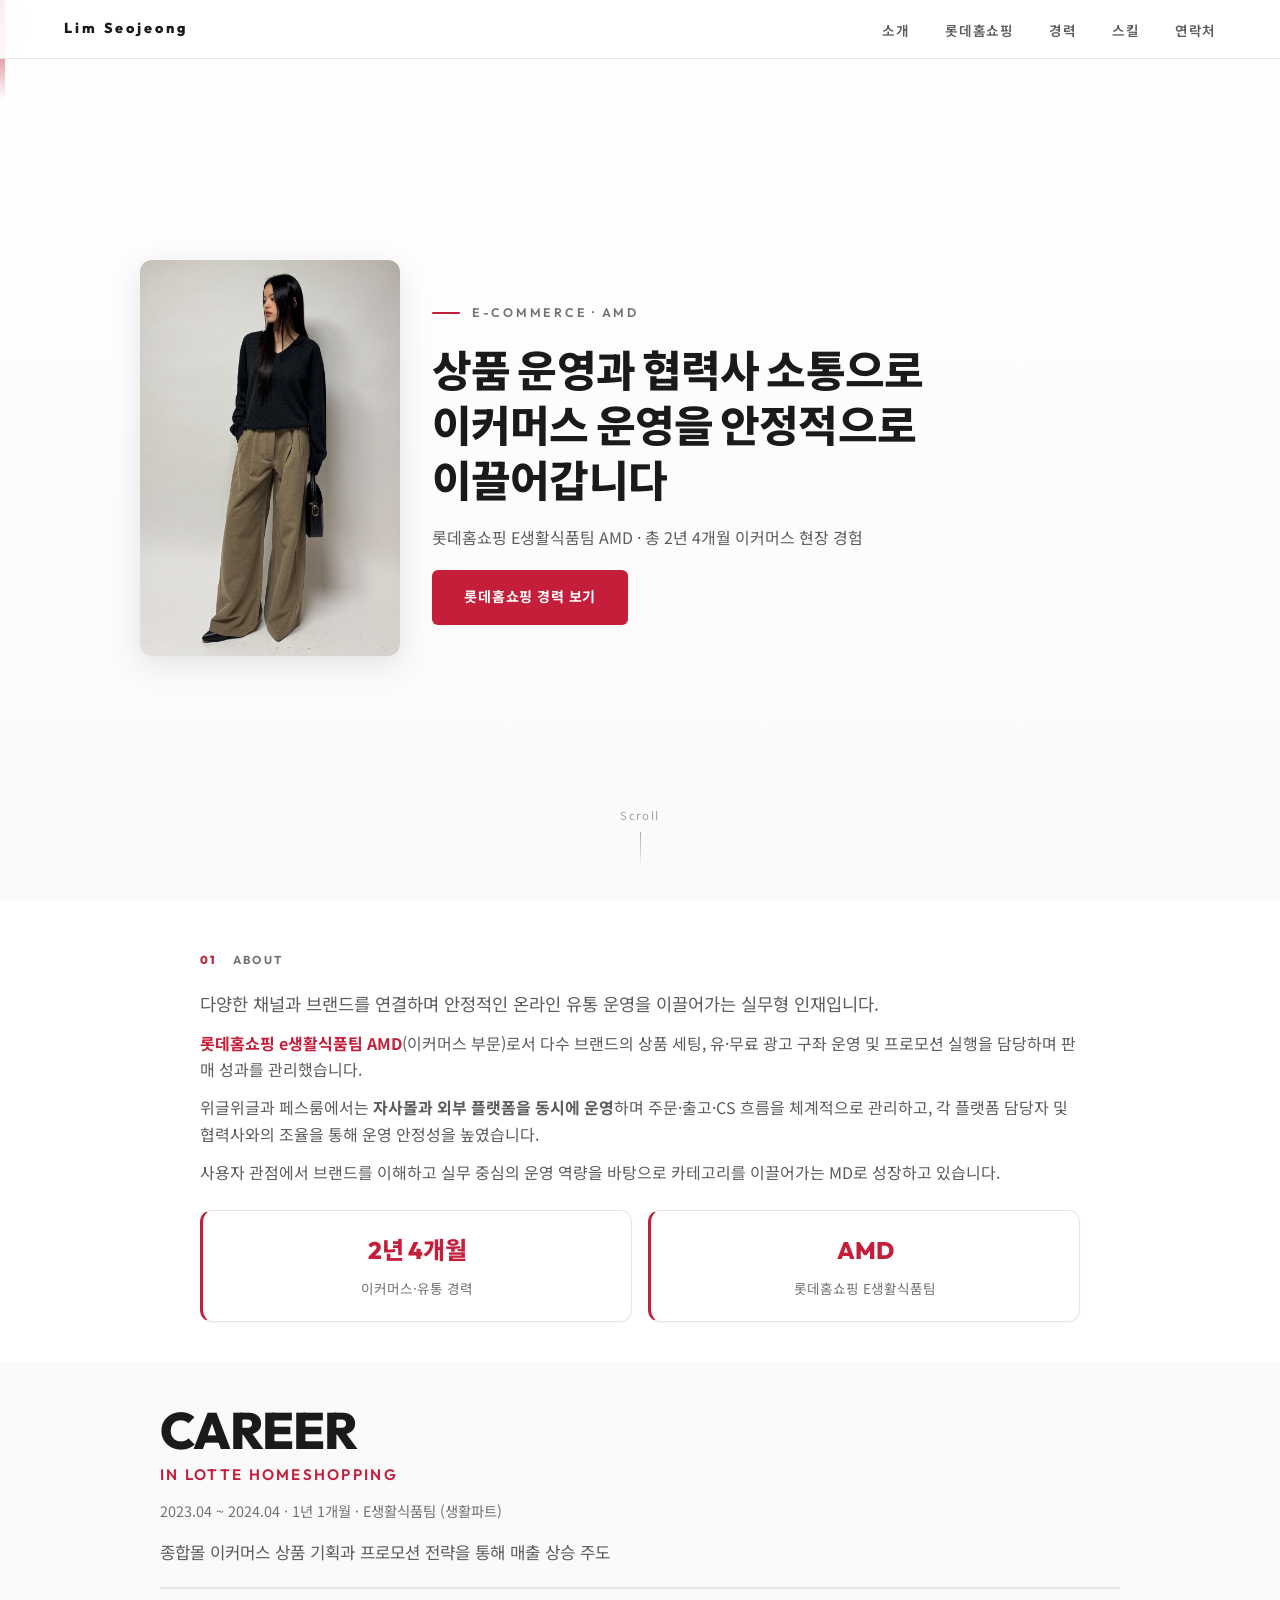
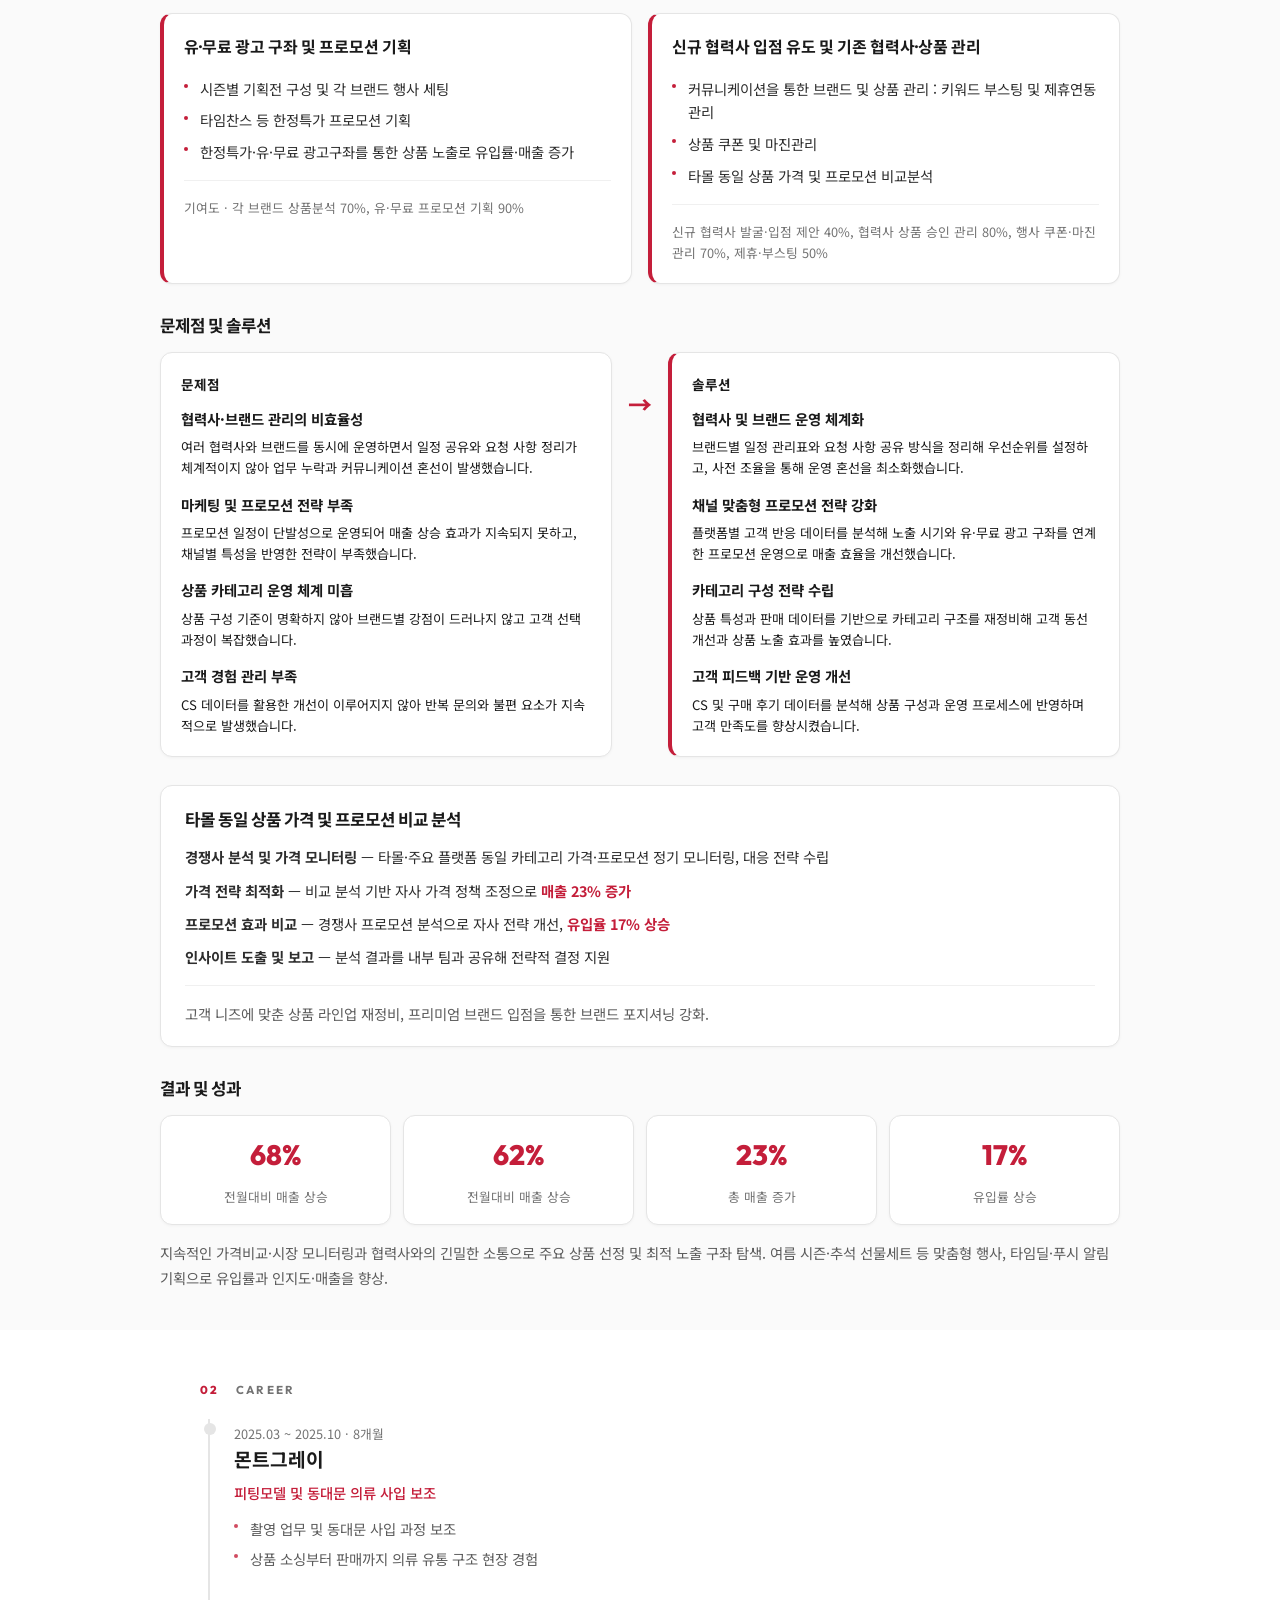
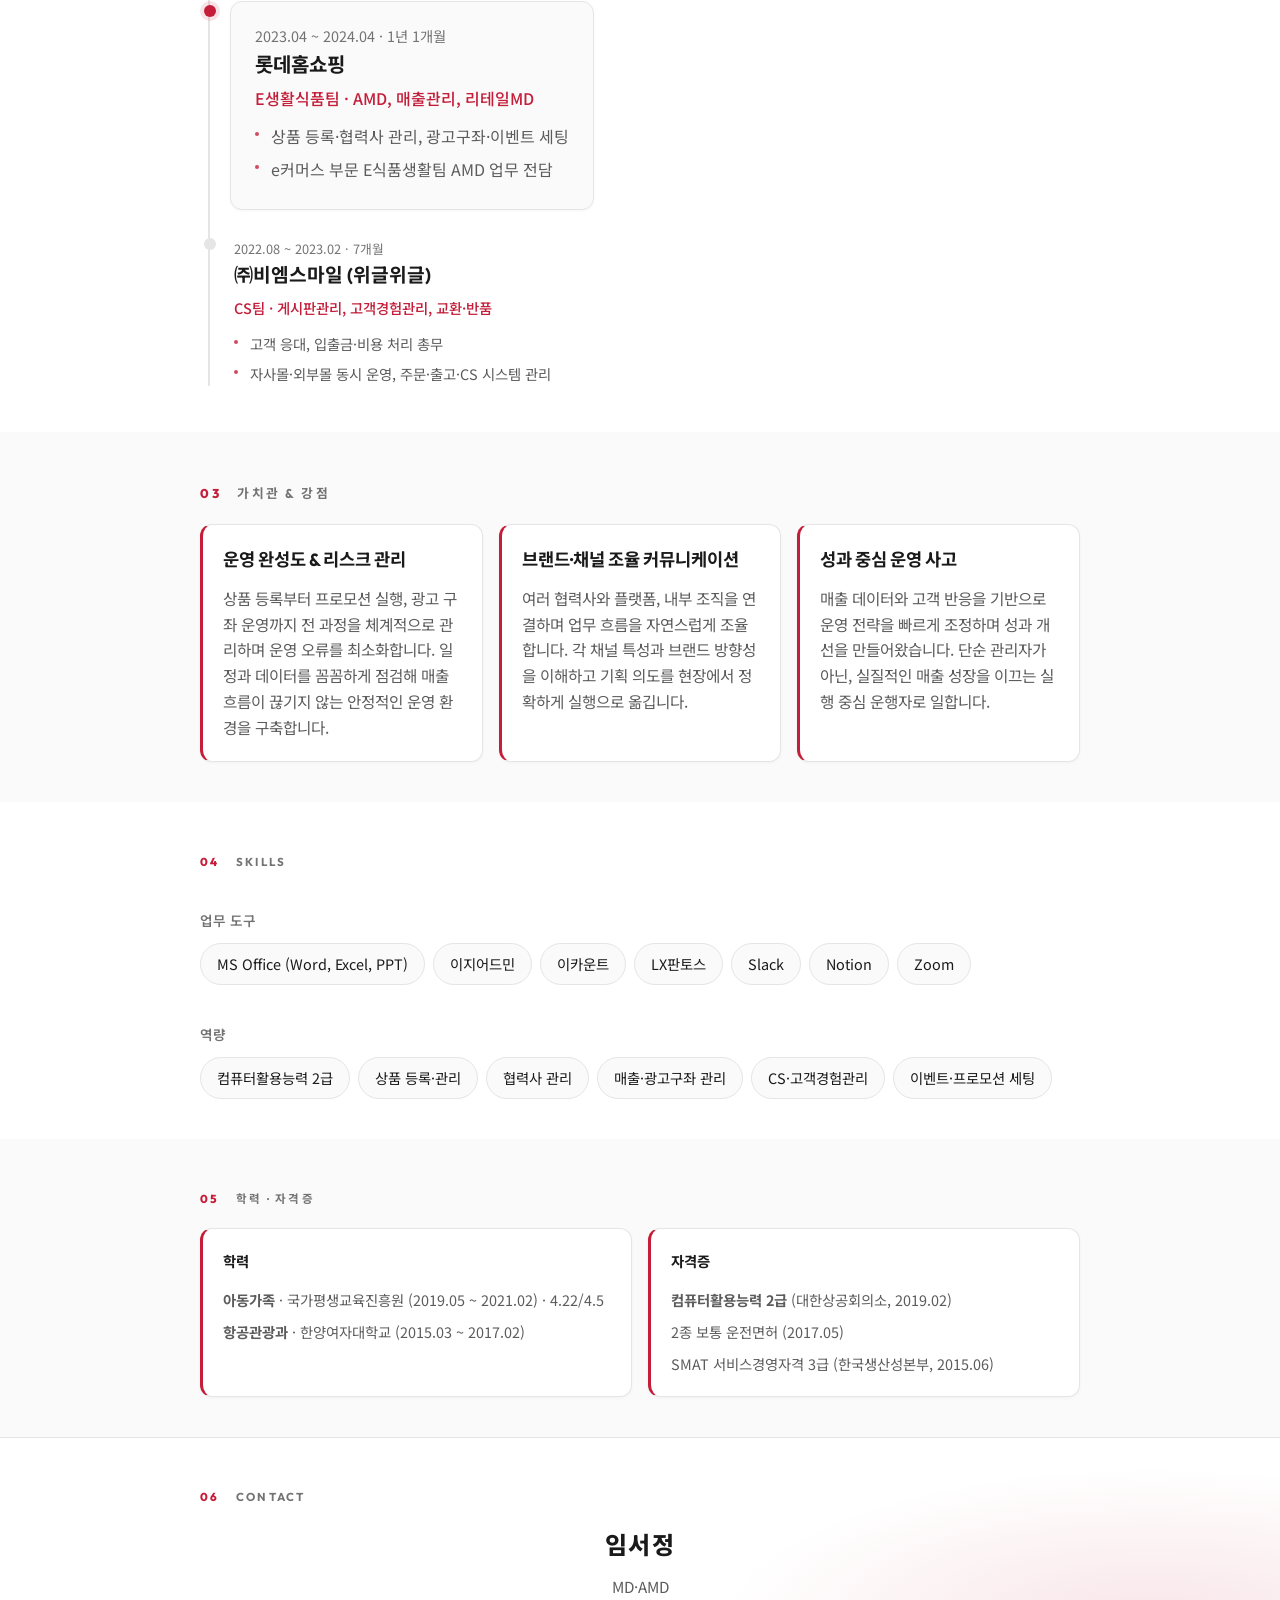
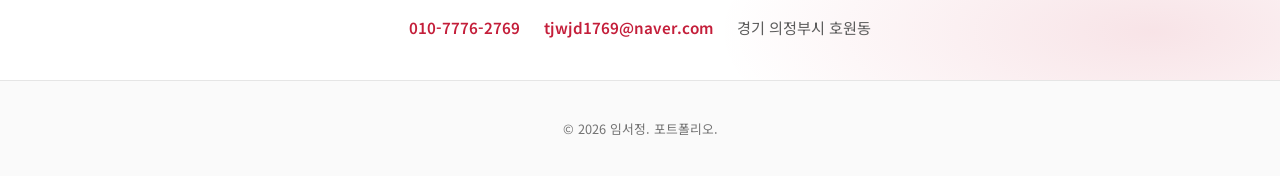
==== commit f3e97847: "내용수정" ====
--- a/index.html
+++ b/index.html
@@ -3,7 +3,7 @@
 <head>
   <meta charset="UTF-8" />
   <meta name="viewport" content="width=device-width, initial-scale=1.0" />
-  <title>임서정 | AMD 포트폴리오</title>
+  <title>임서정 | 포트폴리오</title>
   <link rel="icon" href="favicon.svg" type="image/svg+xml">
   <link rel="preconnect" href="https://fonts.googleapis.com" />
   <link rel="preconnect" href="https://fonts.gstatic.com" crossorigin />
@@ -264,15 +264,19 @@
           <div class="skill-group">
             <h4>업무 도구</h4>
             <ul class="skill-tags">
-              <li>Microsoft Office</li>
+              <li>MS Office (Word, Excel, PPT)</li>
+              <li>이지어드민</li>
+              <li>이카운트</li>
+              <li>LX판토스</li>
               <li>Slack</li>
-              <li>워드프레스</li>
-              <li>컴퓨터활용능력 2급</li>
+              <li>Notion</li>
+              <li>Zoom</li>
             </ul>
           </div>
           <div class="skill-group">
             <h4>역량</h4>
             <ul class="skill-tags">
+              <li>컴퓨터활용능력 2급</li>
               <li>상품 등록·관리</li>
               <li>협력사 관리</li>
               <li>매출·광고구좌 관리</li>
@@ -313,7 +317,7 @@
         <h2 class="section-title"><span class="section-title-num">06</span> Contact</h2>
         <div class="contact-inner">
           <p class="contact-name">임서정</p>
-          <p class="contact-detail">희망직무 <strong>MD, AMD</strong></p>
+          <p class="contact-detail">MD·AMD</p>
           <ul class="contact-links">
             <li><a href="tel:010-7776-2769">010-7776-2769</a></li>
             <li><a href="mailto:tjwjd1769@naver.com">tjwjd1769@naver.com</a></li>
@@ -325,7 +329,7 @@
   </main>
 
   <footer class="footer">
-    <p>© 2026 임서정. AMD 포트폴리오.</p>
+    <p>© 2026 임서정. 포트폴리오.</p>
   </footer>
 
   <script src="script.js"></script>
--- a/style.css
+++ b/style.css
@@ -125,7 +125,7 @@
   display: flex;
   flex-direction: column;
   justify-content: center;
-  padding: 5rem 1.5rem 4rem;
+  padding: 3.5rem 1.5rem 2.5rem;
   position: relative;
   z-index: 1;
   background: linear-gradient(180deg, var(--white) 0%, var(--cream) 100%);
@@ -144,7 +144,7 @@
   flex-direction: row;
   align-items: center;
   justify-content: flex-start;
-  gap: 3rem;
+  gap: 2rem;
   max-width: 1000px;
   margin: 0 auto;
   width: 100%;
@@ -190,7 +190,7 @@
   font-weight: 800;
   line-height: 1.28;
   color: var(--black);
-  margin: 0 0 1.25rem;
+  margin: 0 0 0.9rem;
   letter-spacing: -0.02em;
 }
 .no-break { white-space: nowrap; }
@@ -198,7 +198,7 @@
 .hero-desc {
   font-size: 1rem;
   color: var(--gray-600);
-  margin: 0 0 2rem;
+  margin: 0 0 1.25rem;
 }
 .btn-primary {
   display: inline-block;
@@ -245,7 +245,7 @@
 
 /* ===== Section common ===== */
 .section {
-  padding: 4.5rem 1.5rem;
+  padding: 2.5rem 1.5rem;
   position: relative;
   z-index: 1;
 }
@@ -260,7 +260,7 @@
   letter-spacing: 0.2em;
   text-transform: uppercase;
   color: var(--gray-500);
-  margin-bottom: 2rem;
+  margin-bottom: 1.25rem;
   display: flex;
   align-items: center;
   gap: 1rem;
@@ -273,14 +273,14 @@
 /* ===== About ===== */
 .about { background: var(--white); }
 .about .container { max-width: 880px; }
-.about-grid { display: grid; gap: 2.5rem; }
+.about-grid { display: grid; gap: 1.5rem; }
 .about-lead {
   font-size: 1.1rem;
   color: var(--black);
   margin-bottom: 1.25rem;
 }
 .about-text p {
-  margin: 0 0 1rem;
+  margin: 0 0 0.75rem;
   color: var(--gray-600);
 }
 .about-text p:last-child { margin-bottom: 0; }
@@ -291,7 +291,7 @@
   gap: 1rem;
 }
 .highlight-card {
-  padding: 1.5rem;
+  padding: 1.25rem;
   background: var(--cream);
   border-radius: var(--radius);
   border: 1px solid var(--gray-200);
@@ -320,14 +320,14 @@
 .lotte {
   background: var(--cream);
   color: var(--black);
-  padding: 5rem 1.5rem;
+  padding: 2.5rem 1.5rem;
 }
 .lotte-wrap {
   max-width: 960px;
   margin: 0 auto;
 }
 .lotte-header {
-  margin-bottom: 1.5rem;
+  margin-bottom: 1rem;
 }
 .lotte-title {
   font-family: var(--font-display);
@@ -354,19 +354,19 @@
 .lotte-lead {
   font-size: 1.05rem;
   color: var(--gray-600);
-  margin-bottom: 2.5rem;
-  padding-bottom: 2rem;
+  margin-bottom: 1.5rem;
+  padding-bottom: 1.25rem;
   border-bottom: 2px solid var(--gray-200);
 }
 
 .lotte-blocks {
   display: grid;
   grid-template-columns: repeat(2, 1fr);
-  gap: 1.5rem;
-  margin-bottom: 3rem;
+  gap: 1rem;
+  margin-bottom: 1.75rem;
 }
 .lotte-block {
-  padding: 1.75rem;
+  padding: 1.25rem;
   background: var(--white);
   border-radius: var(--radius);
   border: 1px solid var(--gray-200);
@@ -410,14 +410,14 @@
 }
 
 .lotte-problem {
-  margin-bottom: 3rem;
+  margin-bottom: 1.75rem;
 }
 .lotte-section-head {
   font-family: var(--font-display);
   font-size: 1.05rem;
   font-weight: 700;
   color: var(--black);
-  margin: 0 0 1.25rem;
+  margin: 0 0 0.75rem;
 }
 .problem-grid {
   display: grid;
@@ -426,7 +426,7 @@
   align-items: start;
 }
 .problem-col {
-  padding: 1.5rem;
+  padding: 1.25rem;
   background: var(--white);
   border-radius: var(--radius);
   border: 1px solid var(--gray-200);
@@ -445,7 +445,7 @@
   margin-bottom: 0.4rem;
 }
 .problem-detail-item {
-  margin-bottom: 1.25rem;
+  margin-bottom: 0.9rem;
 }
 .problem-detail-item:last-child { margin-bottom: 0; }
 .problem-detail-title {
@@ -471,8 +471,8 @@
 }
 
 .lotte-analysis {
-  margin-bottom: 3rem;
-  padding: 1.75rem 2rem;
+  margin-bottom: 1.75rem;
+  padding: 1.25rem 1.5rem;
   background: var(--white);
   color: var(--black);
   border-radius: var(--radius);
@@ -503,11 +503,11 @@
 .results-stats {
   display: grid;
   grid-template-columns: repeat(4, 1fr);
-  gap: 1rem;
-  margin-bottom: 1.5rem;
+  gap: 0.75rem;
+  margin-bottom: 1rem;
 }
 .stat-item {
-  padding: 1.25rem;
+  padding: 1rem;
   background: var(--white);
   border-radius: var(--radius);
   border: 1px solid var(--gray-200);
@@ -548,7 +548,7 @@
 }
 .timeline-item {
   position: relative;
-  padding-bottom: 2.5rem;
+  padding-bottom: 1.5rem;
 }
 .timeline-item:last-child { padding-bottom: 0; }
 .timeline-marker {
@@ -611,7 +611,7 @@
   background: var(--cream);
   border: 1px solid var(--gray-200);
   border-radius: var(--radius);
-  padding: 1.5rem 1.75rem;
+  padding: 1.25rem 1.5rem;
   margin-left: -0.25rem;
   box-shadow: var(--shadow-sm);
   width: fit-content;
@@ -639,10 +639,10 @@
 .value-cards {
   display: grid;
   grid-template-columns: repeat(3, 1fr);
-  gap: 1.5rem;
+  gap: 1rem;
 }
 .value-card {
-  padding: 1.75rem;
+  padding: 1.25rem;
   background: var(--white);
   border-radius: var(--radius);
   border: 1px solid var(--gray-200);
@@ -673,7 +673,7 @@
 /* ===== Skills ===== */
 .skills { background: var(--white); }
 .skills .section-title { color: var(--gray-500); }
-.skills-wrap { display: flex; flex-direction: column; gap: 2rem; }
+.skills-wrap { display: flex; flex-direction: column; gap: 1.25rem; }
 .skill-group h4 {
   font-size: 0.85rem;
   font-weight: 600;
@@ -706,10 +706,10 @@
 .edu-grid {
   display: grid;
   grid-template-columns: repeat(2, 1fr);
-  gap: 1.5rem;
+  gap: 1rem;
 }
 .edu-card {
-  padding: 1.75rem;
+  padding: 1.25rem;
   background: var(--white);
   border-radius: var(--radius);
   border: 1px solid var(--gray-200);
@@ -760,7 +760,7 @@
 .contact-detail {
   font-size: 0.95rem;
   color: var(--gray-600);
-  margin: 0 0 1.5rem;
+  margin: 0 0 1rem;
 }
 .contact-links {
   display: flex;
@@ -808,7 +808,7 @@
   .hero-wrap { flex-direction: column; gap: 1.5rem; text-align: center; }
   .hero-wrap .hero-label { justify-content: center; }
   .hero-photo { width: 220px; }
-  .hero { padding: 4rem 1.25rem 3rem; }
+  .hero { padding: 2.5rem 1.25rem 2rem; }
   .lotte-blocks { grid-template-columns: 1fr; }
   .problem-grid { grid-template-columns: 1fr; }
   .problem-arrow { display: none; }
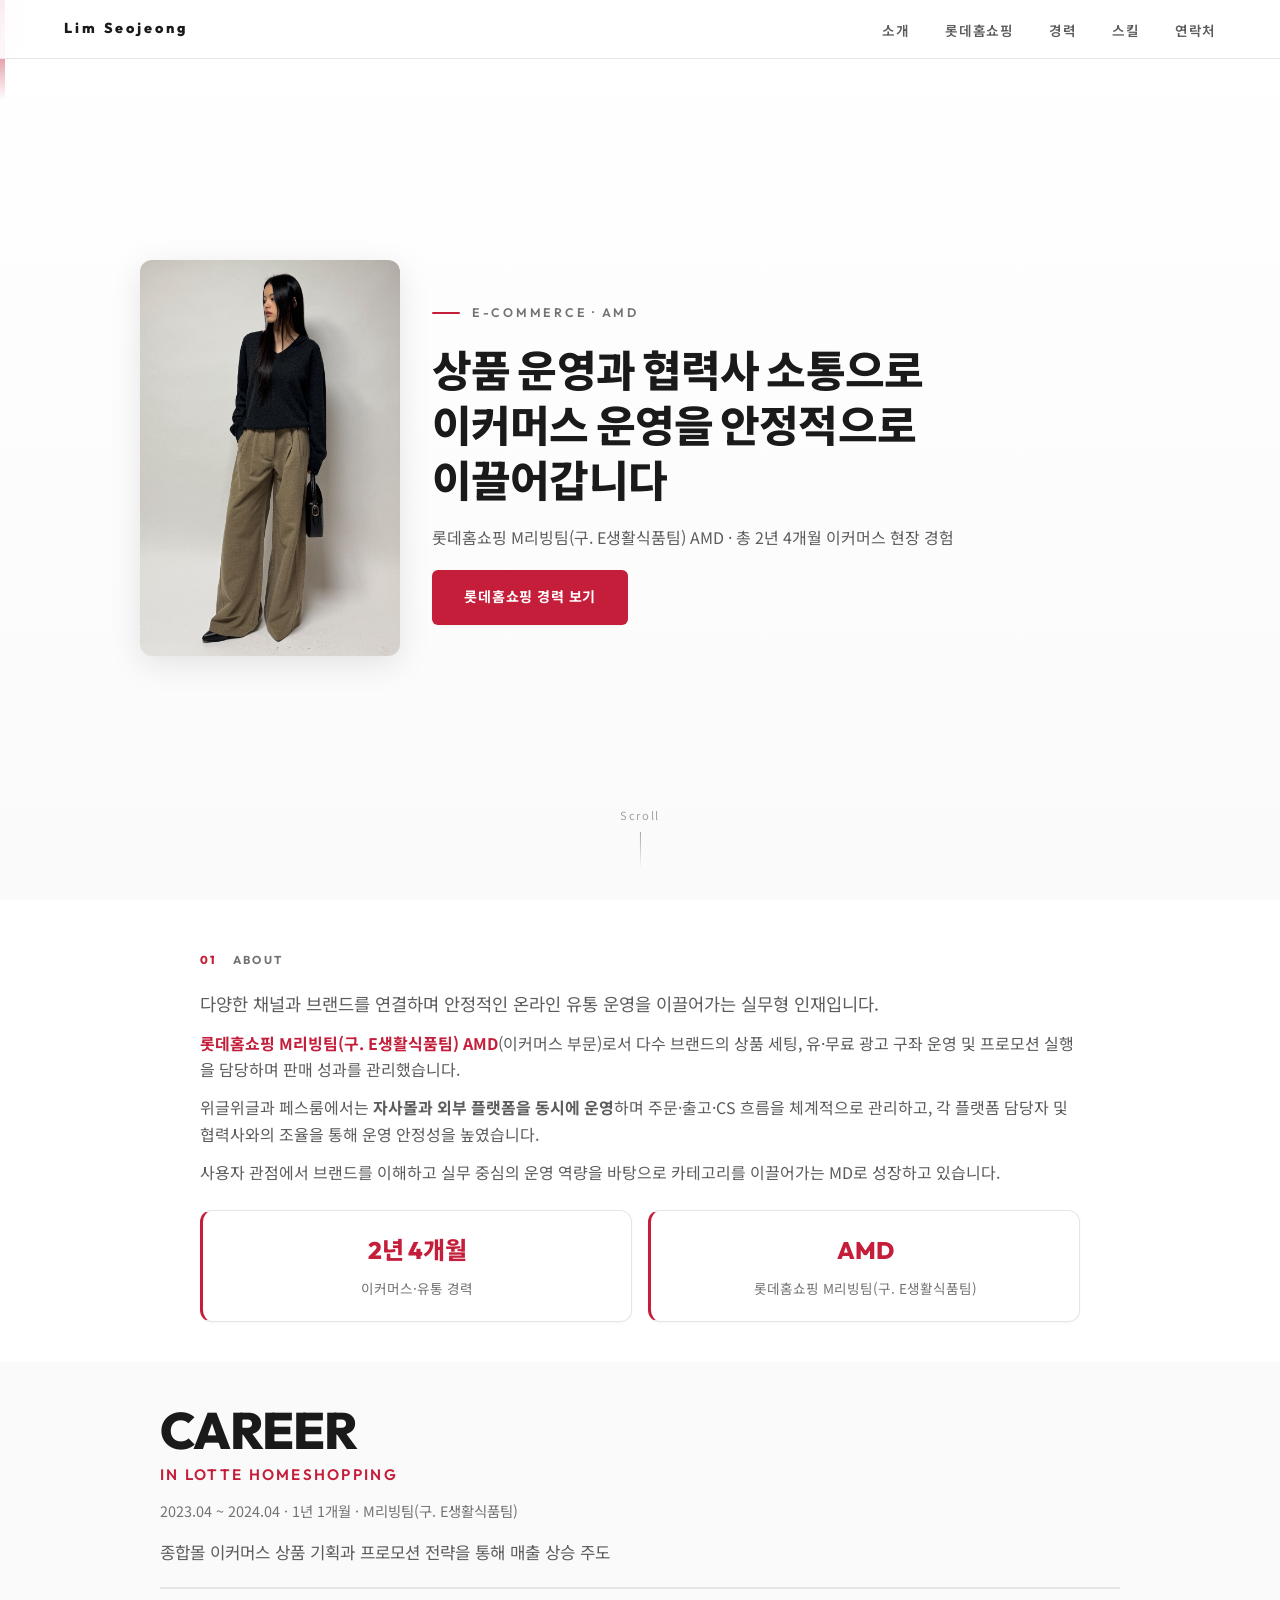
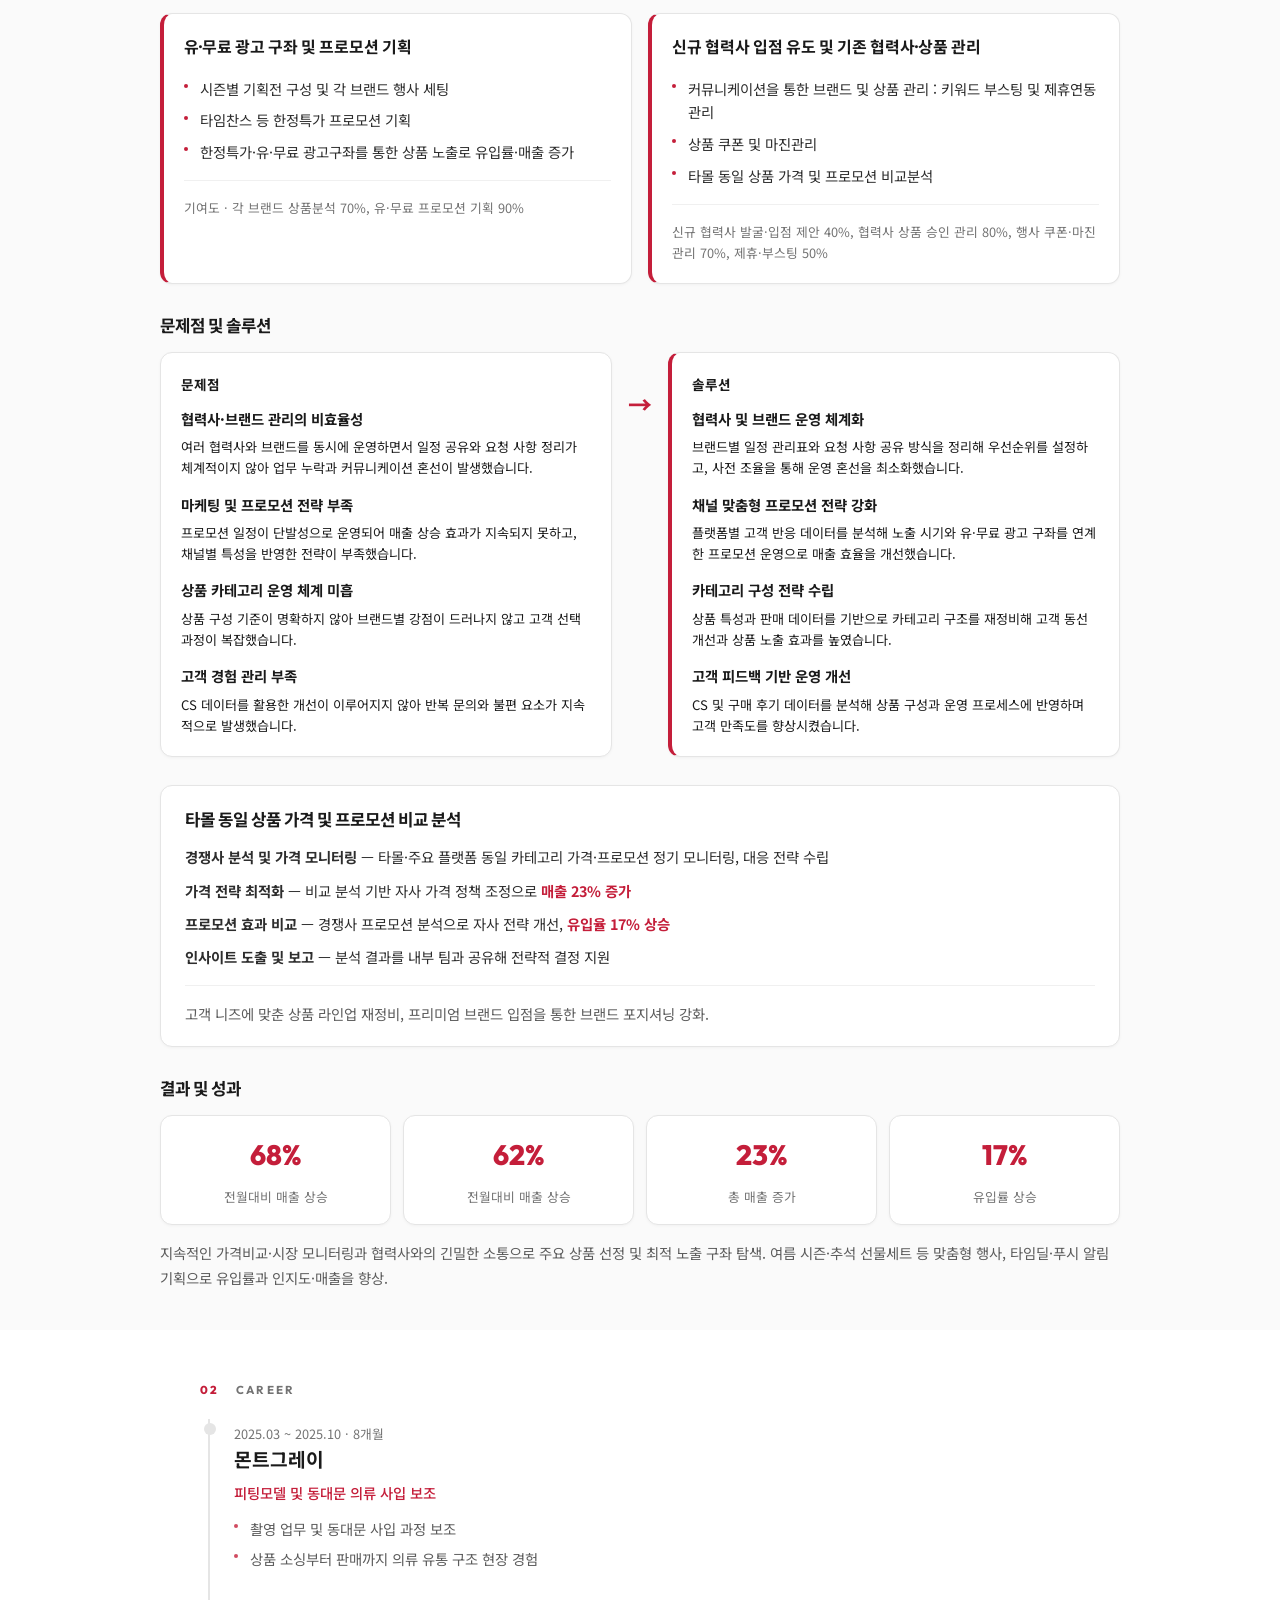
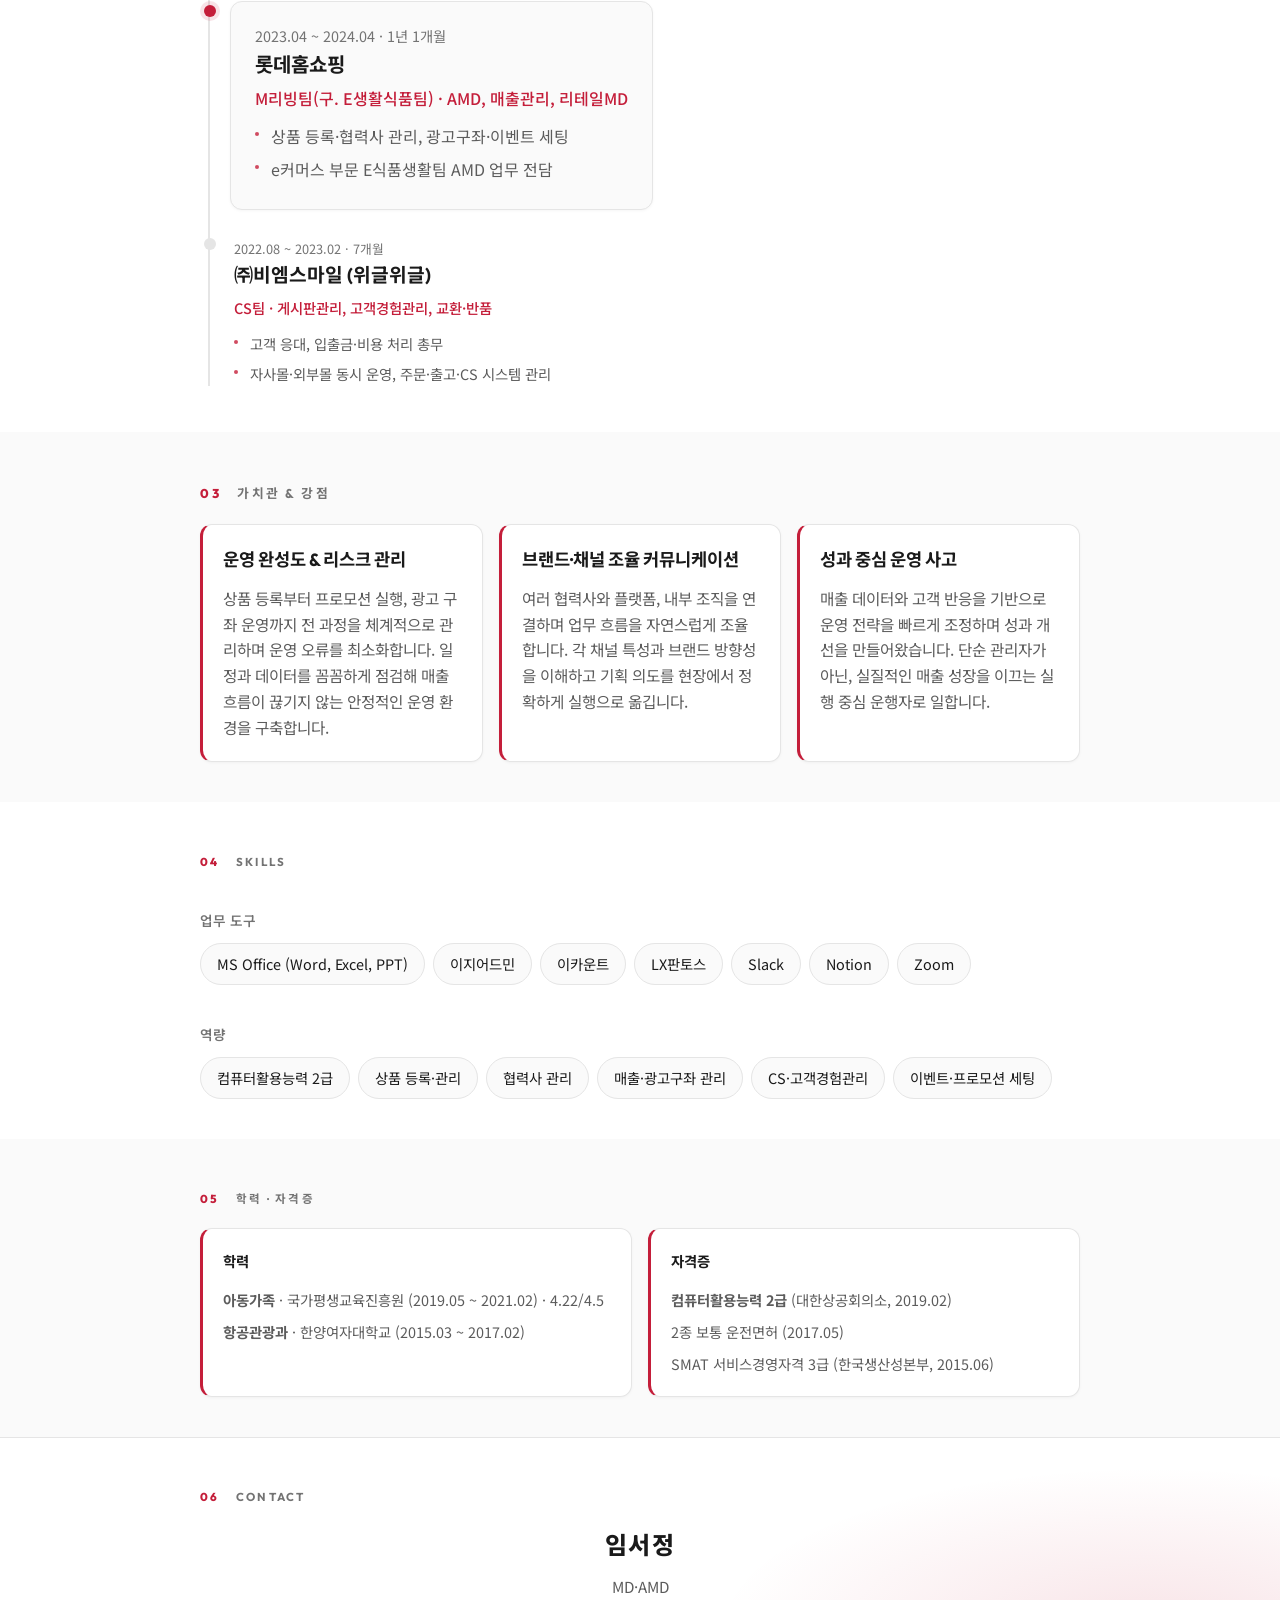
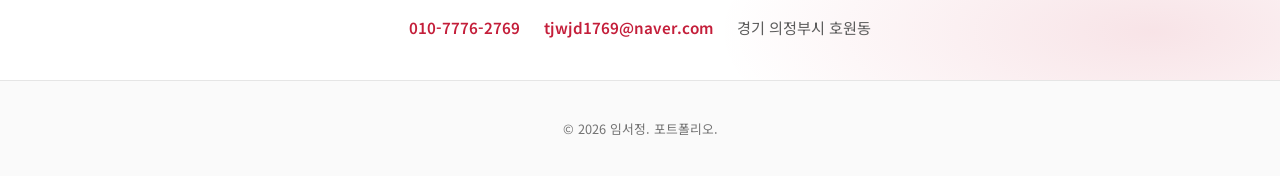
==== commit e2db96e9: "업무 도구 정리, 포트폴리오 문구 수정, 가치관·연락처 문구 정리 Co-authored-by: Cursor <cursoragent@cursor.com>" ====
--- a/index.html
+++ b/index.html
@@ -39,7 +39,7 @@
         <div class="hero-inner">
           <p class="hero-label"><span class="hero-label-line"></span> E-Commerce · AMD</p>
           <h1 class="hero-title">상품 운영과 협력사 소통으로<br />이커머스 운영을 안정적으로 <span class="no-break">이끌어갑니다</span></h1>
-          <p class="hero-desc">롯데홈쇼핑 E생활식품팀 AMD · 총 2년 4개월 이커머스 현장 경험</p>
+          <p class="hero-desc">롯데홈쇼핑 M리빙팀(구. E생활식품팀) AMD · 총 2년 4개월 이커머스 현장 경험</p>
           <a href="#lotte" class="btn-primary">롯데홈쇼핑 경력 보기</a>
         </div>
       </div>
@@ -58,7 +58,7 @@
               다양한 채널과 브랜드를 연결하며 안정적인 온라인 유통 운영을 이끌어가는 실무형 인재입니다.
             </p>
             <p>
-              <strong class="text-red">롯데홈쇼핑 e생활식품팀 AMD</strong>(이커머스 부문)로서 다수 브랜드의 상품 세팅, 유·무료 광고 구좌 운영 및 프로모션 실행을 담당하며 판매 성과를 관리했습니다.
+              <strong class="text-red">롯데홈쇼핑 M리빙팀(구. E생활식품팀) AMD</strong>(이커머스 부문)로서 다수 브랜드의 상품 세팅, 유·무료 광고 구좌 운영 및 프로모션 실행을 담당하며 판매 성과를 관리했습니다.
             </p>
             <p>
               위글위글과 페스룸에서는 <strong>자사몰과 외부 플랫폼을 동시에 운영</strong>하며 주문·출고·CS 흐름을 체계적으로 관리하고, 각 플랫폼 담당자 및 협력사와의 조율을 통해 운영 안정성을 높였습니다.
@@ -74,7 +74,7 @@
             </div>
             <div class="highlight-card amd-card">
               <span class="highlight-num">AMD</span>
-              <span class="highlight-label">롯데홈쇼핑 E생활식품팀</span>
+              <span class="highlight-label">롯데홈쇼핑 M리빙팀(구. E생활식품팀)</span>
             </div>
           </div>
         </div>
@@ -87,7 +87,7 @@
         <div class="lotte-header">
           <h2 class="lotte-title">CAREER</h2>
           <p class="lotte-sub">IN LOTTE HOMESHOPPING</p>
-          <p class="lotte-meta">2023.04 ~ 2024.04 · 1년 1개월 · E생활식품팀 (생활파트)</p>
+          <p class="lotte-meta">2023.04 ~ 2024.04 · 1년 1개월 · M리빙팀(구. E생활식품팀)</p>
         </div>
         <p class="lotte-lead">종합몰 이커머스 상품 기획과 프로모션 전략을 통해 매출 상승 주도</p>
 
@@ -214,7 +214,7 @@
             <div class="timeline-content">
               <span class="timeline-period">2023.04 ~ 2024.04 · 1년 1개월</span>
               <h3 class="timeline-company">롯데홈쇼핑</h3>
-              <p class="timeline-role">E생활식품팀 · AMD, 매출관리, 리테일MD</p>
+              <p class="timeline-role">M리빙팀(구. E생활식품팀) · AMD, 매출관리, 리테일MD</p>
               <ul class="timeline-desc">
                 <li>상품 등록·협력사 관리, 광고구좌·이벤트 세팅</li>
                 <li>e커머스 부문 E식품생활팀 AMD 업무 전담</li>
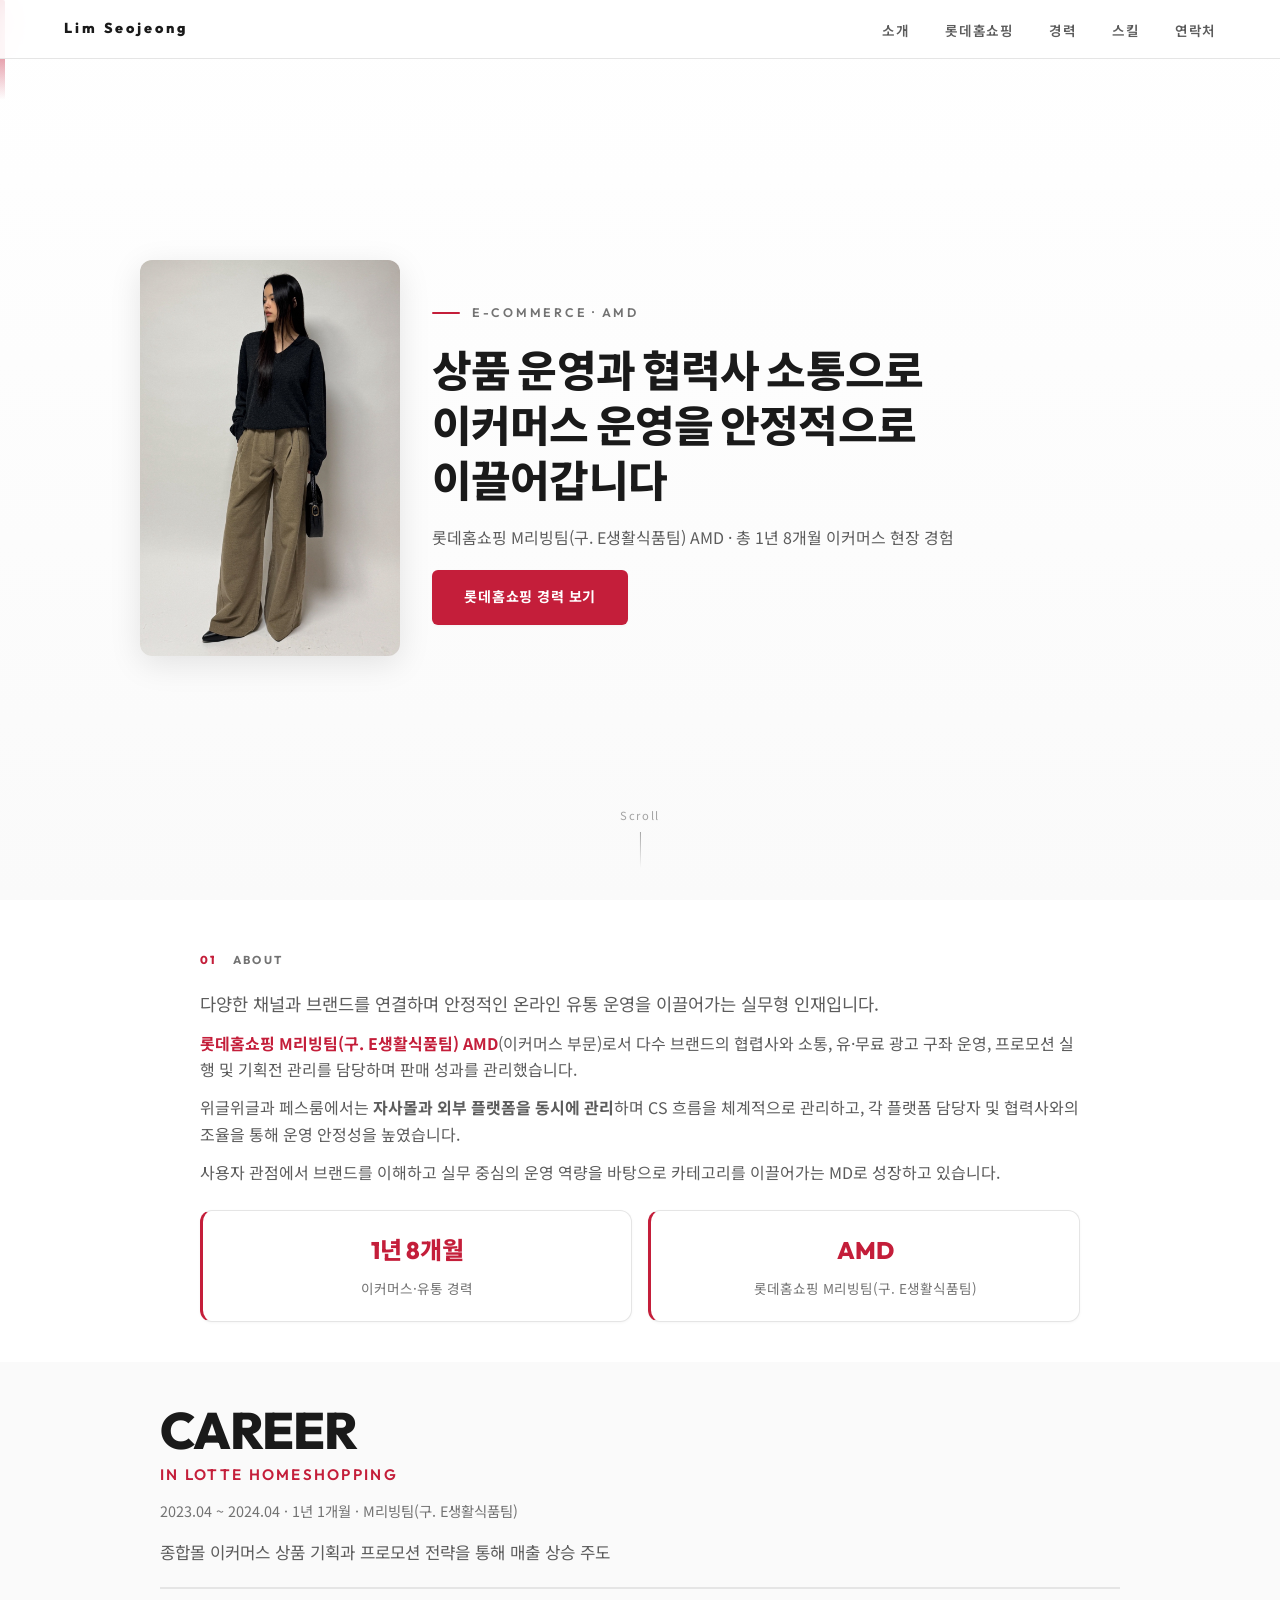
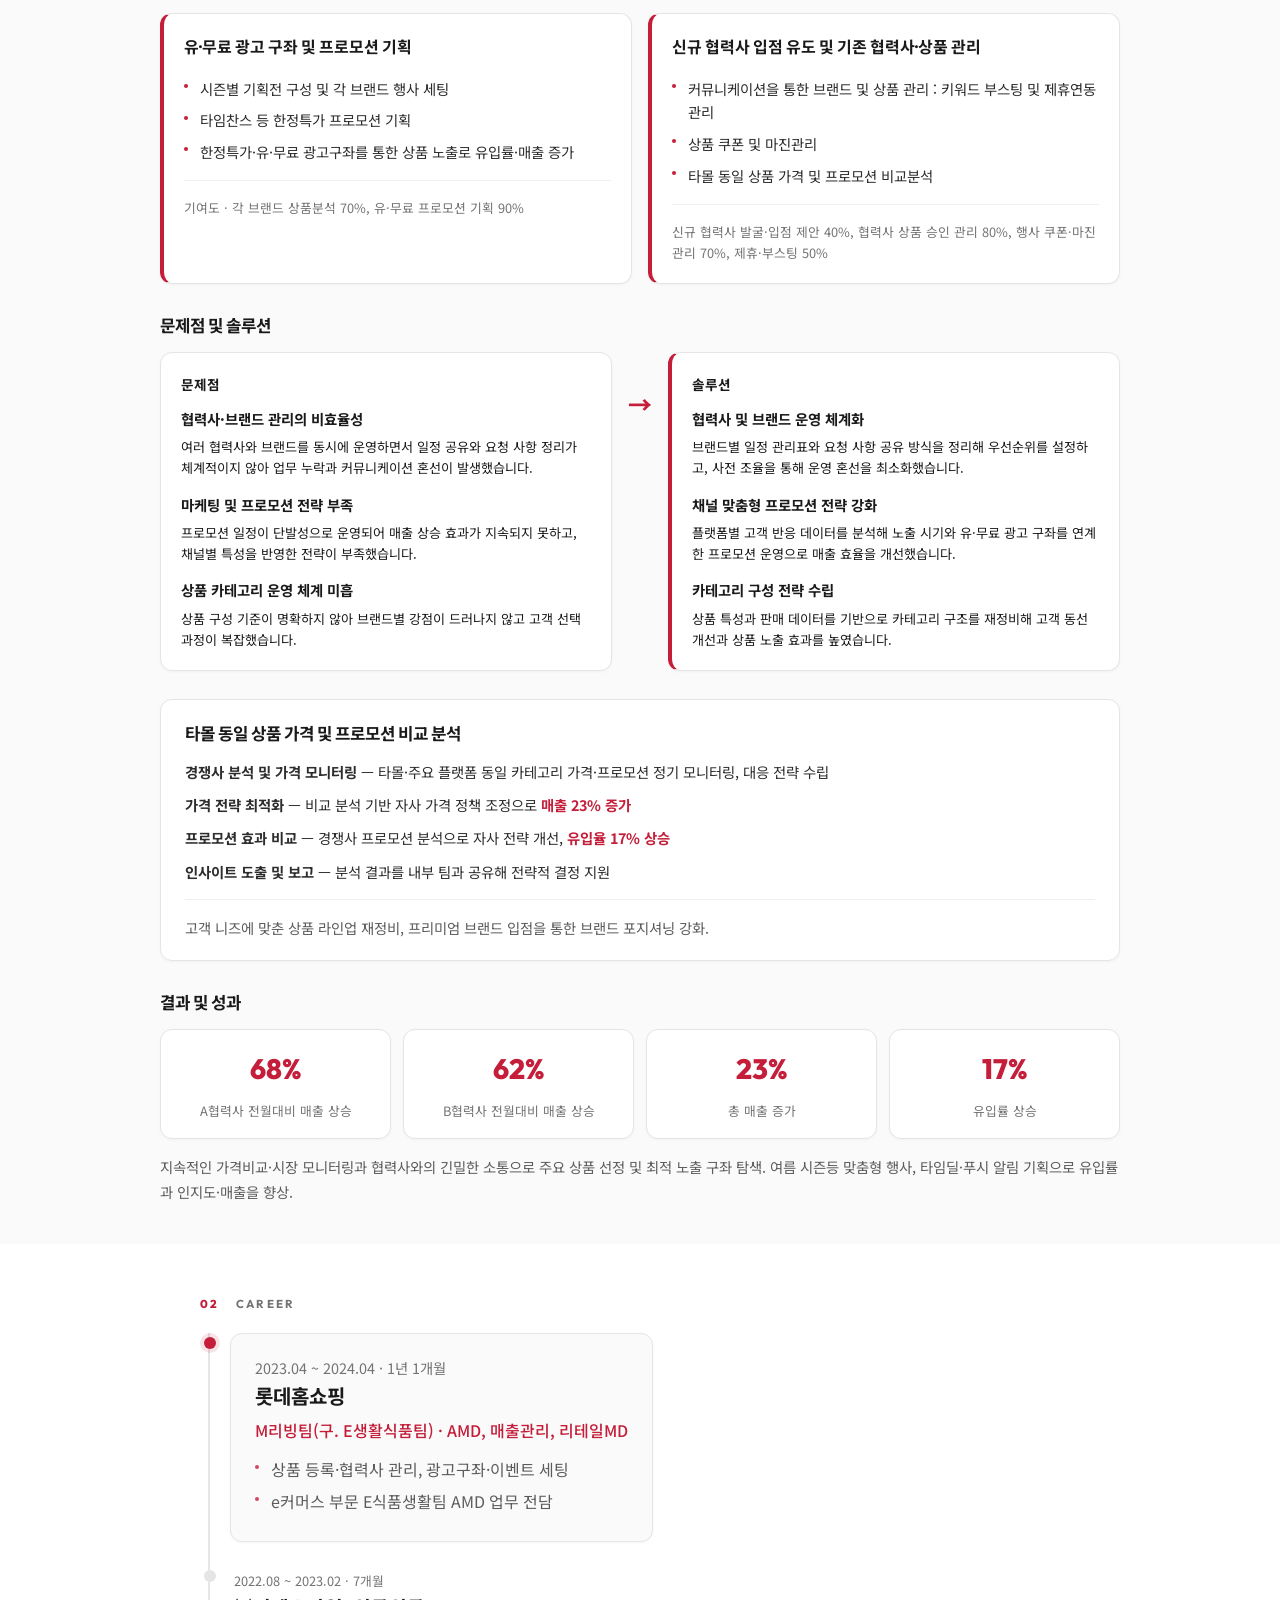
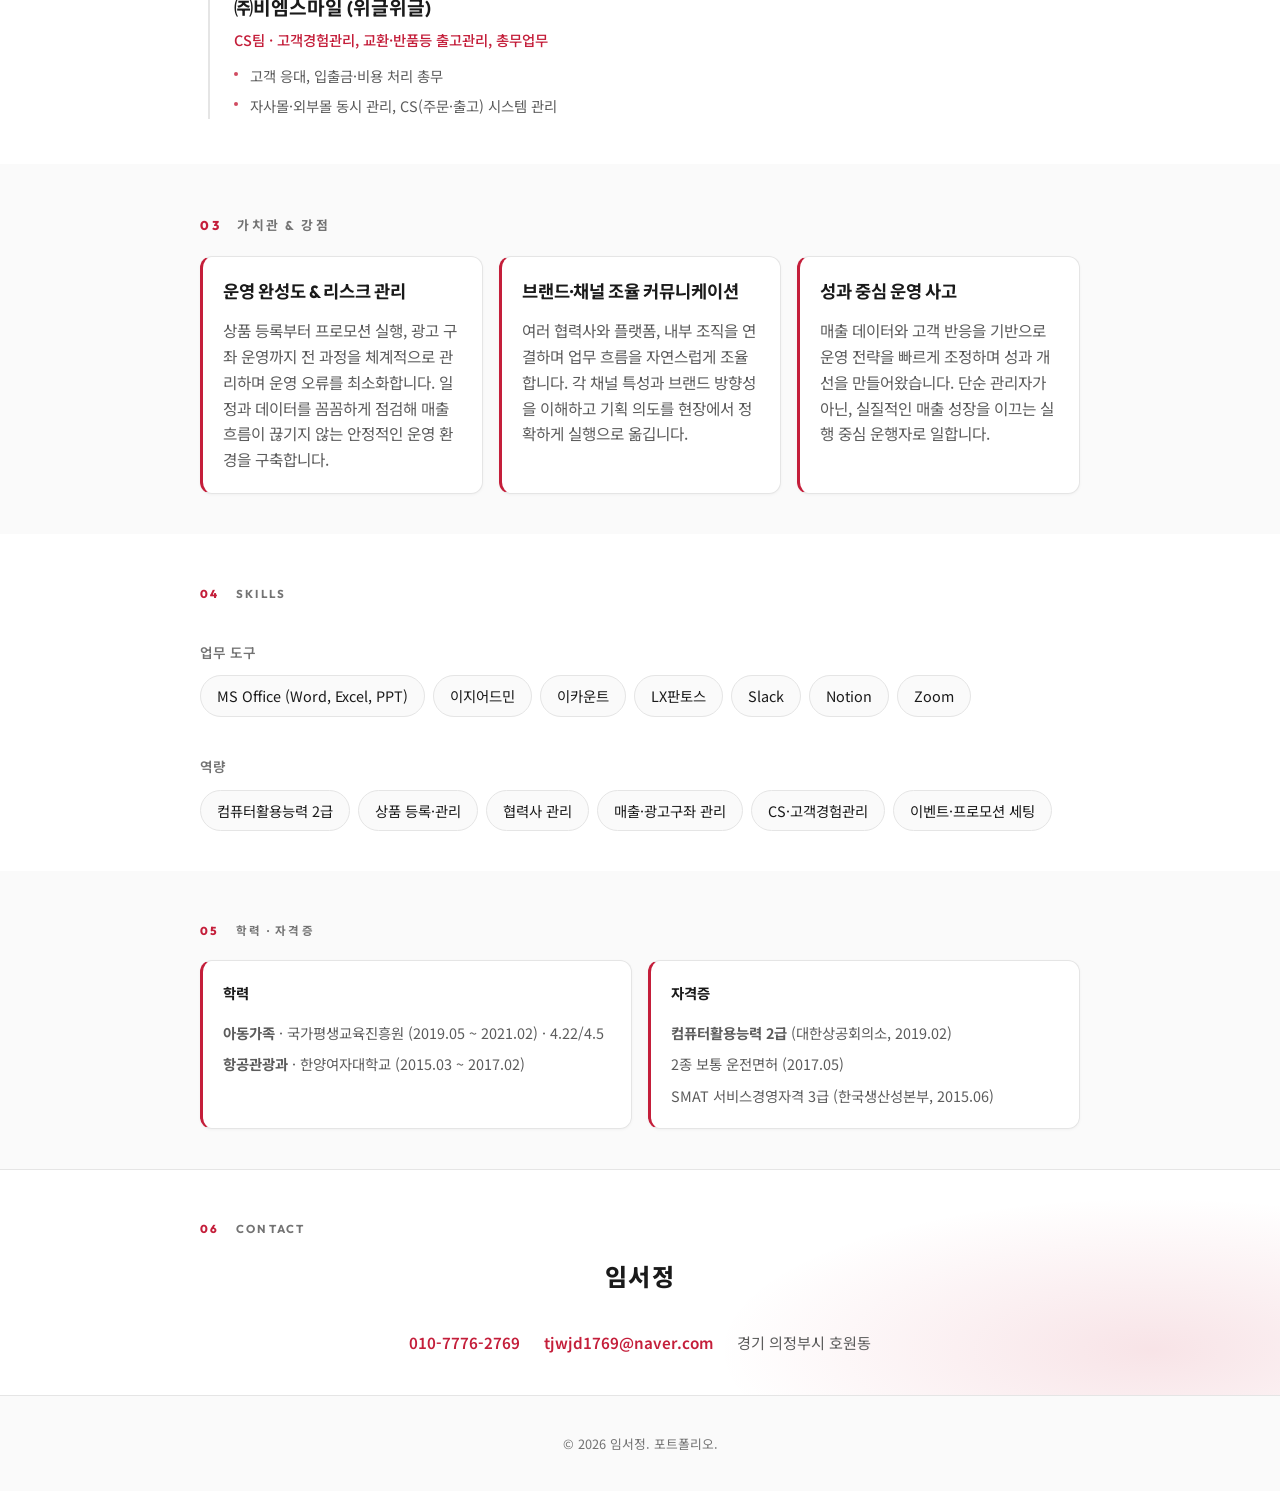
==== commit f2bfd23b: "amd, md, hr 내용 추가" ====
--- a/index.html
+++ b/index.html
@@ -2,336 +2,11 @@
 <html lang="ko">
 <head>
   <meta charset="UTF-8" />
-  <meta name="viewport" content="width=device-width, initial-scale=1.0" />
+  <meta http-equiv="refresh" content="0; url=amd.html" />
   <title>임서정 | 포트폴리오</title>
-  <link rel="icon" href="favicon.svg" type="image/svg+xml">
-  <link rel="preconnect" href="https://fonts.googleapis.com" />
-  <link rel="preconnect" href="https://fonts.gstatic.com" crossorigin />
-  <link href="https://fonts.googleapis.com/css2?family=Noto+Sans+KR:wght@300;400;500;600;700;800&family=Outfit:wght@400;500;600;700;800&display=swap" rel="stylesheet" />
-  <link rel="stylesheet" href="style.css" />
+  <script>window.location.replace("amd.html");</script>
 </head>
 <body>
-  <div class="geo-bg" aria-hidden="true"></div>
-
-  <header class="header">
-    <nav class="nav">
-      <a href="#hero" class="logo">Lim Seojeong</a>
-      <ul class="nav-links">
-        <li><a href="#about">소개</a></li>
-        <li><a href="#lotte">롯데홈쇼핑</a></li>
-        <li><a href="#career">경력</a></li>
-        <li><a href="#skills">스킬</a></li>
-        <li><a href="#contact">연락처</a></li>
-      </ul>
-      <button class="nav-toggle" aria-label="메뉴 열기">
-        <span></span><span></span><span></span>
-      </button>
-    </nav>
-  </header>
-
-  <main>
-    <section id="hero" class="hero">
-      <div class="hero-accent"></div>
-      <div class="hero-wrap">
-        <div class="hero-photo">
-          <img src="profile.png" alt="임서정" />
-        </div>
-        <div class="hero-inner">
-          <p class="hero-label"><span class="hero-label-line"></span> E-Commerce · AMD</p>
-          <h1 class="hero-title">상품 운영과 협력사 소통으로<br />이커머스 운영을 안정적으로 <span class="no-break">이끌어갑니다</span></h1>
-          <p class="hero-desc">롯데홈쇼핑 M리빙팀(구. E생활식품팀) AMD · 총 2년 4개월 이커머스 현장 경험</p>
-          <a href="#lotte" class="btn-primary">롯데홈쇼핑 경력 보기</a>
-        </div>
-      </div>
-      <div class="hero-scroll">
-        <span>Scroll</span>
-        <div class="scroll-line"></div>
-      </div>
-    </section>
-
-    <section id="about" class="section about">
-      <div class="container">
-        <h2 class="section-title"><span class="section-title-num">01</span> About</h2>
-        <div class="about-grid">
-          <div class="about-text">
-            <p class="about-lead">
-              다양한 채널과 브랜드를 연결하며 안정적인 온라인 유통 운영을 이끌어가는 실무형 인재입니다.
-            </p>
-            <p>
-              <strong class="text-red">롯데홈쇼핑 M리빙팀(구. E생활식품팀) AMD</strong>(이커머스 부문)로서 다수 브랜드의 상품 세팅, 유·무료 광고 구좌 운영 및 프로모션 실행을 담당하며 판매 성과를 관리했습니다.
-            </p>
-            <p>
-              위글위글과 페스룸에서는 <strong>자사몰과 외부 플랫폼을 동시에 운영</strong>하며 주문·출고·CS 흐름을 체계적으로 관리하고, 각 플랫폼 담당자 및 협력사와의 조율을 통해 운영 안정성을 높였습니다.
-            </p>
-            <p>
-              사용자 관점에서 브랜드를 이해하고 실무 중심의 운영 역량을 바탕으로 카테고리를 이끌어가는 MD로 성장하고 있습니다.
-            </p>
-          </div>
-          <div class="about-highlight">
-            <div class="highlight-card amd-card">
-              <span class="highlight-num">2년 4개월</span>
-              <span class="highlight-label">이커머스·유통 경력</span>
-            </div>
-            <div class="highlight-card amd-card">
-              <span class="highlight-num">AMD</span>
-              <span class="highlight-label">롯데홈쇼핑 M리빙팀(구. E생활식품팀)</span>
-            </div>
-          </div>
-        </div>
-      </div>
-    </section>
-
-    <!-- 롯데홈쇼핑 전용 섹션 -->
-    <section id="lotte" class="section lotte">
-      <div class="lotte-wrap">
-        <div class="lotte-header">
-          <h2 class="lotte-title">CAREER</h2>
-          <p class="lotte-sub">IN LOTTE HOMESHOPPING</p>
-          <p class="lotte-meta">2023.04 ~ 2024.04 · 1년 1개월 · M리빙팀(구. E생활식품팀)</p>
-        </div>
-        <p class="lotte-lead">종합몰 이커머스 상품 기획과 프로모션 전략을 통해 매출 상승 주도</p>
-
-        <div class="lotte-blocks">
-          <div class="lotte-block">
-            <h3>유·무료 광고 구좌 및 프로모션 기획</h3>
-            <ul>
-              <li>시즌별 기획전 구성 및 각 브랜드 행사 세팅</li>
-              <li>타임찬스 등 한정특가 프로모션 기획</li>
-              <li>한정특가·유·무료 광고구좌를 통한 상품 노출로 유입률·매출 증가</li>
-            </ul>
-            <div class="lotte-contrib">기여도 · 각 브랜드 상품분석 70%, 유·무료 프로모션 기획 90%</div>
-          </div>
-          <div class="lotte-block">
-            <h3>신규 협력사 입점 유도 및 기존 협력사·상품 관리</h3>
-            <ul>
-              <li>커뮤니케이션을 통한 브랜드 및 상품 관리 : 키워드 부스팅 및 제휴연동관리</li>
-              <li>상품 쿠폰 및 마진관리</li>
-              <li>타몰 동일 상품 가격 및 프로모션 비교분석</li>
-            </ul>
-            <div class="lotte-contrib">신규 협력사 발굴·입점 제안 40%, 협력사 상품 승인 관리 80%, 행사 쿠폰·마진관리 70%, 제휴·부스팅 50%</div>
-          </div>
-        </div>
-
-        <div class="lotte-problem">
-          <h3 class="lotte-section-head">문제점 및 솔루션</h3>
-          <div class="problem-grid">
-            <div class="problem-col">
-              <h4>문제점</h4>
-              <div class="problem-detail-item">
-                <p class="problem-detail-title">협력사·브랜드 관리의 비효율성</p>
-                <p class="problem-detail-desc">여러 협력사와 브랜드를 동시에 운영하면서 일정 공유와 요청 사항 정리가 체계적이지 않아 업무 누락과 커뮤니케이션 혼선이 발생했습니다.</p>
-              </div>
-              <div class="problem-detail-item">
-                <p class="problem-detail-title">마케팅 및 프로모션 전략 부족</p>
-                <p class="problem-detail-desc">프로모션 일정이 단발성으로 운영되어 매출 상승 효과가 지속되지 못하고, 채널별 특성을 반영한 전략이 부족했습니다.</p>
-              </div>
-              <div class="problem-detail-item">
-                <p class="problem-detail-title">상품 카테고리 운영 체계 미흡</p>
-                <p class="problem-detail-desc">상품 구성 기준이 명확하지 않아 브랜드별 강점이 드러나지 않고 고객 선택 과정이 복잡했습니다.</p>
-              </div>
-              <div class="problem-detail-item">
-                <p class="problem-detail-title">고객 경험 관리 부족</p>
-                <p class="problem-detail-desc">CS 데이터를 활용한 개선이 이루어지지 않아 반복 문의와 불편 요소가 지속적으로 발생했습니다.</p>
-              </div>
-            </div>
-            <div class="problem-arrow" aria-hidden="true">→</div>
-            <div class="problem-col solution">
-              <h4>솔루션</h4>
-              <div class="problem-detail-item">
-                <p class="problem-detail-title">협력사 및 브랜드 운영 체계화</p>
-                <p class="problem-detail-desc">브랜드별 일정 관리표와 요청 사항 공유 방식을 정리해 우선순위를 설정하고, 사전 조율을 통해 운영 혼선을 최소화했습니다.</p>
-              </div>
-              <div class="problem-detail-item">
-                <p class="problem-detail-title">채널 맞춤형 프로모션 전략 강화</p>
-                <p class="problem-detail-desc">플랫폼별 고객 반응 데이터를 분석해 노출 시기와 유·무료 광고 구좌를 연계한 프로모션 운영으로 매출 효율을 개선했습니다.</p>
-              </div>
-              <div class="problem-detail-item">
-                <p class="problem-detail-title">카테고리 구성 전략 수립</p>
-                <p class="problem-detail-desc">상품 특성과 판매 데이터를 기반으로 카테고리 구조를 재정비해 고객 동선 개선과 상품 노출 효과를 높였습니다.</p>
-              </div>
-              <div class="problem-detail-item">
-                <p class="problem-detail-title">고객 피드백 기반 운영 개선</p>
-                <p class="problem-detail-desc">CS 및 구매 후기 데이터를 분석해 상품 구성과 운영 프로세스에 반영하며 고객 만족도를 향상시켰습니다.</p>
-              </div>
-            </div>
-          </div>
-        </div>
-
-        <div class="lotte-analysis">
-          <h3 class="lotte-section-head">타몰 동일 상품 가격 및 프로모션 비교 분석</h3>
-          <ul class="analysis-list">
-            <li><strong>경쟁사 분석 및 가격 모니터링</strong> — 타몰·주요 플랫폼 동일 카테고리 가격·프로모션 정기 모니터링, 대응 전략 수립</li>
-            <li><strong>가격 전략 최적화</strong> — 비교 분석 기반 자사 가격 정책 조정으로 <strong class="text-red">매출 23% 증가</strong></li>
-            <li><strong>프로모션 효과 비교</strong> — 경쟁사 프로모션 분석으로 자사 전략 개선, <strong class="text-red">유입율 17% 상승</strong></li>
-            <li><strong>인사이트 도출 및 보고</strong> — 분석 결과를 내부 팀과 공유해 전략적 결정 지원</li>
-          </ul>
-          <p class="lotte-conclusion">고객 니즈에 맞춘 상품 라인업 재정비, 프리미엄 브랜드 입점을 통한 브랜드 포지셔닝 강화.</p>
-        </div>
-
-        <div class="lotte-results">
-          <h3 class="lotte-section-head">결과 및 성과</h3>
-          <div class="results-stats">
-            <div class="stat-item">
-              <span class="stat-value">68%</span>
-              <span class="stat-label">전월대비 매출 상승 </span>
-            </div>
-            <div class="stat-item">
-              <span class="stat-value">62%</span>
-              <span class="stat-label">전월대비 매출 상승 </span>
-            </div>
-            <div class="stat-item">
-              <span class="stat-value">23%</span>
-              <span class="stat-label">총 매출 증가</span>
-            </div>
-            <div class="stat-item">
-              <span class="stat-value">17%</span>
-              <span class="stat-label">유입률 상승</span>
-            </div>
-          </div>
-          <p class="results-desc">지속적인 가격비교·시장 모니터링과 협력사와의 긴밀한 소통으로 주요 상품 선정 및 최적 노출 구좌 탐색. 여름 시즌·추석 선물세트 등 맞춤형 행사, 타임딜·푸시 알림 기획으로 유입률과 인지도·매출을 향상.</p>
-        </div>
-      </div>
-    </section>
-
-    <section id="career" class="section career">
-      <div class="container">
-        <h2 class="section-title"><span class="section-title-num">02</span> Career</h2>
-        <div class="timeline">
-          <article class="timeline-item">
-            <div class="timeline-marker"></div>
-            <div class="timeline-content">
-              <span class="timeline-period">2025.03 ~ 2025.10 · 8개월</span>
-              <h3 class="timeline-company">몬트그레이</h3>
-              <p class="timeline-role">피팅모델 및 동대문 의류 사입 보조</p>
-              <ul class="timeline-desc">
-                <li>촬영 업무 및 동대문 사입 과정 보조</li>
-                <li>상품 소싱부터 판매까지 의류 유통 구조 현장 경험</li>
-              </ul>
-            </div>
-          </article>
-          <article class="timeline-item lotte-item">
-            <div class="timeline-marker"></div>
-            <div class="timeline-content">
-              <span class="timeline-period">2023.04 ~ 2024.04 · 1년 1개월</span>
-              <h3 class="timeline-company">롯데홈쇼핑</h3>
-              <p class="timeline-role">M리빙팀(구. E생활식품팀) · AMD, 매출관리, 리테일MD</p>
-              <ul class="timeline-desc">
-                <li>상품 등록·협력사 관리, 광고구좌·이벤트 세팅</li>
-                <li>e커머스 부문 E식품생활팀 AMD 업무 전담</li>
-              </ul>
-            </div>
-          </article>
-          <article class="timeline-item">
-            <div class="timeline-marker"></div>
-            <div class="timeline-content">
-              <span class="timeline-period">2022.08 ~ 2023.02 · 7개월</span>
-              <h3 class="timeline-company">㈜비엠스마일 (위글위글)</h3>
-              <p class="timeline-role">CS팀 · 게시판관리, 고객경험관리, 교환·반품</p>
-              <ul class="timeline-desc">
-                <li>고객 응대, 입출금·비용 처리 총무</li>
-                <li>자사몰·외부몰 동시 운영, 주문·출고·CS 시스템 관리</li>
-              </ul>
-            </div>
-          </article>
-        </div>
-      </div>
-    </section>
-
-    <section id="value" class="section value">
-      <div class="container">
-        <h2 class="section-title"><span class="section-title-num">03</span> 가치관 & 강점</h2>
-        <div class="value-cards">
-          <div class="value-card amd-card">
-            <h4>운영 완성도 & 리스크 관리</h4>
-            <p>상품 등록부터 프로모션 실행, 광고 구좌 운영까지 전 과정을 체계적으로 관리하며 운영 오류를 최소화합니다. 일정과 데이터를 꼼꼼하게 점검해 매출 흐름이 끊기지 않는 안정적인 운영 환경을 구축합니다.</p>
-          </div>
-          <div class="value-card amd-card">
-            <h4><span class="no-break">브랜드·채널 조율 커뮤니케이션</span></h4>
-            <p>여러 협력사와 플랫폼, 내부 조직을 연결하며 업무 흐름을 자연스럽게 조율합니다. 각 채널 특성과 브랜드 방향성을 이해하고 기획 의도를 현장에서 정확하게 실행으로 옮깁니다.</p>
-          </div>
-          <div class="value-card amd-card">
-            <h4>성과 중심 운영 사고</h4>
-            <p>매출 데이터와 고객 반응을 기반으로 운영 전략을 빠르게 조정하며 성과 개선을 만들어왔습니다. 단순 관리자가 아닌, 실질적인 매출 성장을 이끄는 실행 중심 운행자로 일합니다.</p>
-          </div>
-        </div>
-      </div>
-    </section>
-
-    <section id="skills" class="section skills">
-      <div class="container">
-        <h2 class="section-title"><span class="section-title-num">04</span> Skills</h2>
-        <div class="skills-wrap">
-          <div class="skill-group">
-            <h4>업무 도구</h4>
-            <ul class="skill-tags">
-              <li>MS Office (Word, Excel, PPT)</li>
-              <li>이지어드민</li>
-              <li>이카운트</li>
-              <li>LX판토스</li>
-              <li>Slack</li>
-              <li>Notion</li>
-              <li>Zoom</li>
-            </ul>
-          </div>
-          <div class="skill-group">
-            <h4>역량</h4>
-            <ul class="skill-tags">
-              <li>컴퓨터활용능력 2급</li>
-              <li>상품 등록·관리</li>
-              <li>협력사 관리</li>
-              <li>매출·광고구좌 관리</li>
-              <li>CS·고객경험관리</li>
-              <li>이벤트·프로모션 세팅</li>
-            </ul>
-          </div>
-        </div>
-      </div>
-    </section>
-
-    <section id="education" class="section education">
-      <div class="container">
-        <h2 class="section-title"><span class="section-title-num">05</span> 학력 · 자격증</h2>
-        <div class="edu-grid">
-          <div class="edu-card amd-card">
-            <h4>학력</h4>
-            <ul>
-              <li><strong>아동가족</strong> · 국가평생교육진흥원 (2019.05 ~ 2021.02) · 4.22/4.5</li>
-              <li><strong>항공관광과</strong> · 한양여자대학교 (2015.03 ~ 2017.02)</li>
-            </ul>
-          </div>
-          <div class="edu-card amd-card">
-            <h4>자격증</h4>
-            <ul>
-              <li><strong>컴퓨터활용능력 2급</strong> (대한상공회의소, 2019.02)</li>
-              <li>2종 보통 운전면허 (2017.05)</li>
-              <li>SMAT 서비스경영자격 3급 (한국생산성본부, 2015.06)</li>
-            </ul>
-          </div>
-        </div>
-      </div>
-    </section>
-
-    <section id="contact" class="section contact">
-      <div class="contact-accent"></div>
-      <div class="container">
-        <h2 class="section-title"><span class="section-title-num">06</span> Contact</h2>
-        <div class="contact-inner">
-          <p class="contact-name">임서정</p>
-          <p class="contact-detail">MD·AMD</p>
-          <ul class="contact-links">
-            <li><a href="tel:010-7776-2769">010-7776-2769</a></li>
-            <li><a href="mailto:tjwjd1769@naver.com">tjwjd1769@naver.com</a></li>
-            <li>경기 의정부시 호원동</li>
-          </ul>
-        </div>
-      </div>
-    </section>
-  </main>
-
-  <footer class="footer">
-    <p>© 2026 임서정. 포트폴리오.</p>
-  </footer>
-
-  <script src="script.js"></script>
+  <p><a href="amd.html">AMD 포트폴리오로 이동</a></p>
 </body>
 </html>
